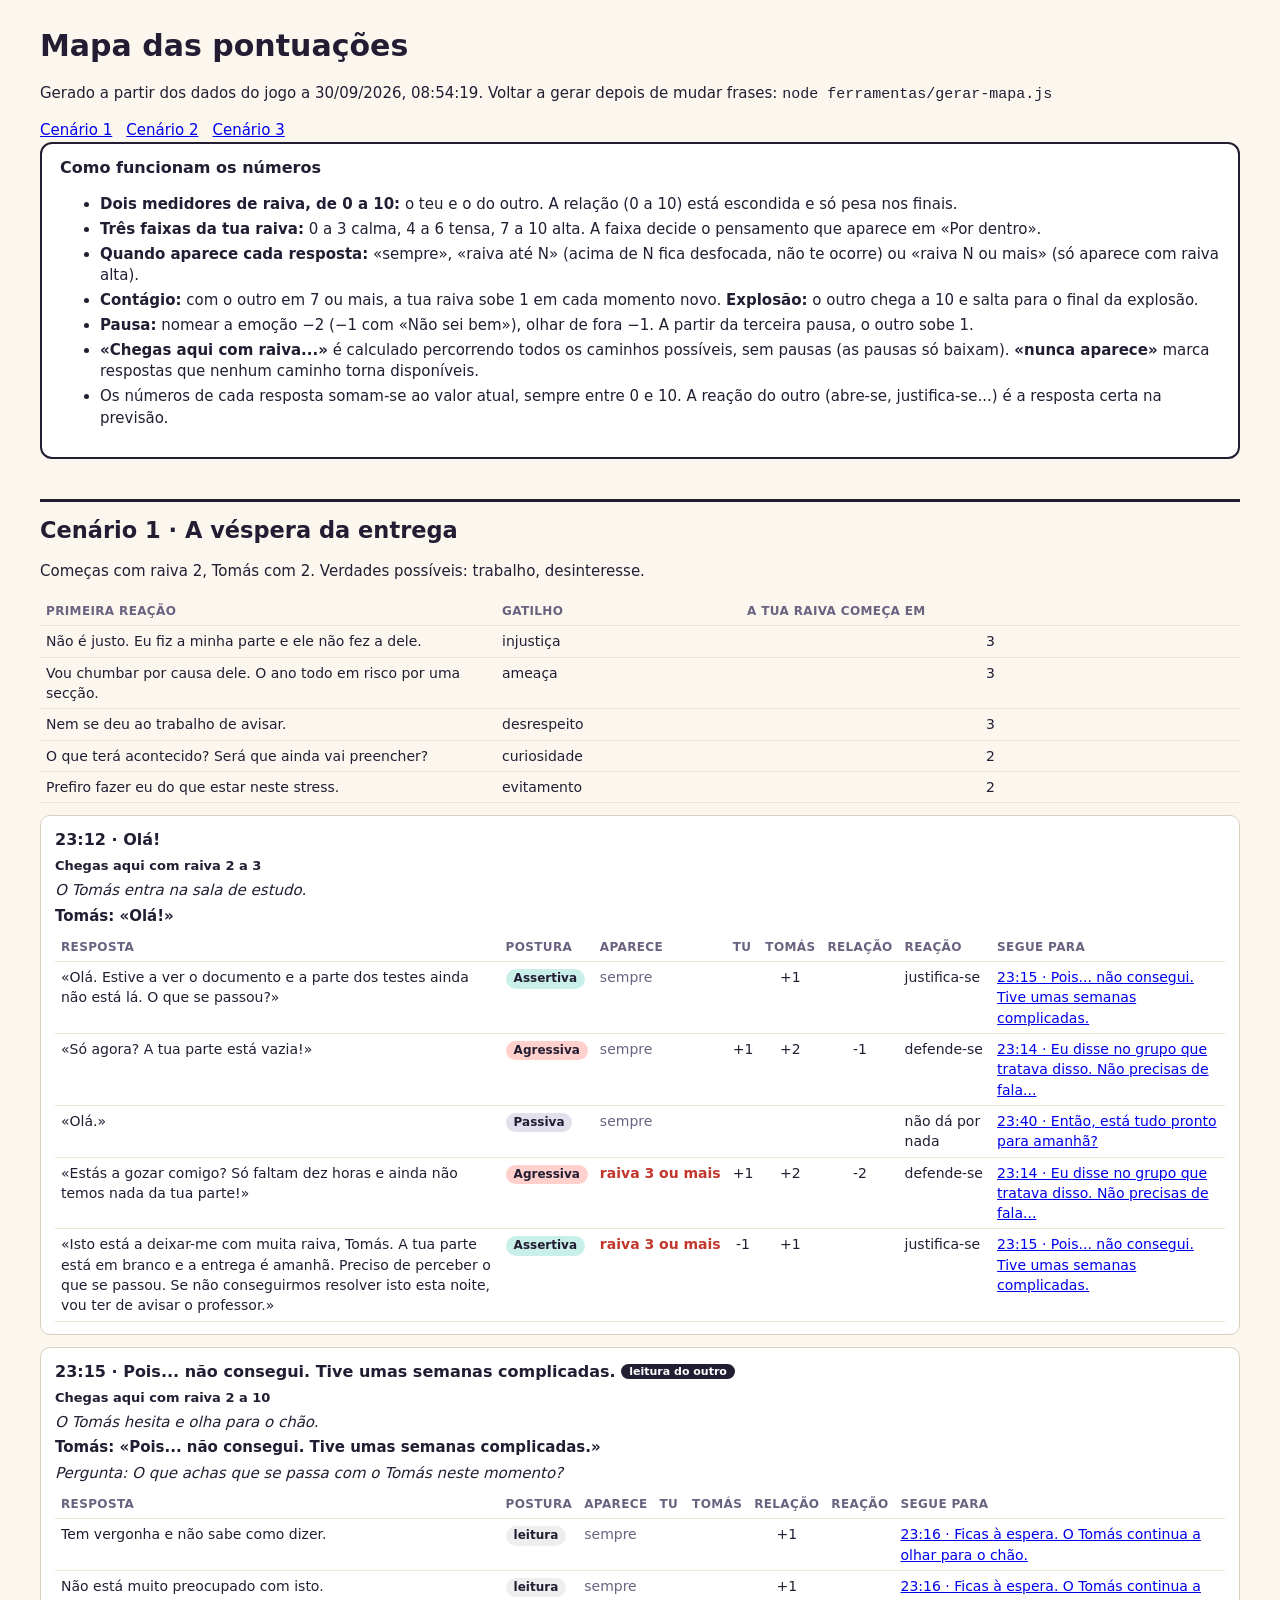
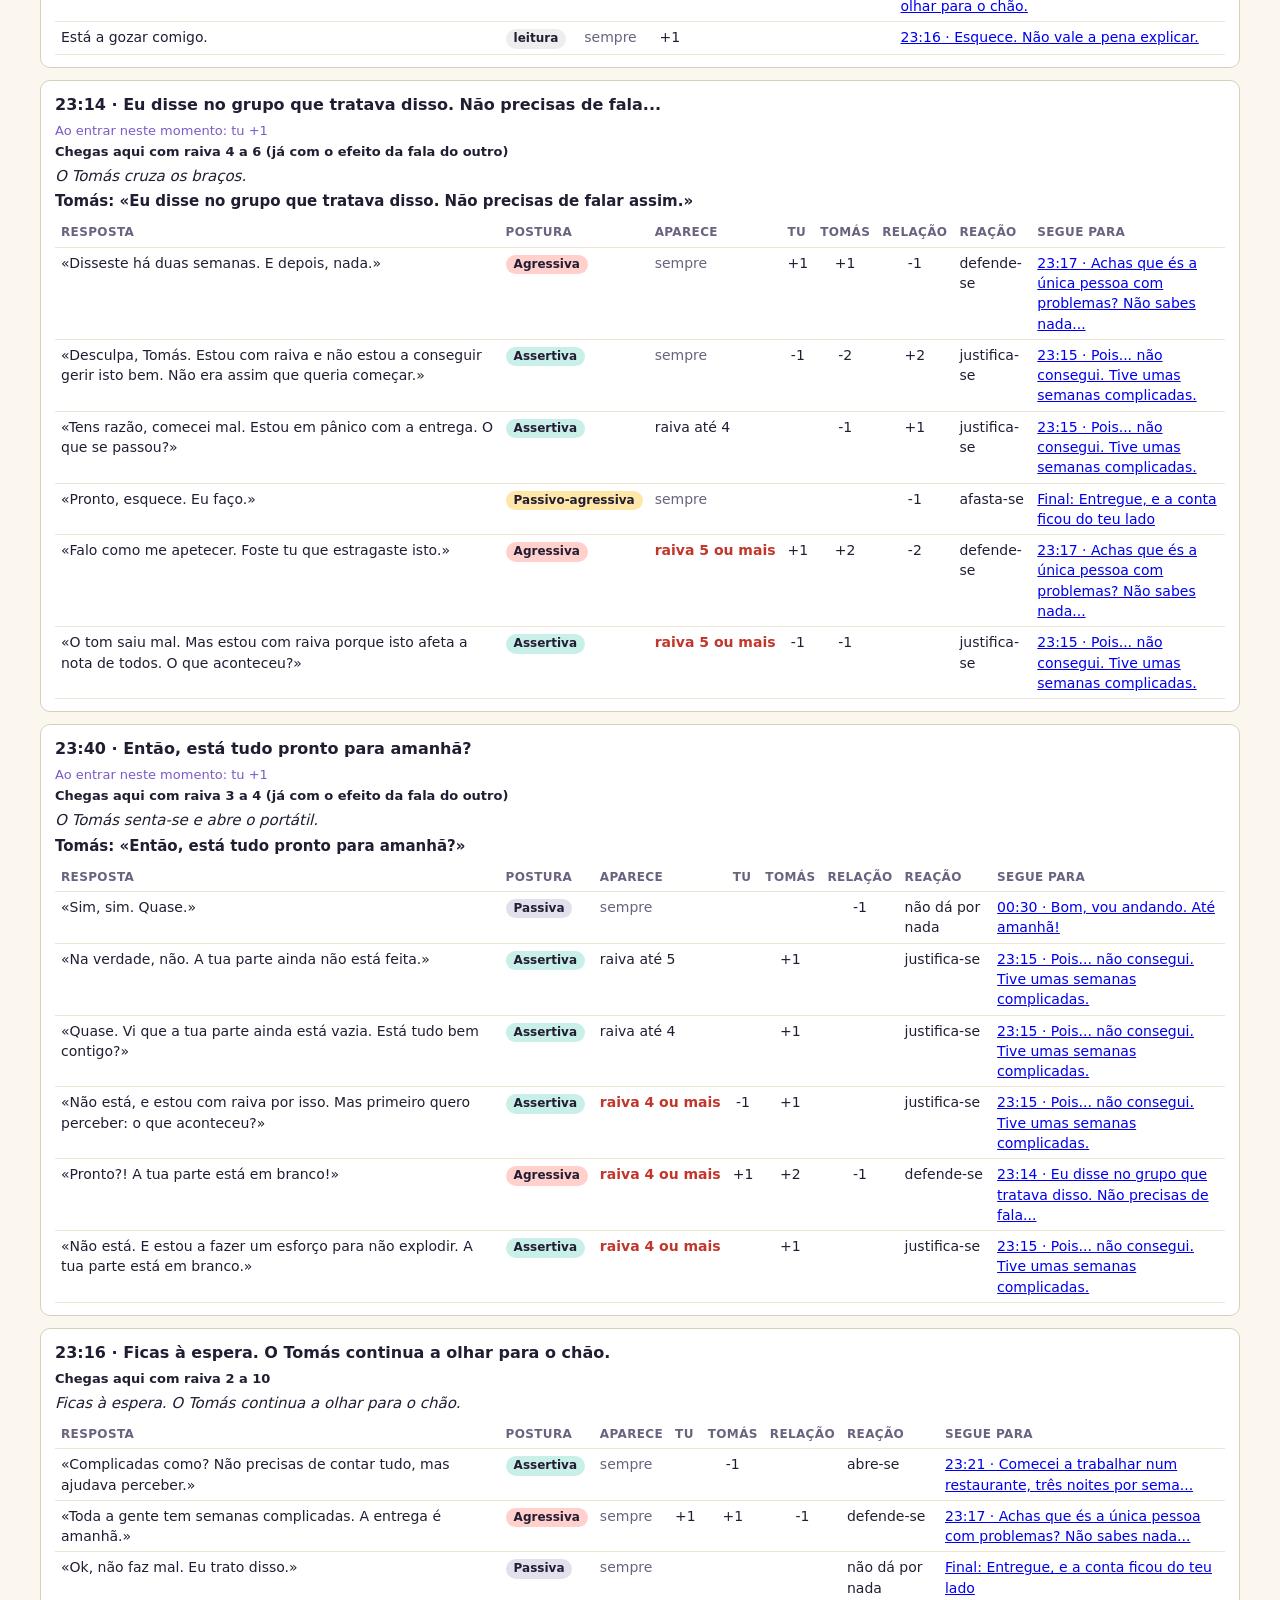
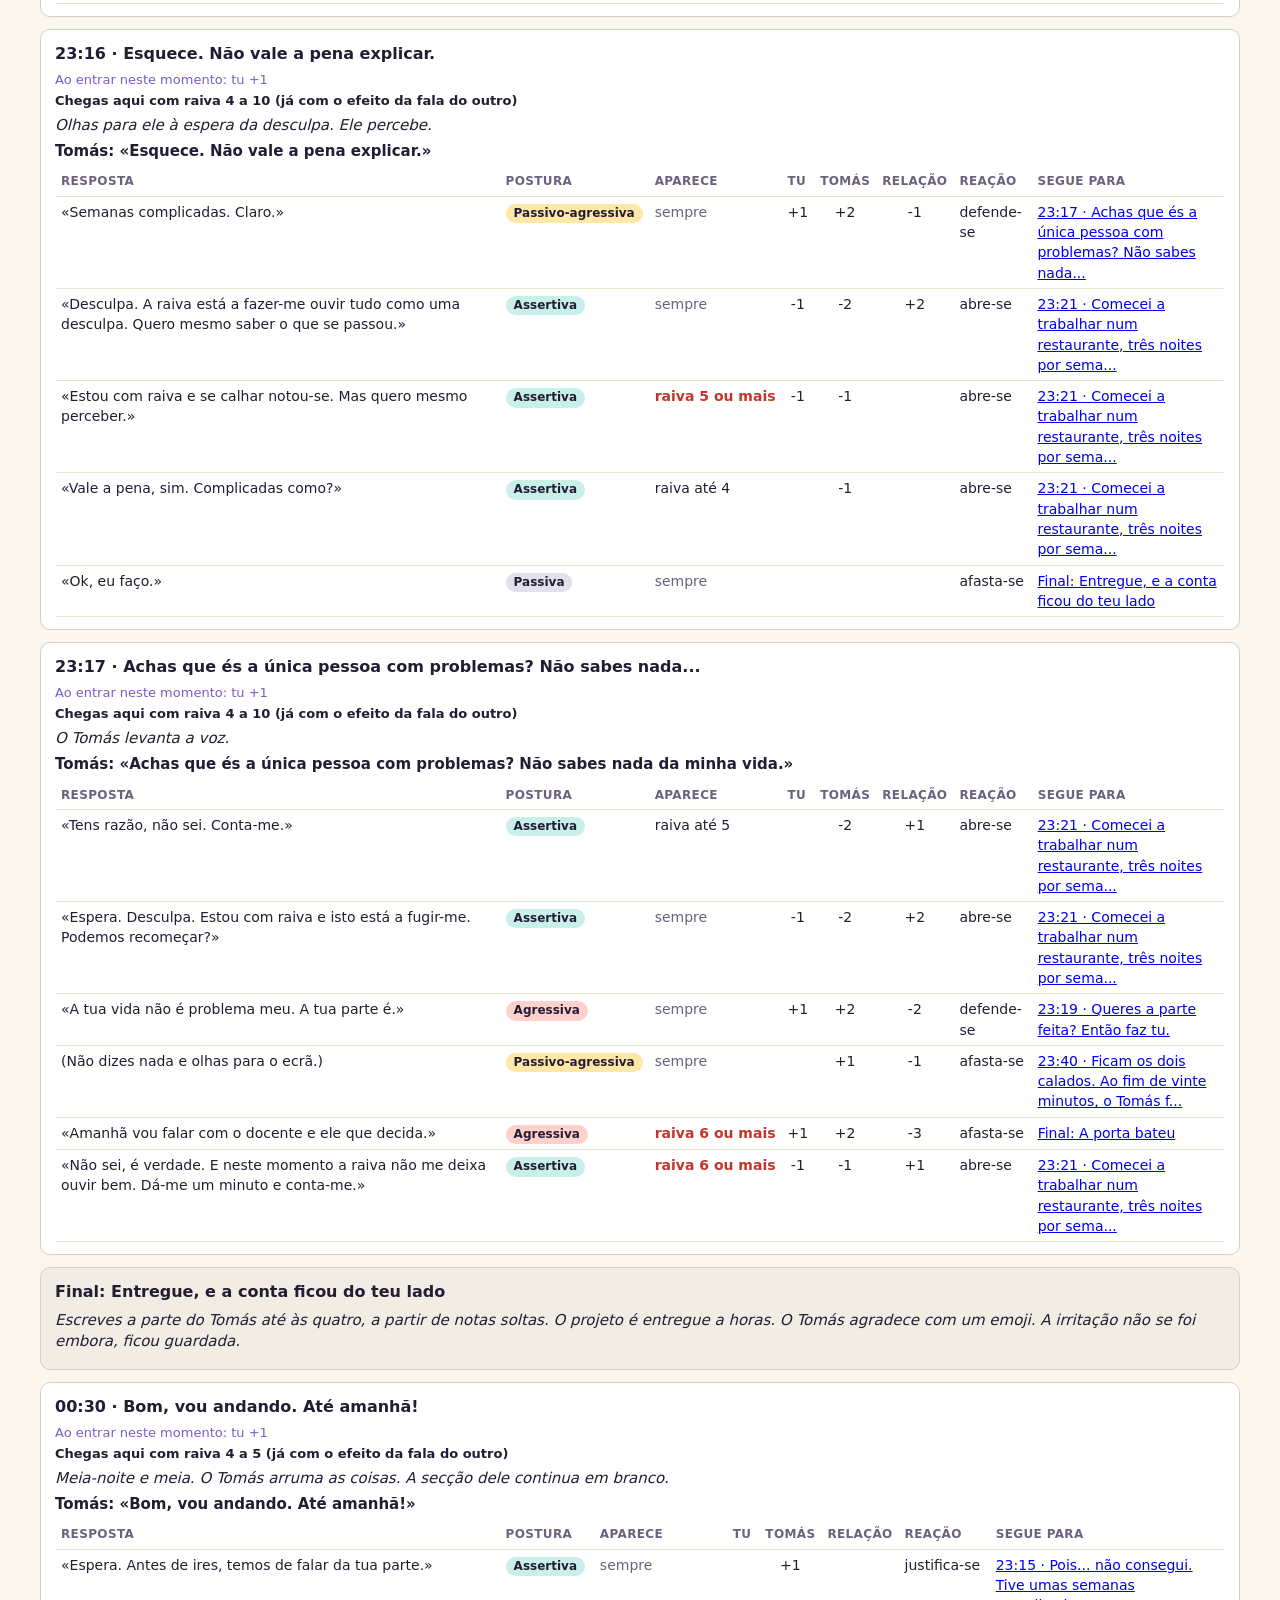
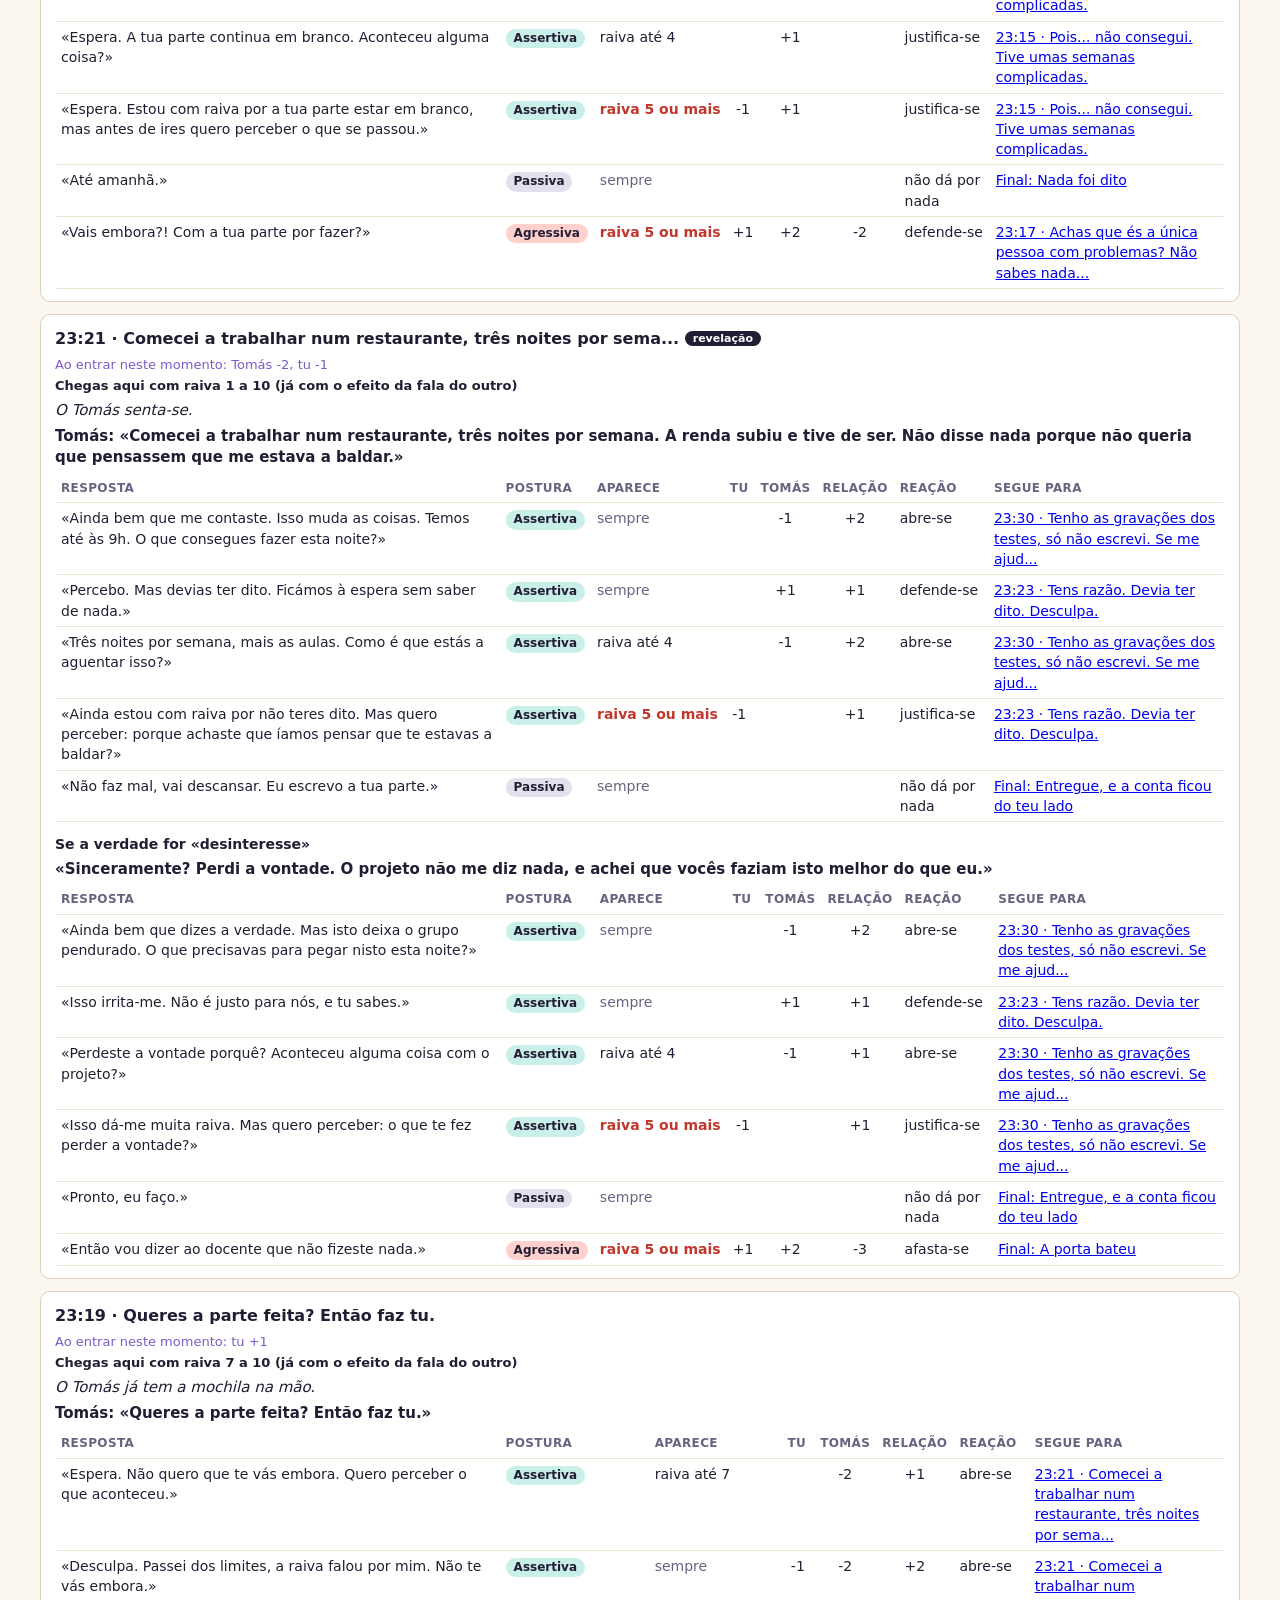
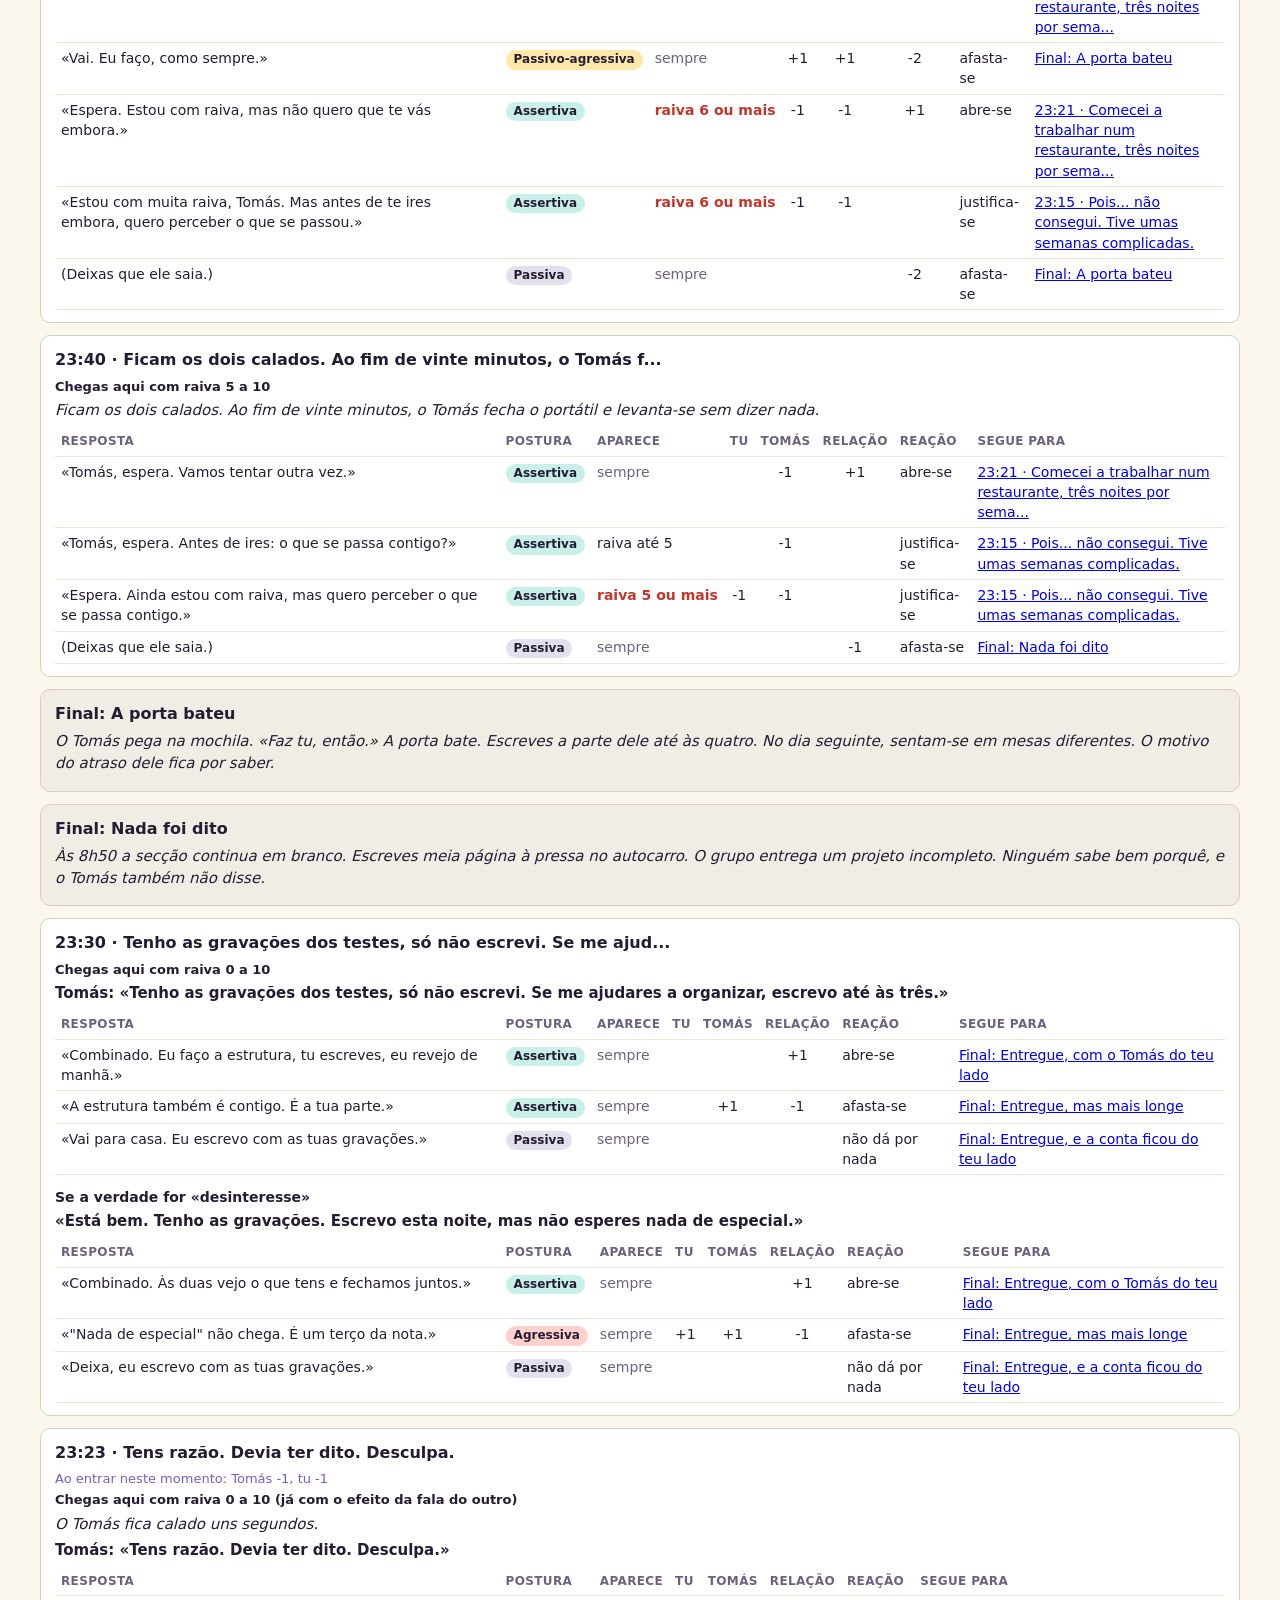
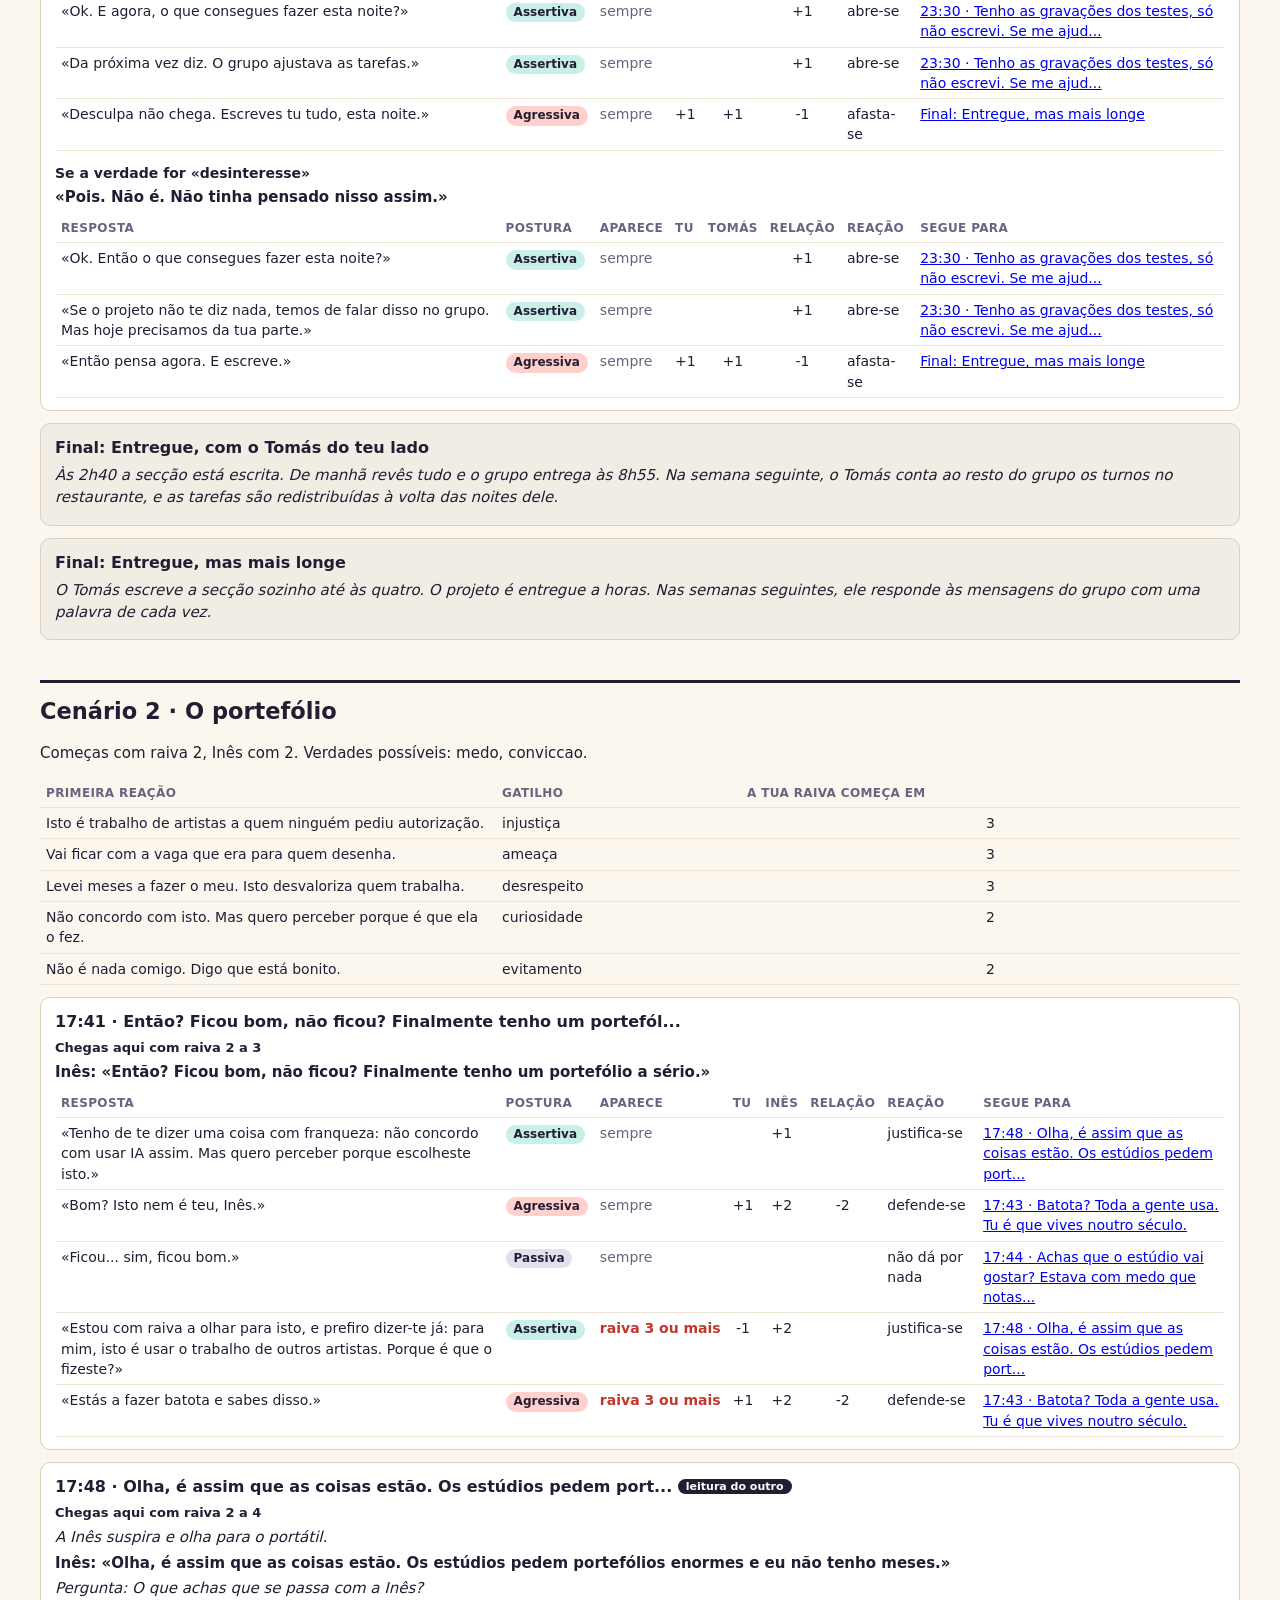
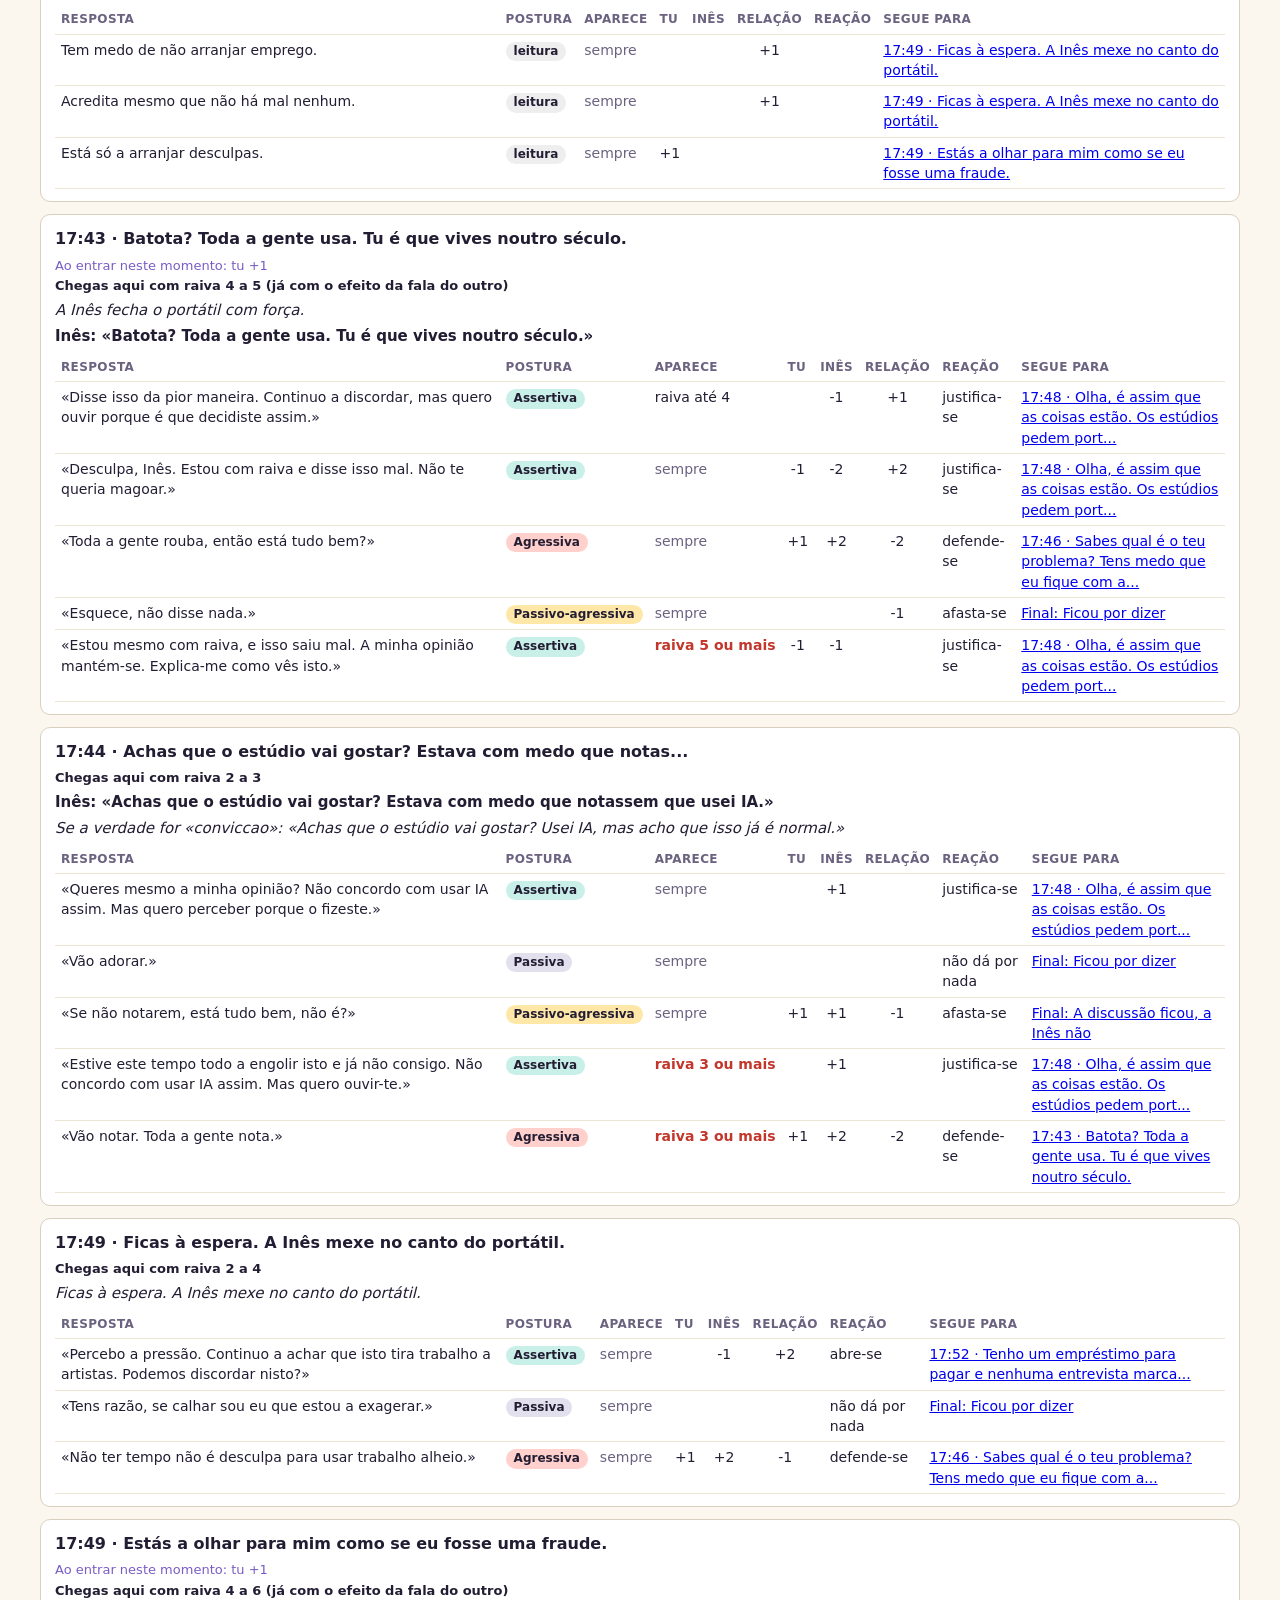
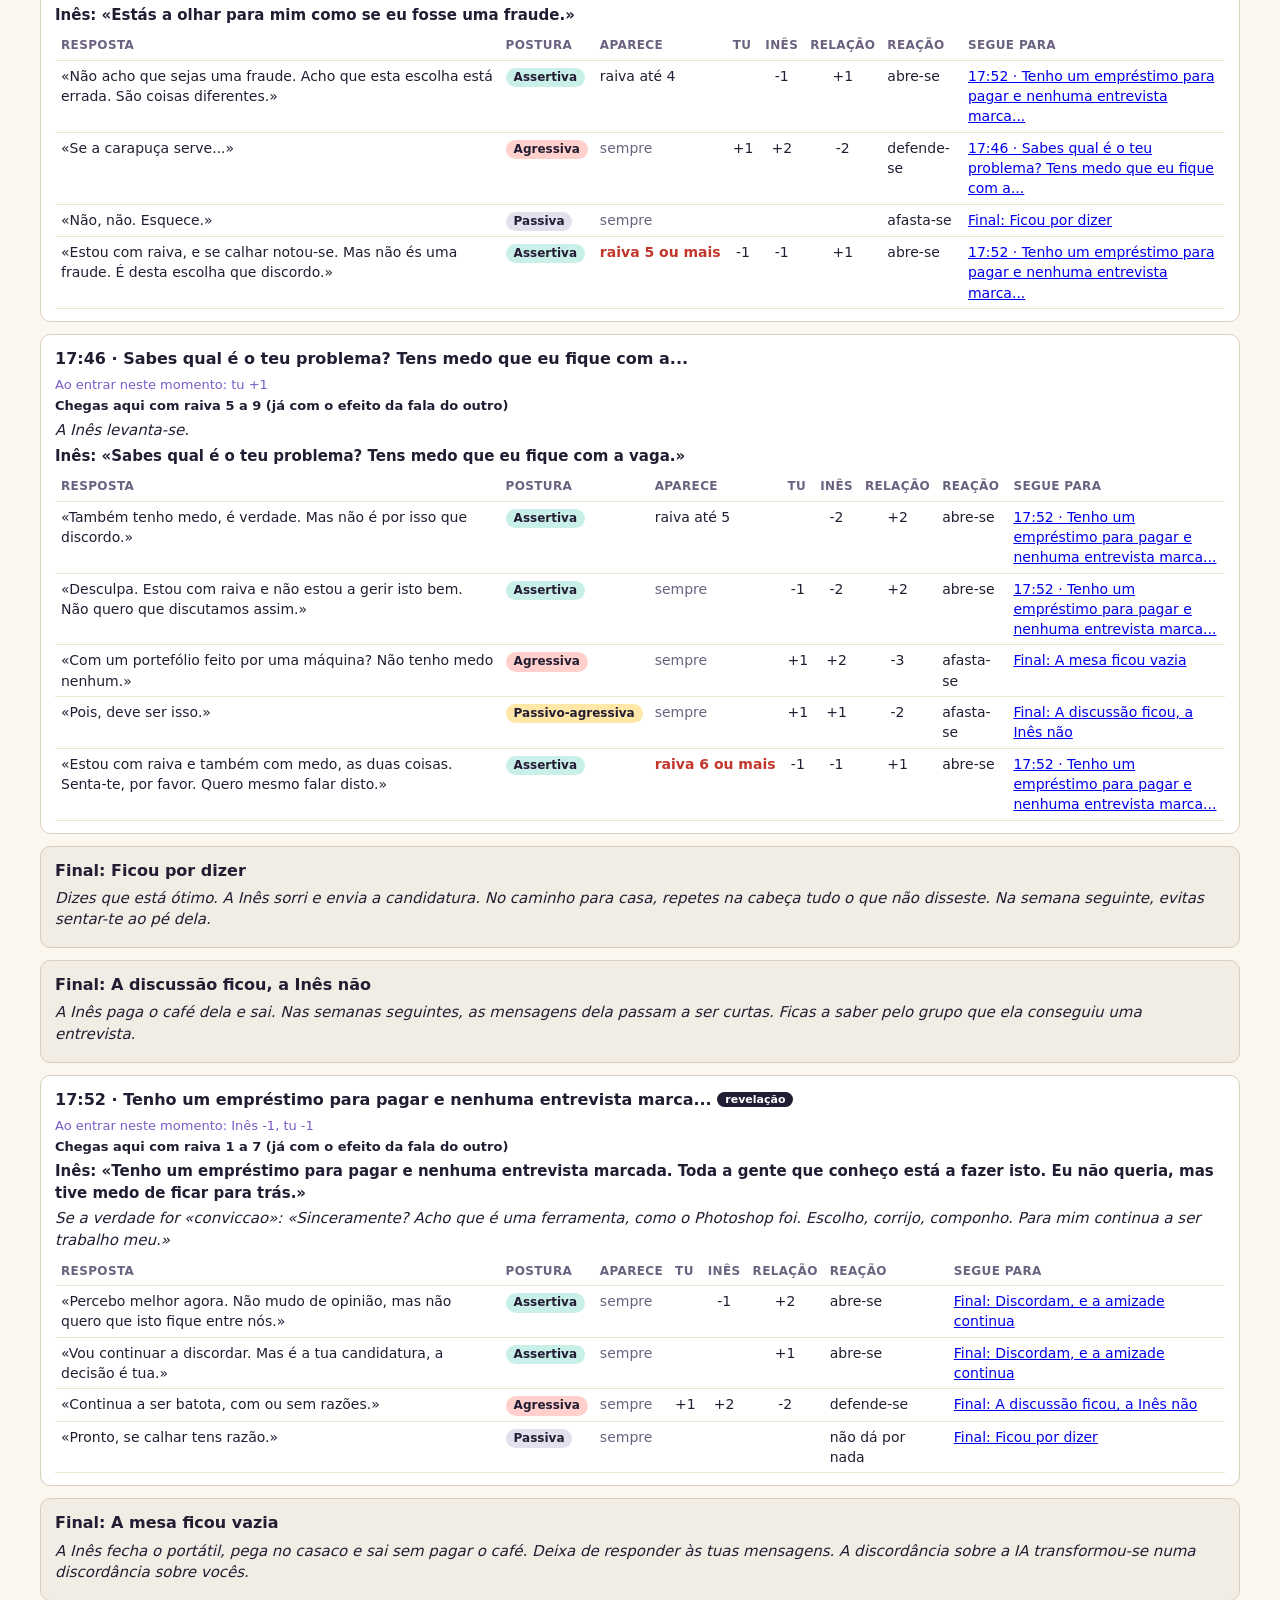
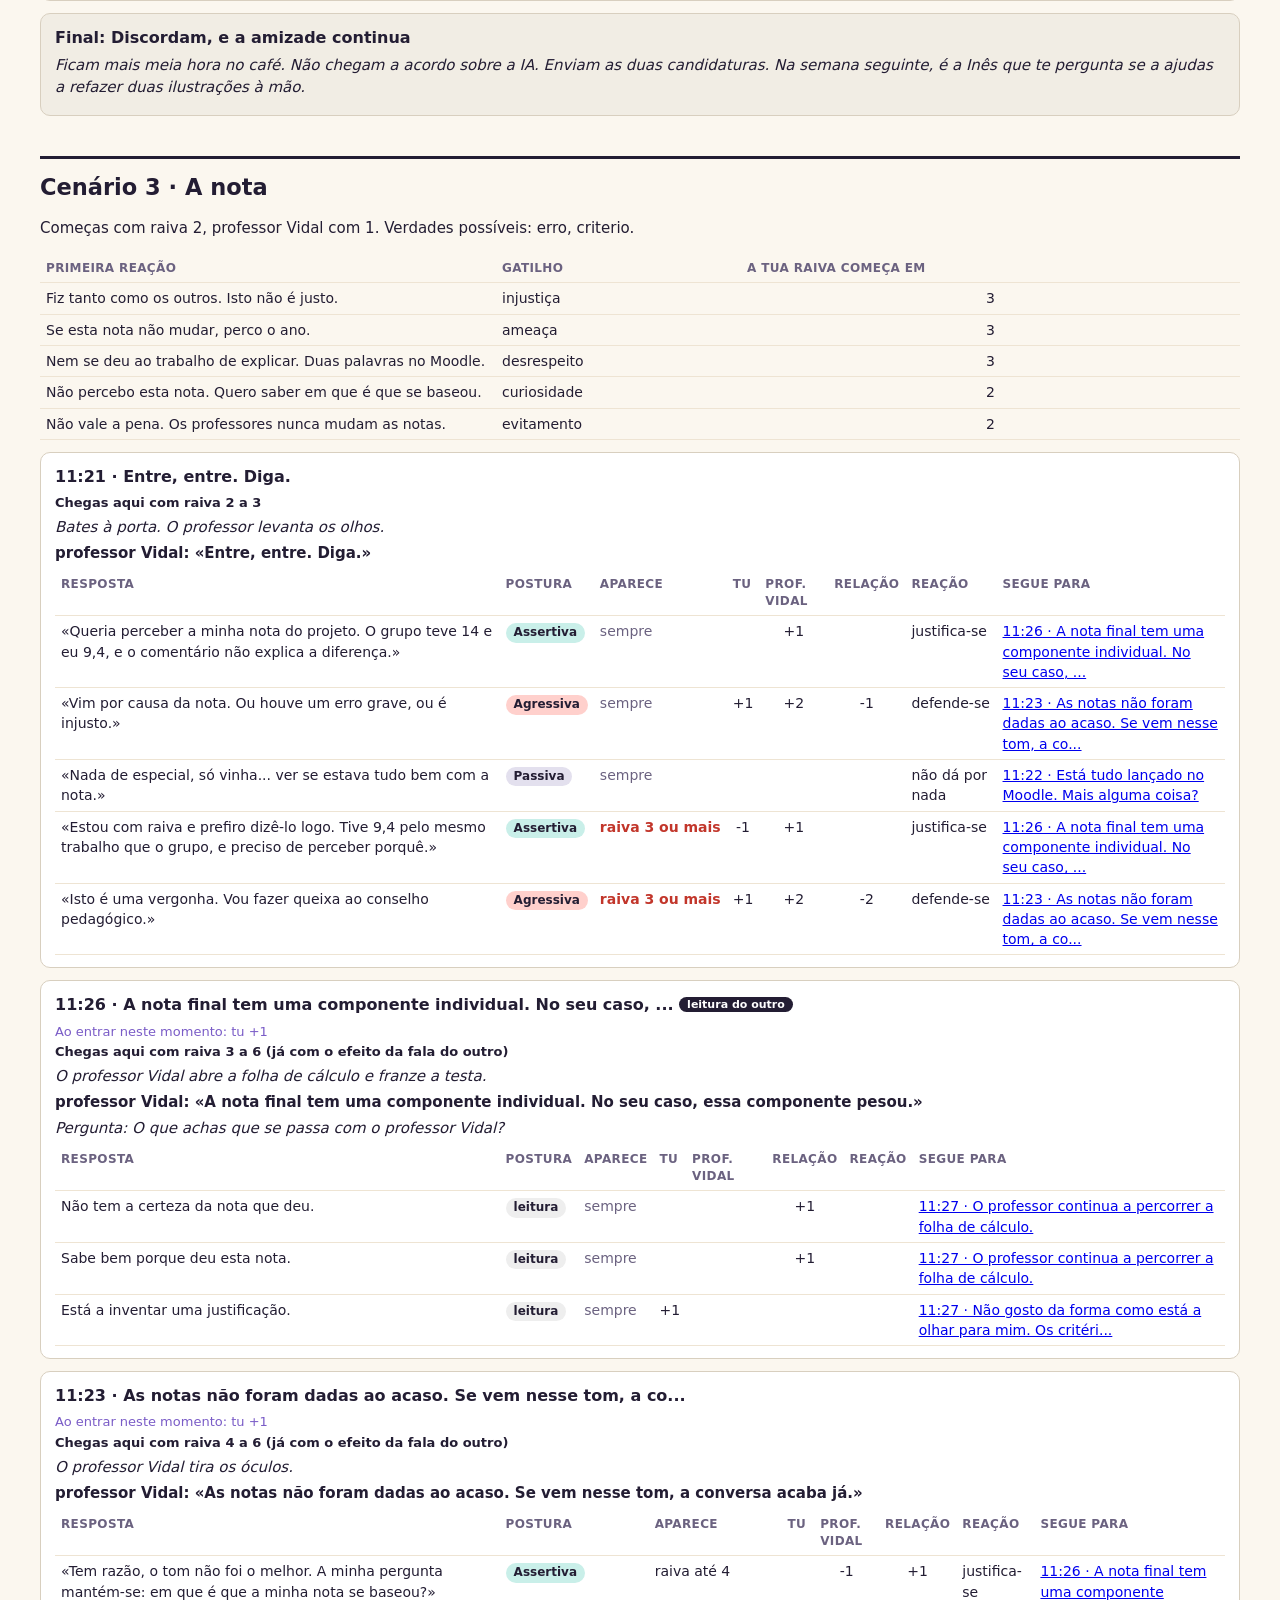
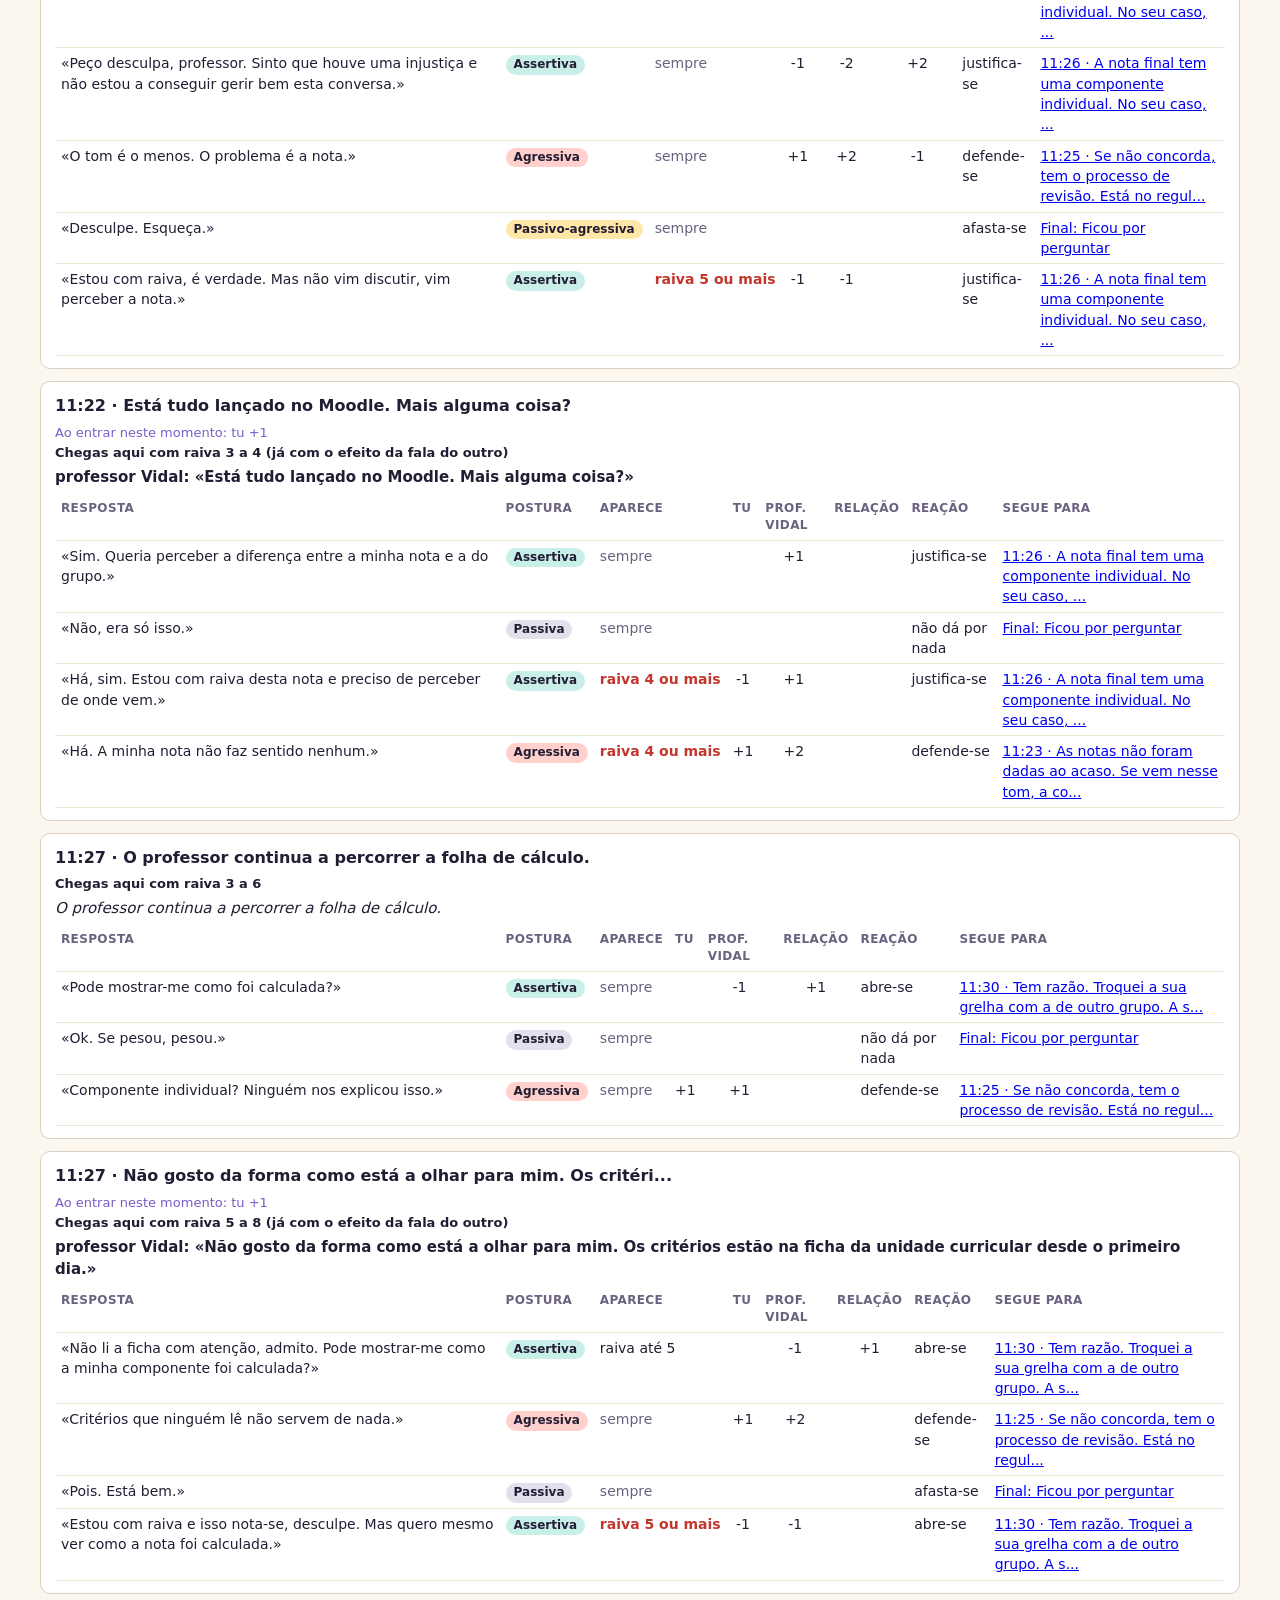
==== ferramentas/mapa-pontuacoes.html @ 4baf87c8 "Primeira versão pública: jogo, curso e mapa das pontuações Co-Authored-By: Claude Opus 5.5 <noreply@" ====
<!doctype html>
<html lang="pt"><head><meta charset="utf-8"><meta name="viewport" content="width=device-width,initial-scale=1">
<title>Mapa das pontuações</title>
<style>
  body { font: 15px/1.45 -apple-system, system-ui, sans-serif; color: #231d33; background: #fbf7ef; margin: 0; padding: 24px; }
  main { max-width: 1200px; margin: 0 auto; }
  h1 { margin: 0 0 4px; } h2 { margin: 40px 0 8px; padding-top: 12px; border-top: 3px solid #231d33; }
  h3 { margin: 0 0 6px; font-size: 16px; } h4 { margin: 12px 0 4px; font-size: 14px; }
  .regras { background: #fff; border: 2px solid #231d33; border-radius: 12px; padding: 12px 18px; }
  .regras li { margin: 3px 0; }
  nav a { margin-right: 14px; }
  .no { background: #fff; border: 1px solid #d8cfbf; border-radius: 10px; padding: 12px 14px; margin: 12px 0; scroll-margin-top: 12px; }
  .no:target { outline: 3px solid #7a5cc7; }
  .fim { background: #f1ede4; }
  .fala { font-weight: 600; margin: 4px 0; } .fala.var { font-weight: 400; font-style: italic; }
  .narr { font-style: italic; margin: 4px 0; } .entrada { font-size: 13px; color: #7a5cc7; margin: 2px 0; }
  table { width: 100%; border-collapse: collapse; margin-top: 6px; font-size: 14px; }
  th, td { text-align: left; padding: 5px 6px; border-bottom: 1px solid #eee4d3; vertical-align: top; }
  th { font-size: 12px; text-transform: uppercase; letter-spacing: .03em; color: #6b6280; }
  td.txt { width: 38%; } td.n { text-align: center; font-variant-numeric: tabular-nums; white-space: nowrap; }
  .p { display: inline-block; padding: 1px 8px; border-radius: 999px; font-size: 12px; font-weight: 600; background: #eee; white-space: nowrap; }
  .p-assertiva { background: #c9efe9; } .p-agressiva { background: #ffd0cc; } .p-passiva { background: #e3e0ee; } .p-passivo-agressiva { background: #ffe7a8; }
  .chega { font-size: 13px; font-weight: 600; margin: 2px 0 4px; }
  .nunca { color: #fff; background: #c2362b; border-radius: 999px; padding: 0 7px; font-size: 11px; font-weight: 700; white-space: nowrap; }
  .alta { color: #c2362b; font-weight: 600; white-space: nowrap; } .sempre { color: #6b6280; }
  .tag { font-size: 11px; font-weight: 600; background: #231d33; color: #fff; border-radius: 999px; padding: 1px 8px; vertical-align: 2px; }
</style></head><body><main>
<h1>Mapa das pontuações</h1>
<p>Gerado a partir dos dados do jogo a 30/09/2026, 08:54:19. Voltar a gerar depois de mudar frases: <code>node ferramentas/gerar-mapa.js</code></p>
<nav><a href="#grupo">Cenário 1</a><a href="#amiga">Cenário 2</a><a href="#docente">Cenário 3</a></nav>
<div class="regras">
  <h3>Como funcionam os números</h3>
  <ul>
    <li><b>Dois medidores de raiva, de 0 a 10:</b> o teu e o do outro. A relação (0 a 10) está escondida e só pesa nos finais.</li>
    <li><b>Três faixas da tua raiva:</b> 0 a 3 calma, 4 a 6 tensa, 7 a 10 alta. A faixa decide o pensamento que aparece em «Por dentro».</li>
    <li><b>Quando aparece cada resposta:</b> «sempre», «raiva até N» (acima de N fica desfocada, não te ocorre) ou «raiva N ou mais» (só aparece com raiva alta).</li>
    <li><b>Contágio:</b> com o outro em 7 ou mais, a tua raiva sobe 1 em cada momento novo. <b>Explosão:</b> o outro chega a 10 e salta para o final da explosão.</li>
    <li><b>Pausa:</b> nomear a emoção −2 (−1 com «Não sei bem»), olhar de fora −1. A partir da terceira pausa, o outro sobe 1.</li>
    <li><b>«Chegas aqui com raiva...»</b> é calculado percorrendo todos os caminhos possíveis, sem pausas (as pausas só baixam). <b>«nunca aparece»</b> marca respostas que nenhum caminho torna disponíveis.</li>
    <li>Os números de cada resposta somam-se ao valor atual, sempre entre 0 e 10. A reação do outro (abre-se, justifica-se...) é a resposta certa na previsão.</li>
  </ul>
</div>

    <section class="cenario" id="grupo">
      <h2>Cenário 1 · A véspera da entrega</h2>
      <p>Começas com raiva 2, Tomás com 2. Verdades possíveis: trabalho, desinteresse.</p>
      
    <table>
      <thead><tr><th>Primeira reação</th><th>Gatilho</th><th>A tua raiva começa em</th></tr></thead>
      <tbody><tr><td class="txt">Não é justo. Eu fiz a minha parte e ele não fez a dele.</td><td>injustiça</td><td class="n">3</td></tr><tr><td class="txt">Vou chumbar por causa dele. O ano todo em risco por uma secção.</td><td>ameaça</td><td class="n">3</td></tr><tr><td class="txt">Nem se deu ao trabalho de avisar.</td><td>desrespeito</td><td class="n">3</td></tr><tr><td class="txt">O que terá acontecido? Será que ainda vai preencher?</td><td>curiosidade</td><td class="n">2</td></tr><tr><td class="txt">Prefiro fazer eu do que estar neste stress.</td><td>evitamento</td><td class="n">2</td></tr></tbody>
    </table>
      
      <section id="grupo-chegada" class="no">
        <h3>23:12 · Olá!</h3>
        
        <p class="chega">Chegas aqui com raiva 2 a 3</p>
        <p class="narr">O Tomás entra na sala de estudo.</p>
        <p class="fala">Tomás: «Olá!»</p>
        
        
        
    <table>
      <thead><tr><th>Resposta</th><th>Postura</th><th>Aparece</th><th>Tu</th><th>Tomás</th><th>Relação</th><th>Reação</th><th>Segue para</th></tr></thead>
      <tbody><tr>
          <td class="txt">«Olá. Estive a ver o documento e a parte dos testes ainda não está lá. O que se passou?»</td>
          <td><span class="p p-assertiva">Assertiva</span></td>
          <td><span class="sempre">sempre</span></td>
          <td class="n"></td>
          <td class="n">+1</td>
          <td class="n"></td>
          <td>justifica-se</td>
          <td><a href="#grupo-pergunta">23:15 · Pois... não consegui. Tive umas semanas complicadas.</a></td>
        </tr><tr>
          <td class="txt">«Só agora? A tua parte está vazia!»</td>
          <td><span class="p p-agressiva">Agressiva</span></td>
          <td><span class="sempre">sempre</span></td>
          <td class="n">+1</td>
          <td class="n">+2</td>
          <td class="n">-1</td>
          <td>defende-se</td>
          <td><a href="#grupo-defensivo">23:14 · Eu disse no grupo que tratava disso. Não precisas de fala...</a></td>
        </tr><tr>
          <td class="txt">«Olá.»</td>
          <td><span class="p p-passiva">Passiva</span></td>
          <td><span class="sempre">sempre</span></td>
          <td class="n"></td>
          <td class="n"></td>
          <td class="n"></td>
          <td>não dá por nada</td>
          <td><a href="#grupo-evitar1">23:40 · Então, está tudo pronto para amanhã?</a></td>
        </tr><tr>
          <td class="txt">«Estás a gozar comigo? Só faltam dez horas e ainda não temos nada da tua parte!»</td>
          <td><span class="p p-agressiva">Agressiva</span></td>
          <td><span class="alta">raiva 3 ou mais</span></td>
          <td class="n">+1</td>
          <td class="n">+2</td>
          <td class="n">-2</td>
          <td>defende-se</td>
          <td><a href="#grupo-defensivo">23:14 · Eu disse no grupo que tratava disso. Não precisas de fala...</a></td>
        </tr><tr>
          <td class="txt">«Isto está a deixar-me com muita raiva, Tomás. A tua parte está em branco e a entrega é amanhã. Preciso de perceber o que se passou. Se não conseguirmos resolver isto esta noite, vou ter de avisar o professor.»</td>
          <td><span class="p p-assertiva">Assertiva</span></td>
          <td><span class="alta">raiva 3 ou mais</span></td>
          <td class="n">-1</td>
          <td class="n">+1</td>
          <td class="n"></td>
          <td>justifica-se</td>
          <td><a href="#grupo-pergunta">23:15 · Pois... não consegui. Tive umas semanas complicadas.</a></td>
        </tr></tbody>
    </table>
        
      </section>
      <section id="grupo-pergunta" class="no">
        <h3>23:15 · Pois... não consegui. Tive umas semanas complicadas. <span class="tag">leitura do outro</span></h3>
        
        <p class="chega">Chegas aqui com raiva 2 a 10</p>
        <p class="narr">O Tomás hesita e olha para o chão.</p>
        <p class="fala">Tomás: «Pois... não consegui. Tive umas semanas complicadas.»</p>
        
        <p class="narr">Pergunta: O que achas que se passa com o Tomás neste momento?</p>
        
    <table>
      <thead><tr><th>Resposta</th><th>Postura</th><th>Aparece</th><th>Tu</th><th>Tomás</th><th>Relação</th><th>Reação</th><th>Segue para</th></tr></thead>
      <tbody><tr>
          <td class="txt">Tem vergonha e não sabe como dizer.</td>
          <td><span class="p">leitura</span></td>
          <td><span class="sempre">sempre</span></td>
          <td class="n"></td>
          <td class="n"></td>
          <td class="n">+1</td>
          <td></td>
          <td><a href="#grupo-escuta">23:16 · Ficas à espera. O Tomás continua a olhar para o chão.</a></td>
        </tr><tr>
          <td class="txt">Não está muito preocupado com isto.</td>
          <td><span class="p">leitura</span></td>
          <td><span class="sempre">sempre</span></td>
          <td class="n"></td>
          <td class="n"></td>
          <td class="n">+1</td>
          <td></td>
          <td><a href="#grupo-escuta">23:16 · Ficas à espera. O Tomás continua a olhar para o chão.</a></td>
        </tr><tr>
          <td class="txt">Está a gozar comigo.</td>
          <td><span class="p">leitura</span></td>
          <td><span class="sempre">sempre</span></td>
          <td class="n">+1</td>
          <td class="n"></td>
          <td class="n"></td>
          <td></td>
          <td><a href="#grupo-desconfia">23:16 · Esquece. Não vale a pena explicar.</a></td>
        </tr></tbody>
    </table>
        
      </section>
      <section id="grupo-defensivo" class="no">
        <h3>23:14 · Eu disse no grupo que tratava disso. Não precisas de fala...</h3>
        <p class="entrada">Ao entrar neste momento: tu +1</p>
        <p class="chega">Chegas aqui com raiva 4 a 6 (já com o efeito da fala do outro)</p>
        <p class="narr">O Tomás cruza os braços.</p>
        <p class="fala">Tomás: «Eu disse no grupo que tratava disso. Não precisas de falar assim.»</p>
        
        
        
    <table>
      <thead><tr><th>Resposta</th><th>Postura</th><th>Aparece</th><th>Tu</th><th>Tomás</th><th>Relação</th><th>Reação</th><th>Segue para</th></tr></thead>
      <tbody><tr>
          <td class="txt">«Disseste há duas semanas. E depois, nada.»</td>
          <td><span class="p p-agressiva">Agressiva</span></td>
          <td><span class="sempre">sempre</span></td>
          <td class="n">+1</td>
          <td class="n">+1</td>
          <td class="n">-1</td>
          <td>defende-se</td>
          <td><a href="#grupo-escalada">23:17 · Achas que és a única pessoa com problemas? Não sabes nada...</a></td>
        </tr><tr>
          <td class="txt">«Desculpa, Tomás. Estou com raiva e não estou a conseguir gerir isto bem. Não era assim que queria começar.»</td>
          <td><span class="p p-assertiva">Assertiva</span></td>
          <td><span class="sempre">sempre</span></td>
          <td class="n">-1</td>
          <td class="n">-2</td>
          <td class="n">+2</td>
          <td>justifica-se</td>
          <td><a href="#grupo-pergunta">23:15 · Pois... não consegui. Tive umas semanas complicadas.</a></td>
        </tr><tr>
          <td class="txt">«Tens razão, comecei mal. Estou em pânico com a entrega. O que se passou?»</td>
          <td><span class="p p-assertiva">Assertiva</span></td>
          <td>raiva até 4</td>
          <td class="n"></td>
          <td class="n">-1</td>
          <td class="n">+1</td>
          <td>justifica-se</td>
          <td><a href="#grupo-pergunta">23:15 · Pois... não consegui. Tive umas semanas complicadas.</a></td>
        </tr><tr>
          <td class="txt">«Pronto, esquece. Eu faço.»</td>
          <td><span class="p p-passivo-agressiva">Passivo-agressiva</span></td>
          <td><span class="sempre">sempre</span></td>
          <td class="n"></td>
          <td class="n"></td>
          <td class="n">-1</td>
          <td>afasta-se</td>
          <td><a href="#grupo-fim_ceder">Final: Entregue, e a conta ficou do teu lado</a></td>
        </tr><tr>
          <td class="txt">«Falo como me apetecer. Foste tu que estragaste isto.»</td>
          <td><span class="p p-agressiva">Agressiva</span></td>
          <td><span class="alta">raiva 5 ou mais</span></td>
          <td class="n">+1</td>
          <td class="n">+2</td>
          <td class="n">-2</td>
          <td>defende-se</td>
          <td><a href="#grupo-escalada">23:17 · Achas que és a única pessoa com problemas? Não sabes nada...</a></td>
        </tr><tr>
          <td class="txt">«O tom saiu mal. Mas estou com raiva porque isto afeta a nota de todos. O que aconteceu?»</td>
          <td><span class="p p-assertiva">Assertiva</span></td>
          <td><span class="alta">raiva 5 ou mais</span></td>
          <td class="n">-1</td>
          <td class="n">-1</td>
          <td class="n"></td>
          <td>justifica-se</td>
          <td><a href="#grupo-pergunta">23:15 · Pois... não consegui. Tive umas semanas complicadas.</a></td>
        </tr></tbody>
    </table>
        
      </section>
      <section id="grupo-evitar1" class="no">
        <h3>23:40 · Então, está tudo pronto para amanhã?</h3>
        <p class="entrada">Ao entrar neste momento: tu +1</p>
        <p class="chega">Chegas aqui com raiva 3 a 4 (já com o efeito da fala do outro)</p>
        <p class="narr">O Tomás senta-se e abre o portátil.</p>
        <p class="fala">Tomás: «Então, está tudo pronto para amanhã?»</p>
        
        
        
    <table>
      <thead><tr><th>Resposta</th><th>Postura</th><th>Aparece</th><th>Tu</th><th>Tomás</th><th>Relação</th><th>Reação</th><th>Segue para</th></tr></thead>
      <tbody><tr>
          <td class="txt">«Sim, sim. Quase.»</td>
          <td><span class="p p-passiva">Passiva</span></td>
          <td><span class="sempre">sempre</span></td>
          <td class="n"></td>
          <td class="n"></td>
          <td class="n">-1</td>
          <td>não dá por nada</td>
          <td><a href="#grupo-evitar2">00:30 · Bom, vou andando. Até amanhã!</a></td>
        </tr><tr>
          <td class="txt">«Na verdade, não. A tua parte ainda não está feita.»</td>
          <td><span class="p p-assertiva">Assertiva</span></td>
          <td>raiva até 5</td>
          <td class="n"></td>
          <td class="n">+1</td>
          <td class="n"></td>
          <td>justifica-se</td>
          <td><a href="#grupo-pergunta">23:15 · Pois... não consegui. Tive umas semanas complicadas.</a></td>
        </tr><tr>
          <td class="txt">«Quase. Vi que a tua parte ainda está vazia. Está tudo bem contigo?»</td>
          <td><span class="p p-assertiva">Assertiva</span></td>
          <td>raiva até 4</td>
          <td class="n"></td>
          <td class="n">+1</td>
          <td class="n"></td>
          <td>justifica-se</td>
          <td><a href="#grupo-pergunta">23:15 · Pois... não consegui. Tive umas semanas complicadas.</a></td>
        </tr><tr>
          <td class="txt">«Não está, e estou com raiva por isso. Mas primeiro quero perceber: o que aconteceu?»</td>
          <td><span class="p p-assertiva">Assertiva</span></td>
          <td><span class="alta">raiva 4 ou mais</span></td>
          <td class="n">-1</td>
          <td class="n">+1</td>
          <td class="n"></td>
          <td>justifica-se</td>
          <td><a href="#grupo-pergunta">23:15 · Pois... não consegui. Tive umas semanas complicadas.</a></td>
        </tr><tr>
          <td class="txt">«Pronto?! A tua parte está em branco!»</td>
          <td><span class="p p-agressiva">Agressiva</span></td>
          <td><span class="alta">raiva 4 ou mais</span></td>
          <td class="n">+1</td>
          <td class="n">+2</td>
          <td class="n">-1</td>
          <td>defende-se</td>
          <td><a href="#grupo-defensivo">23:14 · Eu disse no grupo que tratava disso. Não precisas de fala...</a></td>
        </tr><tr>
          <td class="txt">«Não está. E estou a fazer um esforço para não explodir. A tua parte está em branco.»</td>
          <td><span class="p p-assertiva">Assertiva</span></td>
          <td><span class="alta">raiva 4 ou mais</span></td>
          <td class="n"></td>
          <td class="n">+1</td>
          <td class="n"></td>
          <td>justifica-se</td>
          <td><a href="#grupo-pergunta">23:15 · Pois... não consegui. Tive umas semanas complicadas.</a></td>
        </tr></tbody>
    </table>
        
      </section>
      <section id="grupo-escuta" class="no">
        <h3>23:16 · Ficas à espera. O Tomás continua a olhar para o chão.</h3>
        
        <p class="chega">Chegas aqui com raiva 2 a 10</p>
        <p class="narr">Ficas à espera. O Tomás continua a olhar para o chão.</p>
        
        
        
        
    <table>
      <thead><tr><th>Resposta</th><th>Postura</th><th>Aparece</th><th>Tu</th><th>Tomás</th><th>Relação</th><th>Reação</th><th>Segue para</th></tr></thead>
      <tbody><tr>
          <td class="txt">«Complicadas como? Não precisas de contar tudo, mas ajudava perceber.»</td>
          <td><span class="p p-assertiva">Assertiva</span></td>
          <td><span class="sempre">sempre</span></td>
          <td class="n"></td>
          <td class="n">-1</td>
          <td class="n"></td>
          <td>abre-se</td>
          <td><a href="#grupo-revelacao">23:21 · Comecei a trabalhar num restaurante, três noites por sema...</a></td>
        </tr><tr>
          <td class="txt">«Toda a gente tem semanas complicadas. A entrega é amanhã.»</td>
          <td><span class="p p-agressiva">Agressiva</span></td>
          <td><span class="sempre">sempre</span></td>
          <td class="n">+1</td>
          <td class="n">+1</td>
          <td class="n">-1</td>
          <td>defende-se</td>
          <td><a href="#grupo-escalada">23:17 · Achas que és a única pessoa com problemas? Não sabes nada...</a></td>
        </tr><tr>
          <td class="txt">«Ok, não faz mal. Eu trato disso.»</td>
          <td><span class="p p-passiva">Passiva</span></td>
          <td><span class="sempre">sempre</span></td>
          <td class="n"></td>
          <td class="n"></td>
          <td class="n"></td>
          <td>não dá por nada</td>
          <td><a href="#grupo-fim_ceder">Final: Entregue, e a conta ficou do teu lado</a></td>
        </tr></tbody>
    </table>
        
      </section>
      <section id="grupo-desconfia" class="no">
        <h3>23:16 · Esquece. Não vale a pena explicar.</h3>
        <p class="entrada">Ao entrar neste momento: tu +1</p>
        <p class="chega">Chegas aqui com raiva 4 a 10 (já com o efeito da fala do outro)</p>
        <p class="narr">Olhas para ele à espera da desculpa. Ele percebe.</p>
        <p class="fala">Tomás: «Esquece. Não vale a pena explicar.»</p>
        
        
        
    <table>
      <thead><tr><th>Resposta</th><th>Postura</th><th>Aparece</th><th>Tu</th><th>Tomás</th><th>Relação</th><th>Reação</th><th>Segue para</th></tr></thead>
      <tbody><tr>
          <td class="txt">«Semanas complicadas. Claro.»</td>
          <td><span class="p p-passivo-agressiva">Passivo-agressiva</span></td>
          <td><span class="sempre">sempre</span></td>
          <td class="n">+1</td>
          <td class="n">+2</td>
          <td class="n">-1</td>
          <td>defende-se</td>
          <td><a href="#grupo-escalada">23:17 · Achas que és a única pessoa com problemas? Não sabes nada...</a></td>
        </tr><tr>
          <td class="txt">«Desculpa. A raiva está a fazer-me ouvir tudo como uma desculpa. Quero mesmo saber o que se passou.»</td>
          <td><span class="p p-assertiva">Assertiva</span></td>
          <td><span class="sempre">sempre</span></td>
          <td class="n">-1</td>
          <td class="n">-2</td>
          <td class="n">+2</td>
          <td>abre-se</td>
          <td><a href="#grupo-revelacao">23:21 · Comecei a trabalhar num restaurante, três noites por sema...</a></td>
        </tr><tr>
          <td class="txt">«Estou com raiva e se calhar notou-se. Mas quero mesmo perceber.»</td>
          <td><span class="p p-assertiva">Assertiva</span></td>
          <td><span class="alta">raiva 5 ou mais</span></td>
          <td class="n">-1</td>
          <td class="n">-1</td>
          <td class="n"></td>
          <td>abre-se</td>
          <td><a href="#grupo-revelacao">23:21 · Comecei a trabalhar num restaurante, três noites por sema...</a></td>
        </tr><tr>
          <td class="txt">«Vale a pena, sim. Complicadas como?»</td>
          <td><span class="p p-assertiva">Assertiva</span></td>
          <td>raiva até 4</td>
          <td class="n"></td>
          <td class="n">-1</td>
          <td class="n"></td>
          <td>abre-se</td>
          <td><a href="#grupo-revelacao">23:21 · Comecei a trabalhar num restaurante, três noites por sema...</a></td>
        </tr><tr>
          <td class="txt">«Ok, eu faço.»</td>
          <td><span class="p p-passiva">Passiva</span></td>
          <td><span class="sempre">sempre</span></td>
          <td class="n"></td>
          <td class="n"></td>
          <td class="n"></td>
          <td>afasta-se</td>
          <td><a href="#grupo-fim_ceder">Final: Entregue, e a conta ficou do teu lado</a></td>
        </tr></tbody>
    </table>
        
      </section>
      <section id="grupo-escalada" class="no">
        <h3>23:17 · Achas que és a única pessoa com problemas? Não sabes nada...</h3>
        <p class="entrada">Ao entrar neste momento: tu +1</p>
        <p class="chega">Chegas aqui com raiva 4 a 10 (já com o efeito da fala do outro)</p>
        <p class="narr">O Tomás levanta a voz.</p>
        <p class="fala">Tomás: «Achas que és a única pessoa com problemas? Não sabes nada da minha vida.»</p>
        
        
        
    <table>
      <thead><tr><th>Resposta</th><th>Postura</th><th>Aparece</th><th>Tu</th><th>Tomás</th><th>Relação</th><th>Reação</th><th>Segue para</th></tr></thead>
      <tbody><tr>
          <td class="txt">«Tens razão, não sei. Conta-me.»</td>
          <td><span class="p p-assertiva">Assertiva</span></td>
          <td>raiva até 5</td>
          <td class="n"></td>
          <td class="n">-2</td>
          <td class="n">+1</td>
          <td>abre-se</td>
          <td><a href="#grupo-revelacao">23:21 · Comecei a trabalhar num restaurante, três noites por sema...</a></td>
        </tr><tr>
          <td class="txt">«Espera. Desculpa. Estou com raiva e isto está a fugir-me. Podemos recomeçar?»</td>
          <td><span class="p p-assertiva">Assertiva</span></td>
          <td><span class="sempre">sempre</span></td>
          <td class="n">-1</td>
          <td class="n">-2</td>
          <td class="n">+2</td>
          <td>abre-se</td>
          <td><a href="#grupo-revelacao">23:21 · Comecei a trabalhar num restaurante, três noites por sema...</a></td>
        </tr><tr>
          <td class="txt">«A tua vida não é problema meu. A tua parte é.»</td>
          <td><span class="p p-agressiva">Agressiva</span></td>
          <td><span class="sempre">sempre</span></td>
          <td class="n">+1</td>
          <td class="n">+2</td>
          <td class="n">-2</td>
          <td>defende-se</td>
          <td><a href="#grupo-ultimato">23:19 · Queres a parte feita? Então faz tu.</a></td>
        </tr><tr>
          <td class="txt">(Não dizes nada e olhas para o ecrã.)</td>
          <td><span class="p p-passivo-agressiva">Passivo-agressiva</span></td>
          <td><span class="sempre">sempre</span></td>
          <td class="n"></td>
          <td class="n">+1</td>
          <td class="n">-1</td>
          <td>afasta-se</td>
          <td><a href="#grupo-silencio">23:40 · Ficam os dois calados. Ao fim de vinte minutos, o Tomás f...</a></td>
        </tr><tr>
          <td class="txt">«Amanhã vou falar com o docente e ele que decida.»</td>
          <td><span class="p p-agressiva">Agressiva</span></td>
          <td><span class="alta">raiva 6 ou mais</span></td>
          <td class="n">+1</td>
          <td class="n">+2</td>
          <td class="n">-3</td>
          <td>afasta-se</td>
          <td><a href="#grupo-fim_explosao">Final: A porta bateu</a></td>
        </tr><tr>
          <td class="txt">«Não sei, é verdade. E neste momento a raiva não me deixa ouvir bem. Dá-me um minuto e conta-me.»</td>
          <td><span class="p p-assertiva">Assertiva</span></td>
          <td><span class="alta">raiva 6 ou mais</span></td>
          <td class="n">-1</td>
          <td class="n">-1</td>
          <td class="n">+1</td>
          <td>abre-se</td>
          <td><a href="#grupo-revelacao">23:21 · Comecei a trabalhar num restaurante, três noites por sema...</a></td>
        </tr></tbody>
    </table>
        
      </section><section id="grupo-fim_ceder" class="no fim"><h3>Final: Entregue, e a conta ficou do teu lado</h3><p class="narr">Escreves a parte do Tomás até às quatro, a partir de notas soltas. O projeto é entregue a horas. O Tomás agradece com um emoji. A irritação não se foi embora, ficou guardada.</p></section>
      <section id="grupo-evitar2" class="no">
        <h3>00:30 · Bom, vou andando. Até amanhã!</h3>
        <p class="entrada">Ao entrar neste momento: tu +1</p>
        <p class="chega">Chegas aqui com raiva 4 a 5 (já com o efeito da fala do outro)</p>
        <p class="narr">Meia-noite e meia. O Tomás arruma as coisas. A secção dele continua em branco.</p>
        <p class="fala">Tomás: «Bom, vou andando. Até amanhã!»</p>
        
        
        
    <table>
      <thead><tr><th>Resposta</th><th>Postura</th><th>Aparece</th><th>Tu</th><th>Tomás</th><th>Relação</th><th>Reação</th><th>Segue para</th></tr></thead>
      <tbody><tr>
          <td class="txt">«Espera. Antes de ires, temos de falar da tua parte.»</td>
          <td><span class="p p-assertiva">Assertiva</span></td>
          <td><span class="sempre">sempre</span></td>
          <td class="n"></td>
          <td class="n">+1</td>
          <td class="n"></td>
          <td>justifica-se</td>
          <td><a href="#grupo-pergunta">23:15 · Pois... não consegui. Tive umas semanas complicadas.</a></td>
        </tr><tr>
          <td class="txt">«Espera. A tua parte continua em branco. Aconteceu alguma coisa?»</td>
          <td><span class="p p-assertiva">Assertiva</span></td>
          <td>raiva até 4</td>
          <td class="n"></td>
          <td class="n">+1</td>
          <td class="n"></td>
          <td>justifica-se</td>
          <td><a href="#grupo-pergunta">23:15 · Pois... não consegui. Tive umas semanas complicadas.</a></td>
        </tr><tr>
          <td class="txt">«Espera. Estou com raiva por a tua parte estar em branco, mas antes de ires quero perceber o que se passou.»</td>
          <td><span class="p p-assertiva">Assertiva</span></td>
          <td><span class="alta">raiva 5 ou mais</span></td>
          <td class="n">-1</td>
          <td class="n">+1</td>
          <td class="n"></td>
          <td>justifica-se</td>
          <td><a href="#grupo-pergunta">23:15 · Pois... não consegui. Tive umas semanas complicadas.</a></td>
        </tr><tr>
          <td class="txt">«Até amanhã.»</td>
          <td><span class="p p-passiva">Passiva</span></td>
          <td><span class="sempre">sempre</span></td>
          <td class="n"></td>
          <td class="n"></td>
          <td class="n"></td>
          <td>não dá por nada</td>
          <td><a href="#grupo-fim_evitar">Final: Nada foi dito</a></td>
        </tr><tr>
          <td class="txt">«Vais embora?! Com a tua parte por fazer?»</td>
          <td><span class="p p-agressiva">Agressiva</span></td>
          <td><span class="alta">raiva 5 ou mais</span></td>
          <td class="n">+1</td>
          <td class="n">+2</td>
          <td class="n">-2</td>
          <td>defende-se</td>
          <td><a href="#grupo-escalada">23:17 · Achas que és a única pessoa com problemas? Não sabes nada...</a></td>
        </tr></tbody>
    </table>
        
      </section>
      <section id="grupo-revelacao" class="no">
        <h3>23:21 · Comecei a trabalhar num restaurante, três noites por sema... <span class="tag">revelação</span></h3>
        <p class="entrada">Ao entrar neste momento: Tomás -2, tu -1</p>
        <p class="chega">Chegas aqui com raiva 1 a 10 (já com o efeito da fala do outro)</p>
        <p class="narr">O Tomás senta-se.</p>
        <p class="fala">Tomás: «Comecei a trabalhar num restaurante, três noites por semana. A renda subiu e tive de ser. Não disse nada porque não queria que pensassem que me estava a baldar.»</p>
        
        
        
    <table>
      <thead><tr><th>Resposta</th><th>Postura</th><th>Aparece</th><th>Tu</th><th>Tomás</th><th>Relação</th><th>Reação</th><th>Segue para</th></tr></thead>
      <tbody><tr>
          <td class="txt">«Ainda bem que me contaste. Isso muda as coisas. Temos até às 9h. O que consegues fazer esta noite?»</td>
          <td><span class="p p-assertiva">Assertiva</span></td>
          <td><span class="sempre">sempre</span></td>
          <td class="n"></td>
          <td class="n">-1</td>
          <td class="n">+2</td>
          <td>abre-se</td>
          <td><a href="#grupo-plano">23:30 · Tenho as gravações dos testes, só não escrevi. Se me ajud...</a></td>
        </tr><tr>
          <td class="txt">«Percebo. Mas devias ter dito. Ficámos à espera sem saber de nada.»</td>
          <td><span class="p p-assertiva">Assertiva</span></td>
          <td><span class="sempre">sempre</span></td>
          <td class="n"></td>
          <td class="n">+1</td>
          <td class="n">+1</td>
          <td>defende-se</td>
          <td><a href="#grupo-impacto">23:23 · Tens razão. Devia ter dito. Desculpa.</a></td>
        </tr><tr>
          <td class="txt">«Três noites por semana, mais as aulas. Como é que estás a aguentar isso?»</td>
          <td><span class="p p-assertiva">Assertiva</span></td>
          <td>raiva até 4</td>
          <td class="n"></td>
          <td class="n">-1</td>
          <td class="n">+2</td>
          <td>abre-se</td>
          <td><a href="#grupo-plano">23:30 · Tenho as gravações dos testes, só não escrevi. Se me ajud...</a></td>
        </tr><tr>
          <td class="txt">«Ainda estou com raiva por não teres dito. Mas quero perceber: porque achaste que íamos pensar que te estavas a baldar?»</td>
          <td><span class="p p-assertiva">Assertiva</span></td>
          <td><span class="alta">raiva 5 ou mais</span></td>
          <td class="n">-1</td>
          <td class="n"></td>
          <td class="n">+1</td>
          <td>justifica-se</td>
          <td><a href="#grupo-impacto">23:23 · Tens razão. Devia ter dito. Desculpa.</a></td>
        </tr><tr>
          <td class="txt">«Não faz mal, vai descansar. Eu escrevo a tua parte.»</td>
          <td><span class="p p-passiva">Passiva</span></td>
          <td><span class="sempre">sempre</span></td>
          <td class="n"></td>
          <td class="n"></td>
          <td class="n"></td>
          <td>não dá por nada</td>
          <td><a href="#grupo-fim_ceder">Final: Entregue, e a conta ficou do teu lado</a></td>
        </tr></tbody>
    </table>
        <h4>Se a verdade for «desinteresse»</h4><p class="fala">«Sinceramente? Perdi a vontade. O projeto não me diz nada, e achei que vocês faziam isto melhor do que eu.»</p>
    <table>
      <thead><tr><th>Resposta</th><th>Postura</th><th>Aparece</th><th>Tu</th><th>Tomás</th><th>Relação</th><th>Reação</th><th>Segue para</th></tr></thead>
      <tbody><tr>
          <td class="txt">«Ainda bem que dizes a verdade. Mas isto deixa o grupo pendurado. O que precisavas para pegar nisto esta noite?»</td>
          <td><span class="p p-assertiva">Assertiva</span></td>
          <td><span class="sempre">sempre</span></td>
          <td class="n"></td>
          <td class="n">-1</td>
          <td class="n">+2</td>
          <td>abre-se</td>
          <td><a href="#grupo-plano">23:30 · Tenho as gravações dos testes, só não escrevi. Se me ajud...</a></td>
        </tr><tr>
          <td class="txt">«Isso irrita-me. Não é justo para nós, e tu sabes.»</td>
          <td><span class="p p-assertiva">Assertiva</span></td>
          <td><span class="sempre">sempre</span></td>
          <td class="n"></td>
          <td class="n">+1</td>
          <td class="n">+1</td>
          <td>defende-se</td>
          <td><a href="#grupo-impacto">23:23 · Tens razão. Devia ter dito. Desculpa.</a></td>
        </tr><tr>
          <td class="txt">«Perdeste a vontade porquê? Aconteceu alguma coisa com o projeto?»</td>
          <td><span class="p p-assertiva">Assertiva</span></td>
          <td>raiva até 4</td>
          <td class="n"></td>
          <td class="n">-1</td>
          <td class="n">+1</td>
          <td>abre-se</td>
          <td><a href="#grupo-plano">23:30 · Tenho as gravações dos testes, só não escrevi. Se me ajud...</a></td>
        </tr><tr>
          <td class="txt">«Isso dá-me muita raiva. Mas quero perceber: o que te fez perder a vontade?»</td>
          <td><span class="p p-assertiva">Assertiva</span></td>
          <td><span class="alta">raiva 5 ou mais</span></td>
          <td class="n">-1</td>
          <td class="n"></td>
          <td class="n">+1</td>
          <td>justifica-se</td>
          <td><a href="#grupo-plano">23:30 · Tenho as gravações dos testes, só não escrevi. Se me ajud...</a></td>
        </tr><tr>
          <td class="txt">«Pronto, eu faço.»</td>
          <td><span class="p p-passiva">Passiva</span></td>
          <td><span class="sempre">sempre</span></td>
          <td class="n"></td>
          <td class="n"></td>
          <td class="n"></td>
          <td>não dá por nada</td>
          <td><a href="#grupo-fim_ceder">Final: Entregue, e a conta ficou do teu lado</a></td>
        </tr><tr>
          <td class="txt">«Então vou dizer ao docente que não fizeste nada.»</td>
          <td><span class="p p-agressiva">Agressiva</span></td>
          <td><span class="alta">raiva 5 ou mais</span></td>
          <td class="n">+1</td>
          <td class="n">+2</td>
          <td class="n">-3</td>
          <td>afasta-se</td>
          <td><a href="#grupo-fim_explosao">Final: A porta bateu</a></td>
        </tr></tbody>
    </table>
      </section>
      <section id="grupo-ultimato" class="no">
        <h3>23:19 · Queres a parte feita? Então faz tu.</h3>
        <p class="entrada">Ao entrar neste momento: tu +1</p>
        <p class="chega">Chegas aqui com raiva 7 a 10 (já com o efeito da fala do outro)</p>
        <p class="narr">O Tomás já tem a mochila na mão.</p>
        <p class="fala">Tomás: «Queres a parte feita? Então faz tu.»</p>
        
        
        
    <table>
      <thead><tr><th>Resposta</th><th>Postura</th><th>Aparece</th><th>Tu</th><th>Tomás</th><th>Relação</th><th>Reação</th><th>Segue para</th></tr></thead>
      <tbody><tr>
          <td class="txt">«Espera. Não quero que te vás embora. Quero perceber o que aconteceu.»</td>
          <td><span class="p p-assertiva">Assertiva</span></td>
          <td>raiva até 7</td>
          <td class="n"></td>
          <td class="n">-2</td>
          <td class="n">+1</td>
          <td>abre-se</td>
          <td><a href="#grupo-revelacao">23:21 · Comecei a trabalhar num restaurante, três noites por sema...</a></td>
        </tr><tr>
          <td class="txt">«Desculpa. Passei dos limites, a raiva falou por mim. Não te vás embora.»</td>
          <td><span class="p p-assertiva">Assertiva</span></td>
          <td><span class="sempre">sempre</span></td>
          <td class="n">-1</td>
          <td class="n">-2</td>
          <td class="n">+2</td>
          <td>abre-se</td>
          <td><a href="#grupo-revelacao">23:21 · Comecei a trabalhar num restaurante, três noites por sema...</a></td>
        </tr><tr>
          <td class="txt">«Vai. Eu faço, como sempre.»</td>
          <td><span class="p p-passivo-agressiva">Passivo-agressiva</span></td>
          <td><span class="sempre">sempre</span></td>
          <td class="n">+1</td>
          <td class="n">+1</td>
          <td class="n">-2</td>
          <td>afasta-se</td>
          <td><a href="#grupo-fim_explosao">Final: A porta bateu</a></td>
        </tr><tr>
          <td class="txt">«Espera. Estou com raiva, mas não quero que te vás embora.»</td>
          <td><span class="p p-assertiva">Assertiva</span></td>
          <td><span class="alta">raiva 6 ou mais</span></td>
          <td class="n">-1</td>
          <td class="n">-1</td>
          <td class="n">+1</td>
          <td>abre-se</td>
          <td><a href="#grupo-revelacao">23:21 · Comecei a trabalhar num restaurante, três noites por sema...</a></td>
        </tr><tr>
          <td class="txt">«Estou com muita raiva, Tomás. Mas antes de te ires embora, quero perceber o que se passou.»</td>
          <td><span class="p p-assertiva">Assertiva</span></td>
          <td><span class="alta">raiva 6 ou mais</span></td>
          <td class="n">-1</td>
          <td class="n">-1</td>
          <td class="n"></td>
          <td>justifica-se</td>
          <td><a href="#grupo-pergunta">23:15 · Pois... não consegui. Tive umas semanas complicadas.</a></td>
        </tr><tr>
          <td class="txt">(Deixas que ele saia.)</td>
          <td><span class="p p-passiva">Passiva</span></td>
          <td><span class="sempre">sempre</span></td>
          <td class="n"></td>
          <td class="n"></td>
          <td class="n">-2</td>
          <td>afasta-se</td>
          <td><a href="#grupo-fim_explosao">Final: A porta bateu</a></td>
        </tr></tbody>
    </table>
        
      </section>
      <section id="grupo-silencio" class="no">
        <h3>23:40 · Ficam os dois calados. Ao fim de vinte minutos, o Tomás f...</h3>
        
        <p class="chega">Chegas aqui com raiva 5 a 10</p>
        <p class="narr">Ficam os dois calados. Ao fim de vinte minutos, o Tomás fecha o portátil e levanta-se sem dizer nada.</p>
        
        
        
        
    <table>
      <thead><tr><th>Resposta</th><th>Postura</th><th>Aparece</th><th>Tu</th><th>Tomás</th><th>Relação</th><th>Reação</th><th>Segue para</th></tr></thead>
      <tbody><tr>
          <td class="txt">«Tomás, espera. Vamos tentar outra vez.»</td>
          <td><span class="p p-assertiva">Assertiva</span></td>
          <td><span class="sempre">sempre</span></td>
          <td class="n"></td>
          <td class="n">-1</td>
          <td class="n">+1</td>
          <td>abre-se</td>
          <td><a href="#grupo-revelacao">23:21 · Comecei a trabalhar num restaurante, três noites por sema...</a></td>
        </tr><tr>
          <td class="txt">«Tomás, espera. Antes de ires: o que se passa contigo?»</td>
          <td><span class="p p-assertiva">Assertiva</span></td>
          <td>raiva até 5</td>
          <td class="n"></td>
          <td class="n">-1</td>
          <td class="n"></td>
          <td>justifica-se</td>
          <td><a href="#grupo-pergunta">23:15 · Pois... não consegui. Tive umas semanas complicadas.</a></td>
        </tr><tr>
          <td class="txt">«Espera. Ainda estou com raiva, mas quero perceber o que se passa contigo.»</td>
          <td><span class="p p-assertiva">Assertiva</span></td>
          <td><span class="alta">raiva 5 ou mais</span></td>
          <td class="n">-1</td>
          <td class="n">-1</td>
          <td class="n"></td>
          <td>justifica-se</td>
          <td><a href="#grupo-pergunta">23:15 · Pois... não consegui. Tive umas semanas complicadas.</a></td>
        </tr><tr>
          <td class="txt">(Deixas que ele saia.)</td>
          <td><span class="p p-passiva">Passiva</span></td>
          <td><span class="sempre">sempre</span></td>
          <td class="n"></td>
          <td class="n"></td>
          <td class="n">-1</td>
          <td>afasta-se</td>
          <td><a href="#grupo-fim_evitar">Final: Nada foi dito</a></td>
        </tr></tbody>
    </table>
        
      </section><section id="grupo-fim_explosao" class="no fim"><h3>Final: A porta bateu</h3><p class="narr">O Tomás pega na mochila. «Faz tu, então.» A porta bate. Escreves a parte dele até às quatro. No dia seguinte, sentam-se em mesas diferentes. O motivo do atraso dele fica por saber.</p></section><section id="grupo-fim_evitar" class="no fim"><h3>Final: Nada foi dito</h3><p class="narr">Às 8h50 a secção continua em branco. Escreves meia página à pressa no autocarro. O grupo entrega um projeto incompleto. Ninguém sabe bem porquê, e o Tomás também não disse.</p></section>
      <section id="grupo-plano" class="no">
        <h3>23:30 · Tenho as gravações dos testes, só não escrevi. Se me ajud...</h3>
        
        <p class="chega">Chegas aqui com raiva 0 a 10</p>
        
        <p class="fala">Tomás: «Tenho as gravações dos testes, só não escrevi. Se me ajudares a organizar, escrevo até às três.»</p>
        
        
        
    <table>
      <thead><tr><th>Resposta</th><th>Postura</th><th>Aparece</th><th>Tu</th><th>Tomás</th><th>Relação</th><th>Reação</th><th>Segue para</th></tr></thead>
      <tbody><tr>
          <td class="txt">«Combinado. Eu faço a estrutura, tu escreves, eu revejo de manhã.»</td>
          <td><span class="p p-assertiva">Assertiva</span></td>
          <td><span class="sempre">sempre</span></td>
          <td class="n"></td>
          <td class="n"></td>
          <td class="n">+1</td>
          <td>abre-se</td>
          <td><a href="#grupo-fim_colaborar">Final: Entregue, com o Tomás do teu lado</a></td>
        </tr><tr>
          <td class="txt">«A estrutura também é contigo. É a tua parte.»</td>
          <td><span class="p p-assertiva">Assertiva</span></td>
          <td><span class="sempre">sempre</span></td>
          <td class="n"></td>
          <td class="n">+1</td>
          <td class="n">-1</td>
          <td>afasta-se</td>
          <td><a href="#grupo-fim_frio">Final: Entregue, mas mais longe</a></td>
        </tr><tr>
          <td class="txt">«Vai para casa. Eu escrevo com as tuas gravações.»</td>
          <td><span class="p p-passiva">Passiva</span></td>
          <td><span class="sempre">sempre</span></td>
          <td class="n"></td>
          <td class="n"></td>
          <td class="n"></td>
          <td>não dá por nada</td>
          <td><a href="#grupo-fim_ceder">Final: Entregue, e a conta ficou do teu lado</a></td>
        </tr></tbody>
    </table>
        <h4>Se a verdade for «desinteresse»</h4><p class="fala">«Está bem. Tenho as gravações. Escrevo esta noite, mas não esperes nada de especial.»</p>
    <table>
      <thead><tr><th>Resposta</th><th>Postura</th><th>Aparece</th><th>Tu</th><th>Tomás</th><th>Relação</th><th>Reação</th><th>Segue para</th></tr></thead>
      <tbody><tr>
          <td class="txt">«Combinado. Às duas vejo o que tens e fechamos juntos.»</td>
          <td><span class="p p-assertiva">Assertiva</span></td>
          <td><span class="sempre">sempre</span></td>
          <td class="n"></td>
          <td class="n"></td>
          <td class="n">+1</td>
          <td>abre-se</td>
          <td><a href="#grupo-fim_colaborar">Final: Entregue, com o Tomás do teu lado</a></td>
        </tr><tr>
          <td class="txt">«&quot;Nada de especial&quot; não chega. É um terço da nota.»</td>
          <td><span class="p p-agressiva">Agressiva</span></td>
          <td><span class="sempre">sempre</span></td>
          <td class="n">+1</td>
          <td class="n">+1</td>
          <td class="n">-1</td>
          <td>afasta-se</td>
          <td><a href="#grupo-fim_frio">Final: Entregue, mas mais longe</a></td>
        </tr><tr>
          <td class="txt">«Deixa, eu escrevo com as tuas gravações.»</td>
          <td><span class="p p-passiva">Passiva</span></td>
          <td><span class="sempre">sempre</span></td>
          <td class="n"></td>
          <td class="n"></td>
          <td class="n"></td>
          <td>não dá por nada</td>
          <td><a href="#grupo-fim_ceder">Final: Entregue, e a conta ficou do teu lado</a></td>
        </tr></tbody>
    </table>
      </section>
      <section id="grupo-impacto" class="no">
        <h3>23:23 · Tens razão. Devia ter dito. Desculpa.</h3>
        <p class="entrada">Ao entrar neste momento: Tomás -1, tu -1</p>
        <p class="chega">Chegas aqui com raiva 0 a 10 (já com o efeito da fala do outro)</p>
        <p class="narr">O Tomás fica calado uns segundos.</p>
        <p class="fala">Tomás: «Tens razão. Devia ter dito. Desculpa.»</p>
        
        
        
    <table>
      <thead><tr><th>Resposta</th><th>Postura</th><th>Aparece</th><th>Tu</th><th>Tomás</th><th>Relação</th><th>Reação</th><th>Segue para</th></tr></thead>
      <tbody><tr>
          <td class="txt">«Ok. E agora, o que consegues fazer esta noite?»</td>
          <td><span class="p p-assertiva">Assertiva</span></td>
          <td><span class="sempre">sempre</span></td>
          <td class="n"></td>
          <td class="n"></td>
          <td class="n">+1</td>
          <td>abre-se</td>
          <td><a href="#grupo-plano">23:30 · Tenho as gravações dos testes, só não escrevi. Se me ajud...</a></td>
        </tr><tr>
          <td class="txt">«Da próxima vez diz. O grupo ajustava as tarefas.»</td>
          <td><span class="p p-assertiva">Assertiva</span></td>
          <td><span class="sempre">sempre</span></td>
          <td class="n"></td>
          <td class="n"></td>
          <td class="n">+1</td>
          <td>abre-se</td>
          <td><a href="#grupo-plano">23:30 · Tenho as gravações dos testes, só não escrevi. Se me ajud...</a></td>
        </tr><tr>
          <td class="txt">«Desculpa não chega. Escreves tu tudo, esta noite.»</td>
          <td><span class="p p-agressiva">Agressiva</span></td>
          <td><span class="sempre">sempre</span></td>
          <td class="n">+1</td>
          <td class="n">+1</td>
          <td class="n">-1</td>
          <td>afasta-se</td>
          <td><a href="#grupo-fim_frio">Final: Entregue, mas mais longe</a></td>
        </tr></tbody>
    </table>
        <h4>Se a verdade for «desinteresse»</h4><p class="fala">«Pois. Não é. Não tinha pensado nisso assim.»</p>
    <table>
      <thead><tr><th>Resposta</th><th>Postura</th><th>Aparece</th><th>Tu</th><th>Tomás</th><th>Relação</th><th>Reação</th><th>Segue para</th></tr></thead>
      <tbody><tr>
          <td class="txt">«Ok. Então o que consegues fazer esta noite?»</td>
          <td><span class="p p-assertiva">Assertiva</span></td>
          <td><span class="sempre">sempre</span></td>
          <td class="n"></td>
          <td class="n"></td>
          <td class="n">+1</td>
          <td>abre-se</td>
          <td><a href="#grupo-plano">23:30 · Tenho as gravações dos testes, só não escrevi. Se me ajud...</a></td>
        </tr><tr>
          <td class="txt">«Se o projeto não te diz nada, temos de falar disso no grupo. Mas hoje precisamos da tua parte.»</td>
          <td><span class="p p-assertiva">Assertiva</span></td>
          <td><span class="sempre">sempre</span></td>
          <td class="n"></td>
          <td class="n"></td>
          <td class="n">+1</td>
          <td>abre-se</td>
          <td><a href="#grupo-plano">23:30 · Tenho as gravações dos testes, só não escrevi. Se me ajud...</a></td>
        </tr><tr>
          <td class="txt">«Então pensa agora. E escreve.»</td>
          <td><span class="p p-agressiva">Agressiva</span></td>
          <td><span class="sempre">sempre</span></td>
          <td class="n">+1</td>
          <td class="n">+1</td>
          <td class="n">-1</td>
          <td>afasta-se</td>
          <td><a href="#grupo-fim_frio">Final: Entregue, mas mais longe</a></td>
        </tr></tbody>
    </table>
      </section><section id="grupo-fim_colaborar" class="no fim"><h3>Final: Entregue, com o Tomás do teu lado</h3><p class="narr">Às 2h40 a secção está escrita. De manhã revês tudo e o grupo entrega às 8h55. Na semana seguinte, o Tomás conta ao resto do grupo os turnos no restaurante, e as tarefas são redistribuídas à volta das noites dele.</p></section><section id="grupo-fim_frio" class="no fim"><h3>Final: Entregue, mas mais longe</h3><p class="narr">O Tomás escreve a secção sozinho até às quatro. O projeto é entregue a horas. Nas semanas seguintes, ele responde às mensagens do grupo com uma palavra de cada vez.</p></section>
    </section>
    <section class="cenario" id="amiga">
      <h2>Cenário 2 · O portefólio</h2>
      <p>Começas com raiva 2, Inês com 2. Verdades possíveis: medo, conviccao.</p>
      
    <table>
      <thead><tr><th>Primeira reação</th><th>Gatilho</th><th>A tua raiva começa em</th></tr></thead>
      <tbody><tr><td class="txt">Isto é trabalho de artistas a quem ninguém pediu autorização.</td><td>injustiça</td><td class="n">3</td></tr><tr><td class="txt">Vai ficar com a vaga que era para quem desenha.</td><td>ameaça</td><td class="n">3</td></tr><tr><td class="txt">Levei meses a fazer o meu. Isto desvaloriza quem trabalha.</td><td>desrespeito</td><td class="n">3</td></tr><tr><td class="txt">Não concordo com isto. Mas quero perceber porque é que ela o fez.</td><td>curiosidade</td><td class="n">2</td></tr><tr><td class="txt">Não é nada comigo. Digo que está bonito.</td><td>evitamento</td><td class="n">2</td></tr></tbody>
    </table>
      
      <section id="amiga-mostra" class="no">
        <h3>17:41 · Então? Ficou bom, não ficou? Finalmente tenho um portefól...</h3>
        
        <p class="chega">Chegas aqui com raiva 2 a 3</p>
        
        <p class="fala">Inês: «Então? Ficou bom, não ficou? Finalmente tenho um portefólio a sério.»</p>
        
        
        
    <table>
      <thead><tr><th>Resposta</th><th>Postura</th><th>Aparece</th><th>Tu</th><th>Inês</th><th>Relação</th><th>Reação</th><th>Segue para</th></tr></thead>
      <tbody><tr>
          <td class="txt">«Tenho de te dizer uma coisa com franqueza: não concordo com usar IA assim. Mas quero perceber porque escolheste isto.»</td>
          <td><span class="p p-assertiva">Assertiva</span></td>
          <td><span class="sempre">sempre</span></td>
          <td class="n"></td>
          <td class="n">+1</td>
          <td class="n"></td>
          <td>justifica-se</td>
          <td><a href="#amiga-razoes">17:48 · Olha, é assim que as coisas estão. Os estúdios pedem port...</a></td>
        </tr><tr>
          <td class="txt">«Bom? Isto nem é teu, Inês.»</td>
          <td><span class="p p-agressiva">Agressiva</span></td>
          <td><span class="sempre">sempre</span></td>
          <td class="n">+1</td>
          <td class="n">+2</td>
          <td class="n">-2</td>
          <td>defende-se</td>
          <td><a href="#amiga-ofendida">17:43 · Batota? Toda a gente usa. Tu é que vives noutro século.</a></td>
        </tr><tr>
          <td class="txt">«Ficou... sim, ficou bom.»</td>
          <td><span class="p p-passiva">Passiva</span></td>
          <td><span class="sempre">sempre</span></td>
          <td class="n"></td>
          <td class="n"></td>
          <td class="n"></td>
          <td>não dá por nada</td>
          <td><a href="#amiga-fingir">17:44 · Achas que o estúdio vai gostar? Estava com medo que notas...</a></td>
        </tr><tr>
          <td class="txt">«Estou com raiva a olhar para isto, e prefiro dizer-te já: para mim, isto é usar o trabalho de outros artistas. Porque é que o fizeste?»</td>
          <td><span class="p p-assertiva">Assertiva</span></td>
          <td><span class="alta">raiva 3 ou mais</span></td>
          <td class="n">-1</td>
          <td class="n">+2</td>
          <td class="n"></td>
          <td>justifica-se</td>
          <td><a href="#amiga-razoes">17:48 · Olha, é assim que as coisas estão. Os estúdios pedem port...</a></td>
        </tr><tr>
          <td class="txt">«Estás a fazer batota e sabes disso.»</td>
          <td><span class="p p-agressiva">Agressiva</span></td>
          <td><span class="alta">raiva 3 ou mais</span></td>
          <td class="n">+1</td>
          <td class="n">+2</td>
          <td class="n">-2</td>
          <td>defende-se</td>
          <td><a href="#amiga-ofendida">17:43 · Batota? Toda a gente usa. Tu é que vives noutro século.</a></td>
        </tr></tbody>
    </table>
        
      </section>
      <section id="amiga-razoes" class="no">
        <h3>17:48 · Olha, é assim que as coisas estão. Os estúdios pedem port... <span class="tag">leitura do outro</span></h3>
        
        <p class="chega">Chegas aqui com raiva 2 a 4</p>
        <p class="narr">A Inês suspira e olha para o portátil.</p>
        <p class="fala">Inês: «Olha, é assim que as coisas estão. Os estúdios pedem portefólios enormes e eu não tenho meses.»</p>
        
        <p class="narr">Pergunta: O que achas que se passa com a Inês?</p>
        
    <table>
      <thead><tr><th>Resposta</th><th>Postura</th><th>Aparece</th><th>Tu</th><th>Inês</th><th>Relação</th><th>Reação</th><th>Segue para</th></tr></thead>
      <tbody><tr>
          <td class="txt">Tem medo de não arranjar emprego.</td>
          <td><span class="p">leitura</span></td>
          <td><span class="sempre">sempre</span></td>
          <td class="n"></td>
          <td class="n"></td>
          <td class="n">+1</td>
          <td></td>
          <td><a href="#amiga-escuta">17:49 · Ficas à espera. A Inês mexe no canto do portátil.</a></td>
        </tr><tr>
          <td class="txt">Acredita mesmo que não há mal nenhum.</td>
          <td><span class="p">leitura</span></td>
          <td><span class="sempre">sempre</span></td>
          <td class="n"></td>
          <td class="n"></td>
          <td class="n">+1</td>
          <td></td>
          <td><a href="#amiga-escuta">17:49 · Ficas à espera. A Inês mexe no canto do portátil.</a></td>
        </tr><tr>
          <td class="txt">Está só a arranjar desculpas.</td>
          <td><span class="p">leitura</span></td>
          <td><span class="sempre">sempre</span></td>
          <td class="n">+1</td>
          <td class="n"></td>
          <td class="n"></td>
          <td></td>
          <td><a href="#amiga-desconfia">17:49 · Estás a olhar para mim como se eu fosse uma fraude.</a></td>
        </tr></tbody>
    </table>
        
      </section>
      <section id="amiga-ofendida" class="no">
        <h3>17:43 · Batota? Toda a gente usa. Tu é que vives noutro século.</h3>
        <p class="entrada">Ao entrar neste momento: tu +1</p>
        <p class="chega">Chegas aqui com raiva 4 a 5 (já com o efeito da fala do outro)</p>
        <p class="narr">A Inês fecha o portátil com força.</p>
        <p class="fala">Inês: «Batota? Toda a gente usa. Tu é que vives noutro século.»</p>
        
        
        
    <table>
      <thead><tr><th>Resposta</th><th>Postura</th><th>Aparece</th><th>Tu</th><th>Inês</th><th>Relação</th><th>Reação</th><th>Segue para</th></tr></thead>
      <tbody><tr>
          <td class="txt">«Disse isso da pior maneira. Continuo a discordar, mas quero ouvir porque é que decidiste assim.»</td>
          <td><span class="p p-assertiva">Assertiva</span></td>
          <td>raiva até 4</td>
          <td class="n"></td>
          <td class="n">-1</td>
          <td class="n">+1</td>
          <td>justifica-se</td>
          <td><a href="#amiga-razoes">17:48 · Olha, é assim que as coisas estão. Os estúdios pedem port...</a></td>
        </tr><tr>
          <td class="txt">«Desculpa, Inês. Estou com raiva e disse isso mal. Não te queria magoar.»</td>
          <td><span class="p p-assertiva">Assertiva</span></td>
          <td><span class="sempre">sempre</span></td>
          <td class="n">-1</td>
          <td class="n">-2</td>
          <td class="n">+2</td>
          <td>justifica-se</td>
          <td><a href="#amiga-razoes">17:48 · Olha, é assim que as coisas estão. Os estúdios pedem port...</a></td>
        </tr><tr>
          <td class="txt">«Toda a gente rouba, então está tudo bem?»</td>
          <td><span class="p p-agressiva">Agressiva</span></td>
          <td><span class="sempre">sempre</span></td>
          <td class="n">+1</td>
          <td class="n">+2</td>
          <td class="n">-2</td>
          <td>defende-se</td>
          <td><a href="#amiga-escalada">17:46 · Sabes qual é o teu problema? Tens medo que eu fique com a...</a></td>
        </tr><tr>
          <td class="txt">«Esquece, não disse nada.»</td>
          <td><span class="p p-passivo-agressiva">Passivo-agressiva</span></td>
          <td><span class="sempre">sempre</span></td>
          <td class="n"></td>
          <td class="n"></td>
          <td class="n">-1</td>
          <td>afasta-se</td>
          <td><a href="#amiga-fim_engolir">Final: Ficou por dizer</a></td>
        </tr><tr>
          <td class="txt">«Estou mesmo com raiva, e isso saiu mal. A minha opinião mantém-se. Explica-me como vês isto.»</td>
          <td><span class="p p-assertiva">Assertiva</span></td>
          <td><span class="alta">raiva 5 ou mais</span></td>
          <td class="n">-1</td>
          <td class="n">-1</td>
          <td class="n"></td>
          <td>justifica-se</td>
          <td><a href="#amiga-razoes">17:48 · Olha, é assim que as coisas estão. Os estúdios pedem port...</a></td>
        </tr></tbody>
    </table>
        
      </section>
      <section id="amiga-fingir" class="no">
        <h3>17:44 · Achas que o estúdio vai gostar? Estava com medo que notas...</h3>
        
        <p class="chega">Chegas aqui com raiva 2 a 3</p>
        
        <p class="fala">Inês: «Achas que o estúdio vai gostar? Estava com medo que notassem que usei IA.»</p>
        <p class="fala var">Se a verdade for «conviccao»: «Achas que o estúdio vai gostar? Usei IA, mas acho que isso já é normal.»</p>
        
        
    <table>
      <thead><tr><th>Resposta</th><th>Postura</th><th>Aparece</th><th>Tu</th><th>Inês</th><th>Relação</th><th>Reação</th><th>Segue para</th></tr></thead>
      <tbody><tr>
          <td class="txt">«Queres mesmo a minha opinião? Não concordo com usar IA assim. Mas quero perceber porque o fizeste.»</td>
          <td><span class="p p-assertiva">Assertiva</span></td>
          <td><span class="sempre">sempre</span></td>
          <td class="n"></td>
          <td class="n">+1</td>
          <td class="n"></td>
          <td>justifica-se</td>
          <td><a href="#amiga-razoes">17:48 · Olha, é assim que as coisas estão. Os estúdios pedem port...</a></td>
        </tr><tr>
          <td class="txt">«Vão adorar.»</td>
          <td><span class="p p-passiva">Passiva</span></td>
          <td><span class="sempre">sempre</span></td>
          <td class="n"></td>
          <td class="n"></td>
          <td class="n"></td>
          <td>não dá por nada</td>
          <td><a href="#amiga-fim_engolir">Final: Ficou por dizer</a></td>
        </tr><tr>
          <td class="txt">«Se não notarem, está tudo bem, não é?»</td>
          <td><span class="p p-passivo-agressiva">Passivo-agressiva</span></td>
          <td><span class="sempre">sempre</span></td>
          <td class="n">+1</td>
          <td class="n">+1</td>
          <td class="n">-1</td>
          <td>afasta-se</td>
          <td><a href="#amiga-fim_frio">Final: A discussão ficou, a Inês não</a></td>
        </tr><tr>
          <td class="txt">«Estive este tempo todo a engolir isto e já não consigo. Não concordo com usar IA assim. Mas quero ouvir-te.»</td>
          <td><span class="p p-assertiva">Assertiva</span></td>
          <td><span class="alta">raiva 3 ou mais</span></td>
          <td class="n"></td>
          <td class="n">+1</td>
          <td class="n"></td>
          <td>justifica-se</td>
          <td><a href="#amiga-razoes">17:48 · Olha, é assim que as coisas estão. Os estúdios pedem port...</a></td>
        </tr><tr>
          <td class="txt">«Vão notar. Toda a gente nota.»</td>
          <td><span class="p p-agressiva">Agressiva</span></td>
          <td><span class="alta">raiva 3 ou mais</span></td>
          <td class="n">+1</td>
          <td class="n">+2</td>
          <td class="n">-2</td>
          <td>defende-se</td>
          <td><a href="#amiga-ofendida">17:43 · Batota? Toda a gente usa. Tu é que vives noutro século.</a></td>
        </tr></tbody>
    </table>
        
      </section>
      <section id="amiga-escuta" class="no">
        <h3>17:49 · Ficas à espera. A Inês mexe no canto do portátil.</h3>
        
        <p class="chega">Chegas aqui com raiva 2 a 4</p>
        <p class="narr">Ficas à espera. A Inês mexe no canto do portátil.</p>
        
        
        
        
    <table>
      <thead><tr><th>Resposta</th><th>Postura</th><th>Aparece</th><th>Tu</th><th>Inês</th><th>Relação</th><th>Reação</th><th>Segue para</th></tr></thead>
      <tbody><tr>
          <td class="txt">«Percebo a pressão. Continuo a achar que isto tira trabalho a artistas. Podemos discordar nisto?»</td>
          <td><span class="p p-assertiva">Assertiva</span></td>
          <td><span class="sempre">sempre</span></td>
          <td class="n"></td>
          <td class="n">-1</td>
          <td class="n">+2</td>
          <td>abre-se</td>
          <td><a href="#amiga-revelacao">17:52 · Tenho um empréstimo para pagar e nenhuma entrevista marca...</a></td>
        </tr><tr>
          <td class="txt">«Tens razão, se calhar sou eu que estou a exagerar.»</td>
          <td><span class="p p-passiva">Passiva</span></td>
          <td><span class="sempre">sempre</span></td>
          <td class="n"></td>
          <td class="n"></td>
          <td class="n"></td>
          <td>não dá por nada</td>
          <td><a href="#amiga-fim_engolir">Final: Ficou por dizer</a></td>
        </tr><tr>
          <td class="txt">«Não ter tempo não é desculpa para usar trabalho alheio.»</td>
          <td><span class="p p-agressiva">Agressiva</span></td>
          <td><span class="sempre">sempre</span></td>
          <td class="n">+1</td>
          <td class="n">+2</td>
          <td class="n">-1</td>
          <td>defende-se</td>
          <td><a href="#amiga-escalada">17:46 · Sabes qual é o teu problema? Tens medo que eu fique com a...</a></td>
        </tr></tbody>
    </table>
        
      </section>
      <section id="amiga-desconfia" class="no">
        <h3>17:49 · Estás a olhar para mim como se eu fosse uma fraude.</h3>
        <p class="entrada">Ao entrar neste momento: tu +1</p>
        <p class="chega">Chegas aqui com raiva 4 a 6 (já com o efeito da fala do outro)</p>
        
        <p class="fala">Inês: «Estás a olhar para mim como se eu fosse uma fraude.»</p>
        
        
        
    <table>
      <thead><tr><th>Resposta</th><th>Postura</th><th>Aparece</th><th>Tu</th><th>Inês</th><th>Relação</th><th>Reação</th><th>Segue para</th></tr></thead>
      <tbody><tr>
          <td class="txt">«Não acho que sejas uma fraude. Acho que esta escolha está errada. São coisas diferentes.»</td>
          <td><span class="p p-assertiva">Assertiva</span></td>
          <td>raiva até 4</td>
          <td class="n"></td>
          <td class="n">-1</td>
          <td class="n">+1</td>
          <td>abre-se</td>
          <td><a href="#amiga-revelacao">17:52 · Tenho um empréstimo para pagar e nenhuma entrevista marca...</a></td>
        </tr><tr>
          <td class="txt">«Se a carapuça serve...»</td>
          <td><span class="p p-agressiva">Agressiva</span></td>
          <td><span class="sempre">sempre</span></td>
          <td class="n">+1</td>
          <td class="n">+2</td>
          <td class="n">-2</td>
          <td>defende-se</td>
          <td><a href="#amiga-escalada">17:46 · Sabes qual é o teu problema? Tens medo que eu fique com a...</a></td>
        </tr><tr>
          <td class="txt">«Não, não. Esquece.»</td>
          <td><span class="p p-passiva">Passiva</span></td>
          <td><span class="sempre">sempre</span></td>
          <td class="n"></td>
          <td class="n"></td>
          <td class="n"></td>
          <td>afasta-se</td>
          <td><a href="#amiga-fim_engolir">Final: Ficou por dizer</a></td>
        </tr><tr>
          <td class="txt">«Estou com raiva, e se calhar notou-se. Mas não és uma fraude. É desta escolha que discordo.»</td>
          <td><span class="p p-assertiva">Assertiva</span></td>
          <td><span class="alta">raiva 5 ou mais</span></td>
          <td class="n">-1</td>
          <td class="n">-1</td>
          <td class="n">+1</td>
          <td>abre-se</td>
          <td><a href="#amiga-revelacao">17:52 · Tenho um empréstimo para pagar e nenhuma entrevista marca...</a></td>
        </tr></tbody>
    </table>
        
      </section>
      <section id="amiga-escalada" class="no">
        <h3>17:46 · Sabes qual é o teu problema? Tens medo que eu fique com a...</h3>
        <p class="entrada">Ao entrar neste momento: tu +1</p>
        <p class="chega">Chegas aqui com raiva 5 a 9 (já com o efeito da fala do outro)</p>
        <p class="narr">A Inês levanta-se.</p>
        <p class="fala">Inês: «Sabes qual é o teu problema? Tens medo que eu fique com a vaga.»</p>
        
        
        
    <table>
      <thead><tr><th>Resposta</th><th>Postura</th><th>Aparece</th><th>Tu</th><th>Inês</th><th>Relação</th><th>Reação</th><th>Segue para</th></tr></thead>
      <tbody><tr>
          <td class="txt">«Também tenho medo, é verdade. Mas não é por isso que discordo.»</td>
          <td><span class="p p-assertiva">Assertiva</span></td>
          <td>raiva até 5</td>
          <td class="n"></td>
          <td class="n">-2</td>
          <td class="n">+2</td>
          <td>abre-se</td>
          <td><a href="#amiga-revelacao">17:52 · Tenho um empréstimo para pagar e nenhuma entrevista marca...</a></td>
        </tr><tr>
          <td class="txt">«Desculpa. Estou com raiva e não estou a gerir isto bem. Não quero que discutamos assim.»</td>
          <td><span class="p p-assertiva">Assertiva</span></td>
          <td><span class="sempre">sempre</span></td>
          <td class="n">-1</td>
          <td class="n">-2</td>
          <td class="n">+2</td>
          <td>abre-se</td>
          <td><a href="#amiga-revelacao">17:52 · Tenho um empréstimo para pagar e nenhuma entrevista marca...</a></td>
        </tr><tr>
          <td class="txt">«Com um portefólio feito por uma máquina? Não tenho medo nenhum.»</td>
          <td><span class="p p-agressiva">Agressiva</span></td>
          <td><span class="sempre">sempre</span></td>
          <td class="n">+1</td>
          <td class="n">+2</td>
          <td class="n">-3</td>
          <td>afasta-se</td>
          <td><a href="#amiga-fim_explosao">Final: A mesa ficou vazia</a></td>
        </tr><tr>
          <td class="txt">«Pois, deve ser isso.»</td>
          <td><span class="p p-passivo-agressiva">Passivo-agressiva</span></td>
          <td><span class="sempre">sempre</span></td>
          <td class="n">+1</td>
          <td class="n">+1</td>
          <td class="n">-2</td>
          <td>afasta-se</td>
          <td><a href="#amiga-fim_frio">Final: A discussão ficou, a Inês não</a></td>
        </tr><tr>
          <td class="txt">«Estou com raiva e também com medo, as duas coisas. Senta-te, por favor. Quero mesmo falar disto.»</td>
          <td><span class="p p-assertiva">Assertiva</span></td>
          <td><span class="alta">raiva 6 ou mais</span></td>
          <td class="n">-1</td>
          <td class="n">-1</td>
          <td class="n">+1</td>
          <td>abre-se</td>
          <td><a href="#amiga-revelacao">17:52 · Tenho um empréstimo para pagar e nenhuma entrevista marca...</a></td>
        </tr></tbody>
    </table>
        
      </section><section id="amiga-fim_engolir" class="no fim"><h3>Final: Ficou por dizer</h3><p class="narr">Dizes que está ótimo. A Inês sorri e envia a candidatura. No caminho para casa, repetes na cabeça tudo o que não disseste. Na semana seguinte, evitas sentar-te ao pé dela.</p></section><section id="amiga-fim_frio" class="no fim"><h3>Final: A discussão ficou, a Inês não</h3><p class="narr">A Inês paga o café dela e sai. Nas semanas seguintes, as mensagens dela passam a ser curtas. Ficas a saber pelo grupo que ela conseguiu uma entrevista.</p></section>
      <section id="amiga-revelacao" class="no">
        <h3>17:52 · Tenho um empréstimo para pagar e nenhuma entrevista marca... <span class="tag">revelação</span></h3>
        <p class="entrada">Ao entrar neste momento: Inês -1, tu -1</p>
        <p class="chega">Chegas aqui com raiva 1 a 7 (já com o efeito da fala do outro)</p>
        
        <p class="fala">Inês: «Tenho um empréstimo para pagar e nenhuma entrevista marcada. Toda a gente que conheço está a fazer isto. Eu não queria, mas tive medo de ficar para trás.»</p>
        <p class="fala var">Se a verdade for «conviccao»: «Sinceramente? Acho que é uma ferramenta, como o Photoshop foi. Escolho, corrijo, componho. Para mim continua a ser trabalho meu.»</p>
        
        
    <table>
      <thead><tr><th>Resposta</th><th>Postura</th><th>Aparece</th><th>Tu</th><th>Inês</th><th>Relação</th><th>Reação</th><th>Segue para</th></tr></thead>
      <tbody><tr>
          <td class="txt">«Percebo melhor agora. Não mudo de opinião, mas não quero que isto fique entre nós.»</td>
          <td><span class="p p-assertiva">Assertiva</span></td>
          <td><span class="sempre">sempre</span></td>
          <td class="n"></td>
          <td class="n">-1</td>
          <td class="n">+2</td>
          <td>abre-se</td>
          <td><a href="#amiga-fim_discordar">Final: Discordam, e a amizade continua</a></td>
        </tr><tr>
          <td class="txt">«Vou continuar a discordar. Mas é a tua candidatura, a decisão é tua.»</td>
          <td><span class="p p-assertiva">Assertiva</span></td>
          <td><span class="sempre">sempre</span></td>
          <td class="n"></td>
          <td class="n"></td>
          <td class="n">+1</td>
          <td>abre-se</td>
          <td><a href="#amiga-fim_discordar">Final: Discordam, e a amizade continua</a></td>
        </tr><tr>
          <td class="txt">«Continua a ser batota, com ou sem razões.»</td>
          <td><span class="p p-agressiva">Agressiva</span></td>
          <td><span class="sempre">sempre</span></td>
          <td class="n">+1</td>
          <td class="n">+2</td>
          <td class="n">-2</td>
          <td>defende-se</td>
          <td><a href="#amiga-fim_frio">Final: A discussão ficou, a Inês não</a></td>
        </tr><tr>
          <td class="txt">«Pronto, se calhar tens razão.»</td>
          <td><span class="p p-passiva">Passiva</span></td>
          <td><span class="sempre">sempre</span></td>
          <td class="n"></td>
          <td class="n"></td>
          <td class="n"></td>
          <td>não dá por nada</td>
          <td><a href="#amiga-fim_engolir">Final: Ficou por dizer</a></td>
        </tr></tbody>
    </table>
        
      </section><section id="amiga-fim_explosao" class="no fim"><h3>Final: A mesa ficou vazia</h3><p class="narr">A Inês fecha o portátil, pega no casaco e sai sem pagar o café. Deixa de responder às tuas mensagens. A discordância sobre a IA transformou-se numa discordância sobre vocês.</p></section><section id="amiga-fim_discordar" class="no fim"><h3>Final: Discordam, e a amizade continua</h3><p class="narr">Ficam mais meia hora no café. Não chegam a acordo sobre a IA. Enviam as duas candidaturas. Na semana seguinte, é a Inês que te pergunta se a ajudas a refazer duas ilustrações à mão.</p></section>
    </section>
    <section class="cenario" id="docente">
      <h2>Cenário 3 · A nota</h2>
      <p>Começas com raiva 2, professor Vidal com 1. Verdades possíveis: erro, criterio.</p>
      
    <table>
      <thead><tr><th>Primeira reação</th><th>Gatilho</th><th>A tua raiva começa em</th></tr></thead>
      <tbody><tr><td class="txt">Fiz tanto como os outros. Isto não é justo.</td><td>injustiça</td><td class="n">3</td></tr><tr><td class="txt">Se esta nota não mudar, perco o ano.</td><td>ameaça</td><td class="n">3</td></tr><tr><td class="txt">Nem se deu ao trabalho de explicar. Duas palavras no Moodle.</td><td>desrespeito</td><td class="n">3</td></tr><tr><td class="txt">Não percebo esta nota. Quero saber em que é que se baseou.</td><td>curiosidade</td><td class="n">2</td></tr><tr><td class="txt">Não vale a pena. Os professores nunca mudam as notas.</td><td>evitamento</td><td class="n">2</td></tr></tbody>
    </table>
      
      <section id="docente-chegada" class="no">
        <h3>11:21 · Entre, entre. Diga.</h3>
        
        <p class="chega">Chegas aqui com raiva 2 a 3</p>
        <p class="narr">Bates à porta. O professor levanta os olhos.</p>
        <p class="fala">professor Vidal: «Entre, entre. Diga.»</p>
        
        
        
    <table>
      <thead><tr><th>Resposta</th><th>Postura</th><th>Aparece</th><th>Tu</th><th>Prof. Vidal</th><th>Relação</th><th>Reação</th><th>Segue para</th></tr></thead>
      <tbody><tr>
          <td class="txt">«Queria perceber a minha nota do projeto. O grupo teve 14 e eu 9,4, e o comentário não explica a diferença.»</td>
          <td><span class="p p-assertiva">Assertiva</span></td>
          <td><span class="sempre">sempre</span></td>
          <td class="n"></td>
          <td class="n">+1</td>
          <td class="n"></td>
          <td>justifica-se</td>
          <td><a href="#docente-criterios">11:26 · A nota final tem uma componente individual. No seu caso, ...</a></td>
        </tr><tr>
          <td class="txt">«Vim por causa da nota. Ou houve um erro grave, ou é injusto.»</td>
          <td><span class="p p-agressiva">Agressiva</span></td>
          <td><span class="sempre">sempre</span></td>
          <td class="n">+1</td>
          <td class="n">+2</td>
          <td class="n">-1</td>
          <td>defende-se</td>
          <td><a href="#docente-defensivo">11:23 · As notas não foram dadas ao acaso. Se vem nesse tom, a co...</a></td>
        </tr><tr>
          <td class="txt">«Nada de especial, só vinha... ver se estava tudo bem com a nota.»</td>
          <td><span class="p p-passiva">Passiva</span></td>
          <td><span class="sempre">sempre</span></td>
          <td class="n"></td>
          <td class="n"></td>
          <td class="n"></td>
          <td>não dá por nada</td>
          <td><a href="#docente-vago">11:22 · Está tudo lançado no Moodle. Mais alguma coisa?</a></td>
        </tr><tr>
          <td class="txt">«Estou com raiva e prefiro dizê-lo logo. Tive 9,4 pelo mesmo trabalho que o grupo, e preciso de perceber porquê.»</td>
          <td><span class="p p-assertiva">Assertiva</span></td>
          <td><span class="alta">raiva 3 ou mais</span></td>
          <td class="n">-1</td>
          <td class="n">+1</td>
          <td class="n"></td>
          <td>justifica-se</td>
          <td><a href="#docente-criterios">11:26 · A nota final tem uma componente individual. No seu caso, ...</a></td>
        </tr><tr>
          <td class="txt">«Isto é uma vergonha. Vou fazer queixa ao conselho pedagógico.»</td>
          <td><span class="p p-agressiva">Agressiva</span></td>
          <td><span class="alta">raiva 3 ou mais</span></td>
          <td class="n">+1</td>
          <td class="n">+2</td>
          <td class="n">-2</td>
          <td>defende-se</td>
          <td><a href="#docente-defensivo">11:23 · As notas não foram dadas ao acaso. Se vem nesse tom, a co...</a></td>
        </tr></tbody>
    </table>
        
      </section>
      <section id="docente-criterios" class="no">
        <h3>11:26 · A nota final tem uma componente individual. No seu caso, ... <span class="tag">leitura do outro</span></h3>
        <p class="entrada">Ao entrar neste momento: tu +1</p>
        <p class="chega">Chegas aqui com raiva 3 a 6 (já com o efeito da fala do outro)</p>
        <p class="narr">O professor Vidal abre a folha de cálculo e franze a testa.</p>
        <p class="fala">professor Vidal: «A nota final tem uma componente individual. No seu caso, essa componente pesou.»</p>
        
        <p class="narr">Pergunta: O que achas que se passa com o professor Vidal?</p>
        
    <table>
      <thead><tr><th>Resposta</th><th>Postura</th><th>Aparece</th><th>Tu</th><th>Prof. Vidal</th><th>Relação</th><th>Reação</th><th>Segue para</th></tr></thead>
      <tbody><tr>
          <td class="txt">Não tem a certeza da nota que deu.</td>
          <td><span class="p">leitura</span></td>
          <td><span class="sempre">sempre</span></td>
          <td class="n"></td>
          <td class="n"></td>
          <td class="n">+1</td>
          <td></td>
          <td><a href="#docente-escuta">11:27 · O professor continua a percorrer a folha de cálculo.</a></td>
        </tr><tr>
          <td class="txt">Sabe bem porque deu esta nota.</td>
          <td><span class="p">leitura</span></td>
          <td><span class="sempre">sempre</span></td>
          <td class="n"></td>
          <td class="n"></td>
          <td class="n">+1</td>
          <td></td>
          <td><a href="#docente-escuta">11:27 · O professor continua a percorrer a folha de cálculo.</a></td>
        </tr><tr>
          <td class="txt">Está a inventar uma justificação.</td>
          <td><span class="p">leitura</span></td>
          <td><span class="sempre">sempre</span></td>
          <td class="n">+1</td>
          <td class="n"></td>
          <td class="n"></td>
          <td></td>
          <td><a href="#docente-desconfia">11:27 · Não gosto da forma como está a olhar para mim. Os critéri...</a></td>
        </tr></tbody>
    </table>
        
      </section>
      <section id="docente-defensivo" class="no">
        <h3>11:23 · As notas não foram dadas ao acaso. Se vem nesse tom, a co...</h3>
        <p class="entrada">Ao entrar neste momento: tu +1</p>
        <p class="chega">Chegas aqui com raiva 4 a 6 (já com o efeito da fala do outro)</p>
        <p class="narr">O professor Vidal tira os óculos.</p>
        <p class="fala">professor Vidal: «As notas não foram dadas ao acaso. Se vem nesse tom, a conversa acaba já.»</p>
        
        
        
    <table>
      <thead><tr><th>Resposta</th><th>Postura</th><th>Aparece</th><th>Tu</th><th>Prof. Vidal</th><th>Relação</th><th>Reação</th><th>Segue para</th></tr></thead>
      <tbody><tr>
          <td class="txt">«Tem razão, o tom não foi o melhor. A minha pergunta mantém-se: em que é que a minha nota se baseou?»</td>
          <td><span class="p p-assertiva">Assertiva</span></td>
          <td>raiva até 4</td>
          <td class="n"></td>
          <td class="n">-1</td>
          <td class="n">+1</td>
          <td>justifica-se</td>
          <td><a href="#docente-criterios">11:26 · A nota final tem uma componente individual. No seu caso, ...</a></td>
        </tr><tr>
          <td class="txt">«Peço desculpa, professor. Sinto que houve uma injustiça e não estou a conseguir gerir bem esta conversa.»</td>
          <td><span class="p p-assertiva">Assertiva</span></td>
          <td><span class="sempre">sempre</span></td>
          <td class="n">-1</td>
          <td class="n">-2</td>
          <td class="n">+2</td>
          <td>justifica-se</td>
          <td><a href="#docente-criterios">11:26 · A nota final tem uma componente individual. No seu caso, ...</a></td>
        </tr><tr>
          <td class="txt">«O tom é o menos. O problema é a nota.»</td>
          <td><span class="p p-agressiva">Agressiva</span></td>
          <td><span class="sempre">sempre</span></td>
          <td class="n">+1</td>
          <td class="n">+2</td>
          <td class="n">-1</td>
          <td>defende-se</td>
          <td><a href="#docente-escalada">11:25 · Se não concorda, tem o processo de revisão. Está no regul...</a></td>
        </tr><tr>
          <td class="txt">«Desculpe. Esqueça.»</td>
          <td><span class="p p-passivo-agressiva">Passivo-agressiva</span></td>
          <td><span class="sempre">sempre</span></td>
          <td class="n"></td>
          <td class="n"></td>
          <td class="n"></td>
          <td>afasta-se</td>
          <td><a href="#docente-fim_calar">Final: Ficou por perguntar</a></td>
        </tr><tr>
          <td class="txt">«Estou com raiva, é verdade. Mas não vim discutir, vim perceber a nota.»</td>
          <td><span class="p p-assertiva">Assertiva</span></td>
          <td><span class="alta">raiva 5 ou mais</span></td>
          <td class="n">-1</td>
          <td class="n">-1</td>
          <td class="n"></td>
          <td>justifica-se</td>
          <td><a href="#docente-criterios">11:26 · A nota final tem uma componente individual. No seu caso, ...</a></td>
        </tr></tbody>
    </table>
        
      </section>
      <section id="docente-vago" class="no">
        <h3>11:22 · Está tudo lançado no Moodle. Mais alguma coisa?</h3>
        <p class="entrada">Ao entrar neste momento: tu +1</p>
        <p class="chega">Chegas aqui com raiva 3 a 4 (já com o efeito da fala do outro)</p>
        
        <p class="fala">professor Vidal: «Está tudo lançado no Moodle. Mais alguma coisa?»</p>
        
        
        
    <table>
      <thead><tr><th>Resposta</th><th>Postura</th><th>Aparece</th><th>Tu</th><th>Prof. Vidal</th><th>Relação</th><th>Reação</th><th>Segue para</th></tr></thead>
      <tbody><tr>
          <td class="txt">«Sim. Queria perceber a diferença entre a minha nota e a do grupo.»</td>
          <td><span class="p p-assertiva">Assertiva</span></td>
          <td><span class="sempre">sempre</span></td>
          <td class="n"></td>
          <td class="n">+1</td>
          <td class="n"></td>
          <td>justifica-se</td>
          <td><a href="#docente-criterios">11:26 · A nota final tem uma componente individual. No seu caso, ...</a></td>
        </tr><tr>
          <td class="txt">«Não, era só isso.»</td>
          <td><span class="p p-passiva">Passiva</span></td>
          <td><span class="sempre">sempre</span></td>
          <td class="n"></td>
          <td class="n"></td>
          <td class="n"></td>
          <td>não dá por nada</td>
          <td><a href="#docente-fim_calar">Final: Ficou por perguntar</a></td>
        </tr><tr>
          <td class="txt">«Há, sim. Estou com raiva desta nota e preciso de perceber de onde vem.»</td>
          <td><span class="p p-assertiva">Assertiva</span></td>
          <td><span class="alta">raiva 4 ou mais</span></td>
          <td class="n">-1</td>
          <td class="n">+1</td>
          <td class="n"></td>
          <td>justifica-se</td>
          <td><a href="#docente-criterios">11:26 · A nota final tem uma componente individual. No seu caso, ...</a></td>
        </tr><tr>
          <td class="txt">«Há. A minha nota não faz sentido nenhum.»</td>
          <td><span class="p p-agressiva">Agressiva</span></td>
          <td><span class="alta">raiva 4 ou mais</span></td>
          <td class="n">+1</td>
          <td class="n">+2</td>
          <td class="n"></td>
          <td>defende-se</td>
          <td><a href="#docente-defensivo">11:23 · As notas não foram dadas ao acaso. Se vem nesse tom, a co...</a></td>
        </tr></tbody>
    </table>
        
      </section>
      <section id="docente-escuta" class="no">
        <h3>11:27 · O professor continua a percorrer a folha de cálculo.</h3>
        
        <p class="chega">Chegas aqui com raiva 3 a 6</p>
        <p class="narr">O professor continua a percorrer a folha de cálculo.</p>
        
        
        
        
    <table>
      <thead><tr><th>Resposta</th><th>Postura</th><th>Aparece</th><th>Tu</th><th>Prof. Vidal</th><th>Relação</th><th>Reação</th><th>Segue para</th></tr></thead>
      <tbody><tr>
          <td class="txt">«Pode mostrar-me como foi calculada?»</td>
          <td><span class="p p-assertiva">Assertiva</span></td>
          <td><span class="sempre">sempre</span></td>
          <td class="n"></td>
          <td class="n">-1</td>
          <td class="n">+1</td>
          <td>abre-se</td>
          <td><a href="#docente-revelacao">11:30 · Tem razão. Troquei a sua grelha com a de outro grupo. A s...</a></td>
        </tr><tr>
          <td class="txt">«Ok. Se pesou, pesou.»</td>
          <td><span class="p p-passiva">Passiva</span></td>
          <td><span class="sempre">sempre</span></td>
          <td class="n"></td>
          <td class="n"></td>
          <td class="n"></td>
          <td>não dá por nada</td>
          <td><a href="#docente-fim_calar">Final: Ficou por perguntar</a></td>
        </tr><tr>
          <td class="txt">«Componente individual? Ninguém nos explicou isso.»</td>
          <td><span class="p p-agressiva">Agressiva</span></td>
          <td><span class="sempre">sempre</span></td>
          <td class="n">+1</td>
          <td class="n">+1</td>
          <td class="n"></td>
          <td>defende-se</td>
          <td><a href="#docente-escalada">11:25 · Se não concorda, tem o processo de revisão. Está no regul...</a></td>
        </tr></tbody>
    </table>
        
      </section>
      <section id="docente-desconfia" class="no">
        <h3>11:27 · Não gosto da forma como está a olhar para mim. Os critéri...</h3>
        <p class="entrada">Ao entrar neste momento: tu +1</p>
        <p class="chega">Chegas aqui com raiva 5 a 8 (já com o efeito da fala do outro)</p>
        
        <p class="fala">professor Vidal: «Não gosto da forma como está a olhar para mim. Os critérios estão na ficha da unidade curricular desde o primeiro dia.»</p>
        
        
        
    <table>
      <thead><tr><th>Resposta</th><th>Postura</th><th>Aparece</th><th>Tu</th><th>Prof. Vidal</th><th>Relação</th><th>Reação</th><th>Segue para</th></tr></thead>
      <tbody><tr>
          <td class="txt">«Não li a ficha com atenção, admito. Pode mostrar-me como a minha componente foi calculada?»</td>
          <td><span class="p p-assertiva">Assertiva</span></td>
          <td>raiva até 5</td>
          <td class="n"></td>
          <td class="n">-1</td>
          <td class="n">+1</td>
          <td>abre-se</td>
          <td><a href="#docente-revelacao">11:30 · Tem razão. Troquei a sua grelha com a de outro grupo. A s...</a></td>
        </tr><tr>
          <td class="txt">«Critérios que ninguém lê não servem de nada.»</td>
          <td><span class="p p-agressiva">Agressiva</span></td>
          <td><span class="sempre">sempre</span></td>
          <td class="n">+1</td>
          <td class="n">+2</td>
          <td class="n"></td>
          <td>defende-se</td>
          <td><a href="#docente-escalada">11:25 · Se não concorda, tem o processo de revisão. Está no regul...</a></td>
        </tr><tr>
          <td class="txt">«Pois. Está bem.»</td>
          <td><span class="p p-passiva">Passiva</span></td>
          <td><span class="sempre">sempre</span></td>
          <td class="n"></td>
          <td class="n"></td>
          <td class="n"></td>
          <td>afasta-se</td>
          <td><a href="#docente-fim_calar">Final: Ficou por perguntar</a></td>
        </tr><tr>
          <td class="txt">«Estou com raiva e isso nota-se, desculpe. Mas quero mesmo ver como a nota foi calculada.»</td>
          <td><span class="p p-assertiva">Assertiva</span></td>
          <td><span class="alta">raiva 5 ou mais</span></td>
          <td class="n">-1</td>
          <td class="n">-1</td>
          <td class="n"></td>
          <td>abre-se</td>
          <td><a href="#docente-revelacao">11:30 · Tem razão. Troquei a sua grelha com a de outro grupo. A s...</a></td>
        </tr></tbody>
    </table>
        
      </section>
      <section id="docente-escalada" class="no">
        <h3>11:25 · Se não concorda, tem o processo de revisão. Está no regul...</h3>
        <p class="entrada">Ao entrar neste momento: tu +1</p>
        <p class="chega">Chegas aqui com raiva 5 a 10 (já com o efeito da fala do outro)</p>
        <p class="narr">O professor levanta-se.</p>
        <p class="fala">professor Vidal: «Se não concorda, tem o processo de revisão. Está no regulamento.»</p>
        
        
        
    <table>
      <thead><tr><th>Resposta</th><th>Postura</th><th>Aparece</th><th>Tu</th><th>Prof. Vidal</th><th>Relação</th><th>Reação</th><th>Segue para</th></tr></thead>
      <tbody><tr>
          <td class="txt">«Vou usar esse processo, se for preciso. Mas preferia perceber primeiro consigo o que aconteceu.»</td>
          <td><span class="p p-assertiva">Assertiva</span></td>
          <td>raiva até 5</td>
          <td class="n"></td>
          <td class="n">-1</td>
          <td class="n"></td>
          <td>justifica-se</td>
          <td><a href="#docente-revelacao">11:30 · Tem razão. Troquei a sua grelha com a de outro grupo. A s...</a></td>
        </tr><tr>
          <td class="txt">«Peço desculpa. A raiva está a falar mais alto do que eu. Pode mostrar-me como a nota foi calculada?»</td>
          <td><span class="p p-assertiva">Assertiva</span></td>
          <td><span class="sempre">sempre</span></td>
          <td class="n">-1</td>
          <td class="n">-2</td>
          <td class="n">+2</td>
          <td>abre-se</td>
          <td><a href="#docente-revelacao">11:30 · Tem razão. Troquei a sua grelha com a de outro grupo. A s...</a></td>
        </tr><tr>
          <td class="txt">«Vou, sim. E vou dizer que nem me quis ouvir.»</td>
          <td><span class="p p-agressiva">Agressiva</span></td>
          <td><span class="sempre">sempre</span></td>
          <td class="n">+1</td>
          <td class="n">+2</td>
          <td class="n">-2</td>
          <td>afasta-se</td>
          <td><a href="#docente-fim_explosao">Final: A porta fechou-se</a></td>
        </tr><tr>
          <td class="txt">(Sais do gabinete sem dizer nada.)</td>
          <td><span class="p p-passiva">Passiva</span></td>
          <td><span class="sempre">sempre</span></td>
          <td class="n"></td>
          <td class="n"></td>
          <td class="n"></td>
          <td>afasta-se</td>
          <td><a href="#docente-fim_calar">Final: Ficou por perguntar</a></td>
        </tr><tr>
          <td class="txt">«Estou com demasiada raiva para esta conversa correr bem agora. Posso voltar amanhã?»</td>
          <td><span class="p p-assertiva">Assertiva</span></td>
          <td><span class="alta">raiva 6 ou mais</span></td>
          <td class="n">-1</td>
          <td class="n">-1</td>
          <td class="n">+1</td>
          <td>abre-se</td>
          <td><a href="#docente-fim_amanha">Final: Amanhã, com calma</a></td>
        </tr></tbody>
    </table>
        
      </section><section id="docente-fim_calar" class="no fim"><h3>Final: Ficou por perguntar</h3><p class="narr">Sais do gabinete com a nota igual e a dúvida inteira.</p></section>
      <section id="docente-revelacao" class="no">
        <h3>11:30 · Tem razão. Troquei a sua grelha com a de outro grupo. A s... <span class="tag">revelação</span></h3>
        <p class="entrada">Ao entrar neste momento: tu -1</p>
        <p class="chega">Chegas aqui com raiva 2 a 9 (já com o efeito da fala do outro)</p>
        
        <p class="fala">professor Vidal: «Tem razão. Troquei a sua grelha com a de outro grupo. A sua componente individual é 13,8. Peço desculpa, corrijo hoje.»</p>
        
        
        
    <table>
      <thead><tr><th>Resposta</th><th>Postura</th><th>Aparece</th><th>Tu</th><th>Prof. Vidal</th><th>Relação</th><th>Reação</th><th>Segue para</th></tr></thead>
      <tbody><tr>
          <td class="txt">«Agradeço ter visto isto comigo. Pode avisar-me quando estiver corrigido?»</td>
          <td><span class="p p-assertiva">Assertiva</span></td>
          <td><span class="sempre">sempre</span></td>
          <td class="n"></td>
          <td class="n"></td>
          <td class="n">+2</td>
          <td>abre-se</td>
          <td><a href="#docente-fim_resolvida">Final: A nota foi corrigida</a></td>
        </tr><tr>
          <td class="txt">«Um erro destes não devia acontecer.»</td>
          <td><span class="p p-agressiva">Agressiva</span></td>
          <td><span class="sempre">sempre</span></td>
          <td class="n">+1</td>
          <td class="n">+1</td>
          <td class="n">-1</td>
          <td>defende-se</td>
          <td><a href="#docente-fim_frio">Final: Resolvido, mas com gelo</a></td>
        </tr><tr>
          <td class="txt">«Não faz mal.»</td>
          <td><span class="p p-passiva">Passiva</span></td>
          <td><span class="sempre">sempre</span></td>
          <td class="n"></td>
          <td class="n"></td>
          <td class="n"></td>
          <td>não dá por nada</td>
          <td><a href="#docente-fim_resolvida">Final: A nota foi corrigida</a></td>
        </tr></tbody>
    </table>
        <h4>Se a verdade for «criterio»</h4><p class="fala">«Veja: seis commits em cento e quarenta, e nenhuma presença nas duas últimas reuniões de playtest. A componente individual existe para isto.»</p>
    <table>
      <thead><tr><th>Resposta</th><th>Postura</th><th>Aparece</th><th>Tu</th><th>Prof. Vidal</th><th>Relação</th><th>Reação</th><th>Segue para</th></tr></thead>
      <tbody><tr>
          <td class="txt">«Não tinha noção disto. Fiz o design de níveis fora do repositório. Isso conta de alguma forma?»</td>
          <td><span class="p p-assertiva">Assertiva</span></td>
          <td><span class="sempre">sempre</span></td>
          <td class="n"></td>
          <td class="n"></td>
          <td class="n">+1</td>
          <td>abre-se</td>
          <td><a href="#docente-fim_resolvida">Final: A nota foi corrigida</a></td>
        </tr><tr>
          <td class="txt">«Percebo. Não concordo com tudo, mas percebo. O que posso fazer na época de recurso?»</td>
          <td><span class="p p-assertiva">Assertiva</span></td>
          <td><span class="sempre">sempre</span></td>
          <td class="n"></td>
          <td class="n"></td>
          <td class="n">+2</td>
          <td>abre-se</td>
          <td><a href="#docente-fim_resolvida">Final: A nota foi corrigida</a></td>
        </tr><tr>
          <td class="txt">«Contar commits é uma forma absurda de avaliar.»</td>
          <td><span class="p p-agressiva">Agressiva</span></td>
          <td><span class="sempre">sempre</span></td>
          <td class="n">+1</td>
          <td class="n">+2</td>
          <td class="n">-2</td>
          <td>defende-se</td>
          <td><a href="#docente-fim_frio">Final: Resolvido, mas com gelo</a></td>
        </tr><tr>
          <td class="txt">«Pronto. Está bem.»</td>
          <td><span class="p p-passiva">Passiva</span></td>
          <td><span class="sempre">sempre</span></td>
          <td class="n"></td>
          <td class="n"></td>
          <td class="n"></td>
          <td>não dá por nada</td>
          <td><a href="#docente-fim_calar">Final: Ficou por perguntar</a></td>
        </tr></tbody>
    </table>
      </section><section id="docente-fim_explosao" class="no fim"><h3>Final: A porta fechou-se</h3><p class="narr">O professor Vidal pede-te que saias. Nessa noite, fazes queixa ao conselho pedagógico. O processo demora dois meses. Quando a nota é finalmente corrigida, já perdeste a inscrição na unidade curricular seguinte.</p></section><section id="docente-fim_amanha" class="no fim"><h3>Final: Amanhã, com calma</h3><p class="narr">No dia seguinte voltas ao gabinete. O professor Vidal já tinha revisto as grelhas: tinha trocado a tua com a de outro grupo. A nota passa para 13,8.</p></section><section id="docente-fim_resolvida" class="no fim"><h3>Final: A nota foi corrigida</h3><p class="narr">Nessa tarde, a nota no Moodle passa para 13,8. O professor Vidal envia um email ao grupo a pedir desculpa pelo erro nas grelhas.</p></section><section id="docente-fim_frio" class="no fim"><h3>Final: Resolvido, mas com gelo</h3><p class="narr">A nota é corrigida nessa tarde. O professor Vidal passa a tratar-te com uma cortesia fria, e no ano seguinte recusa orientar o teu projeto.</p></section>
    </section>
</main></body></html>
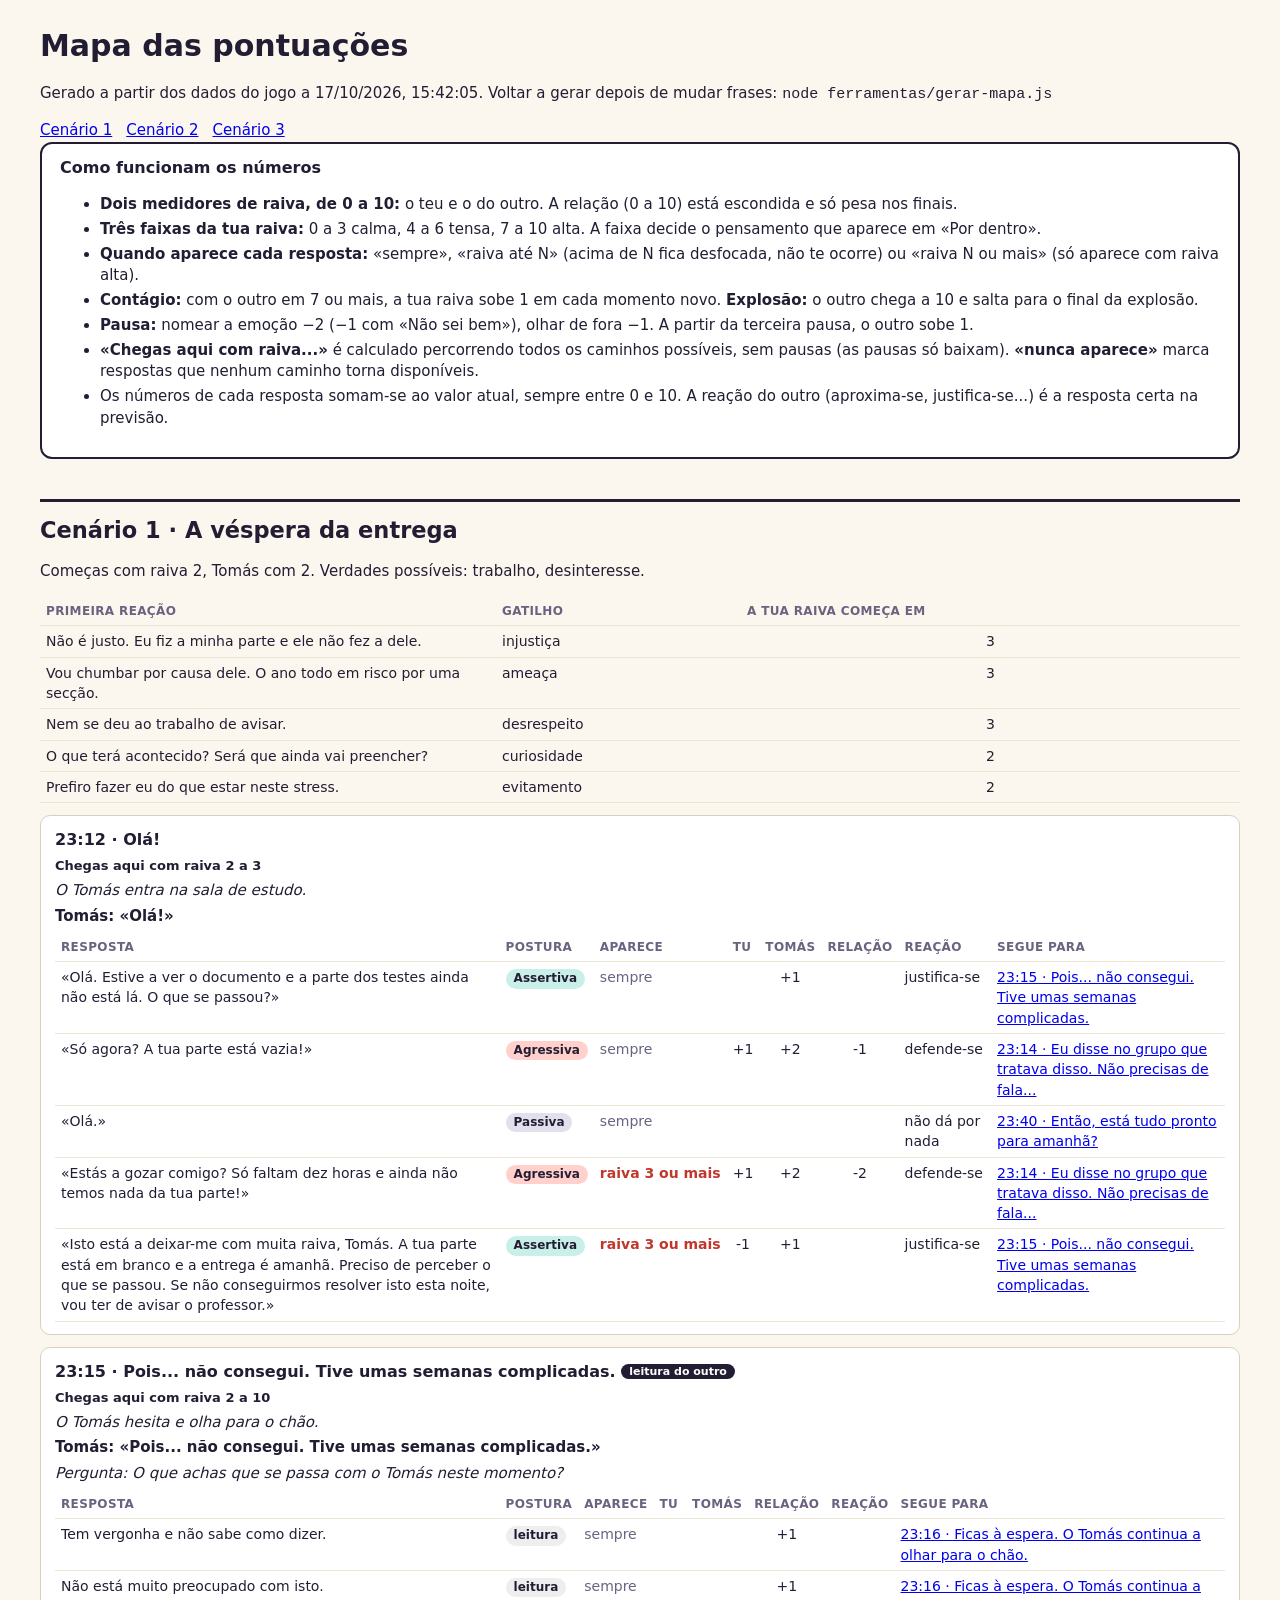
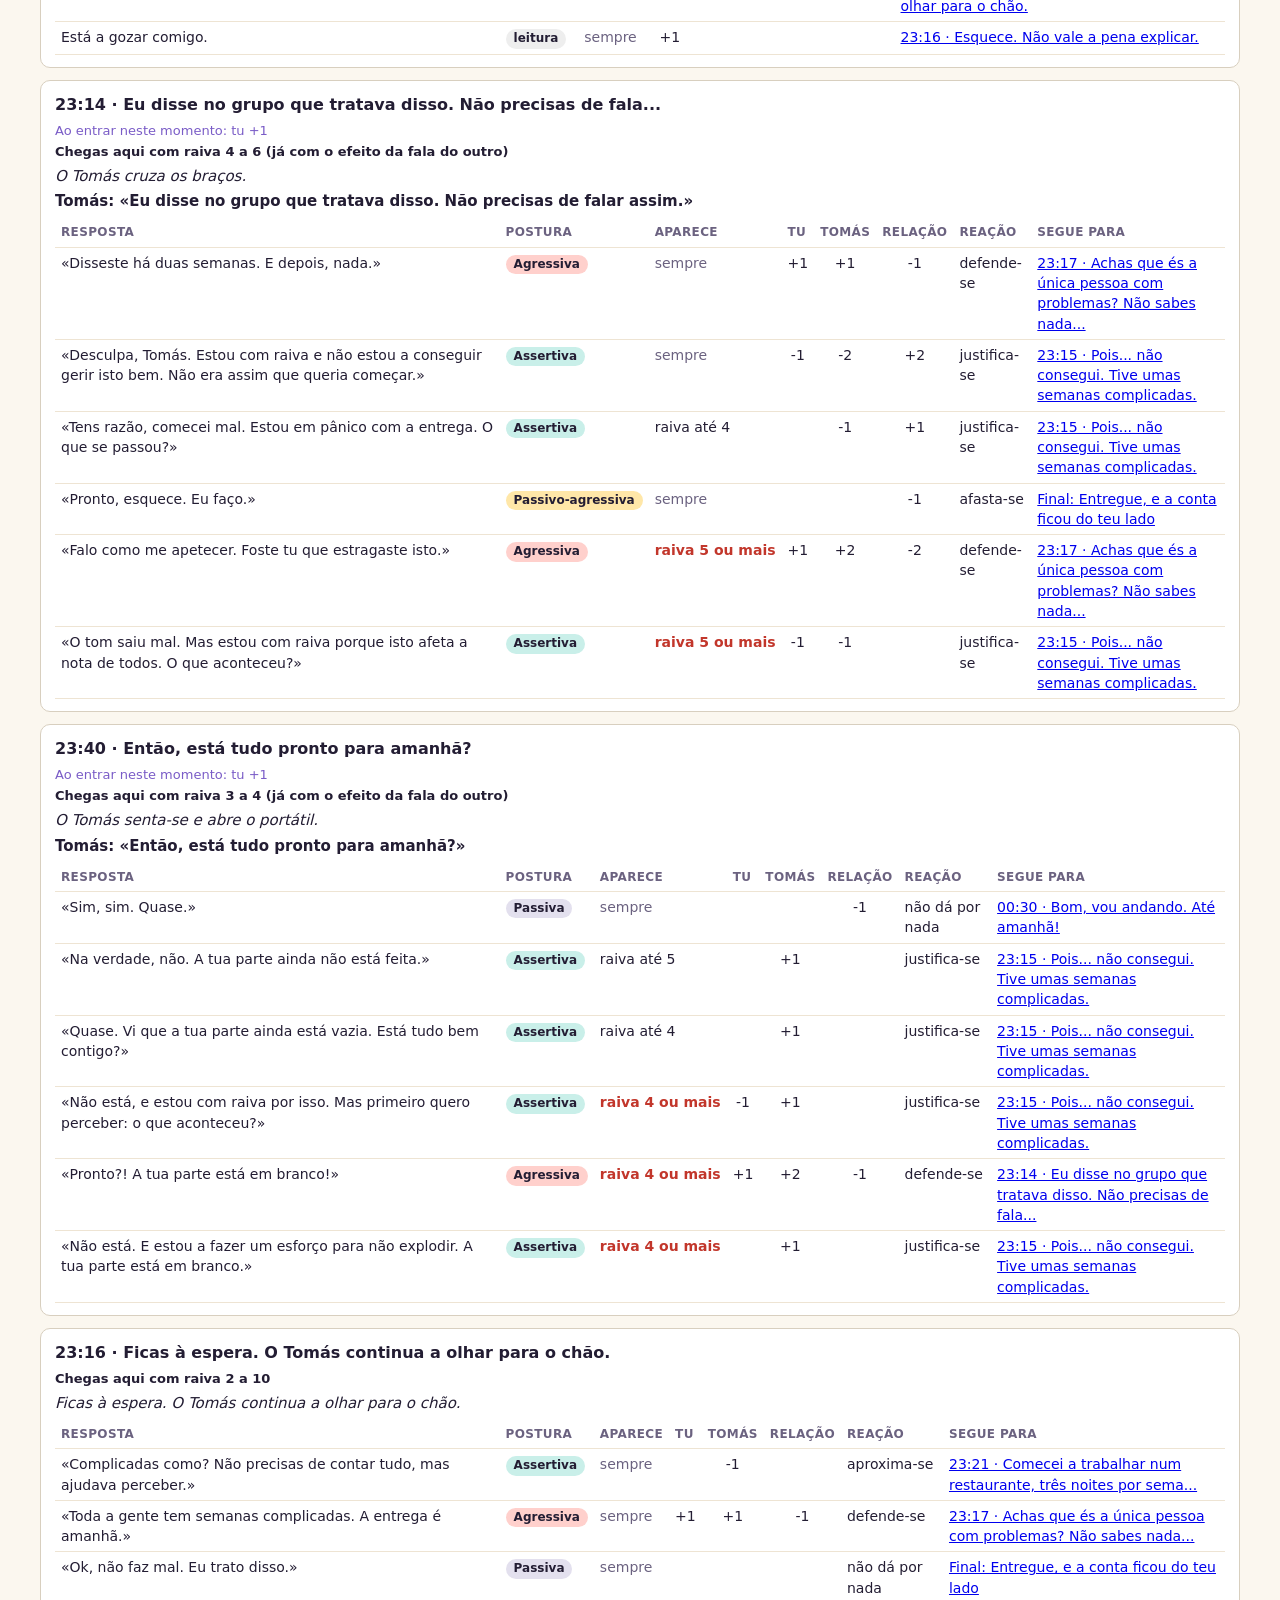
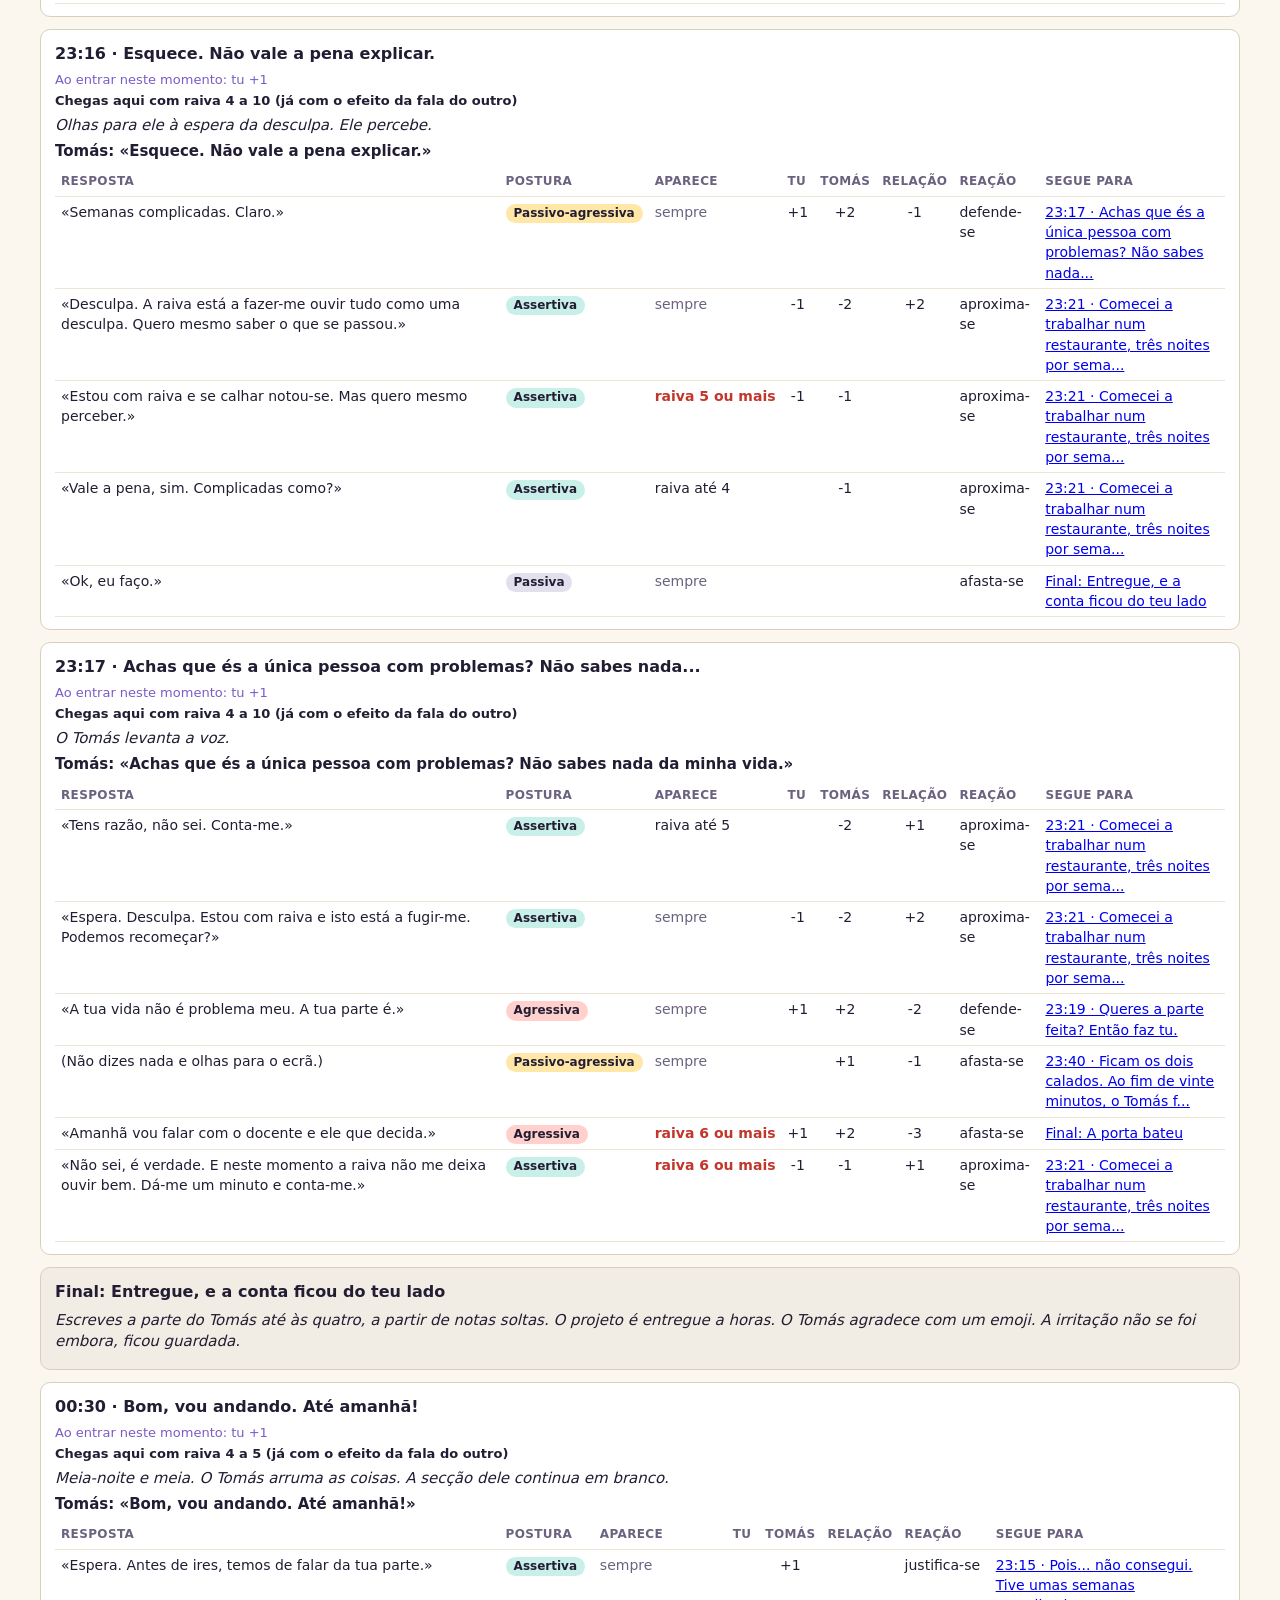
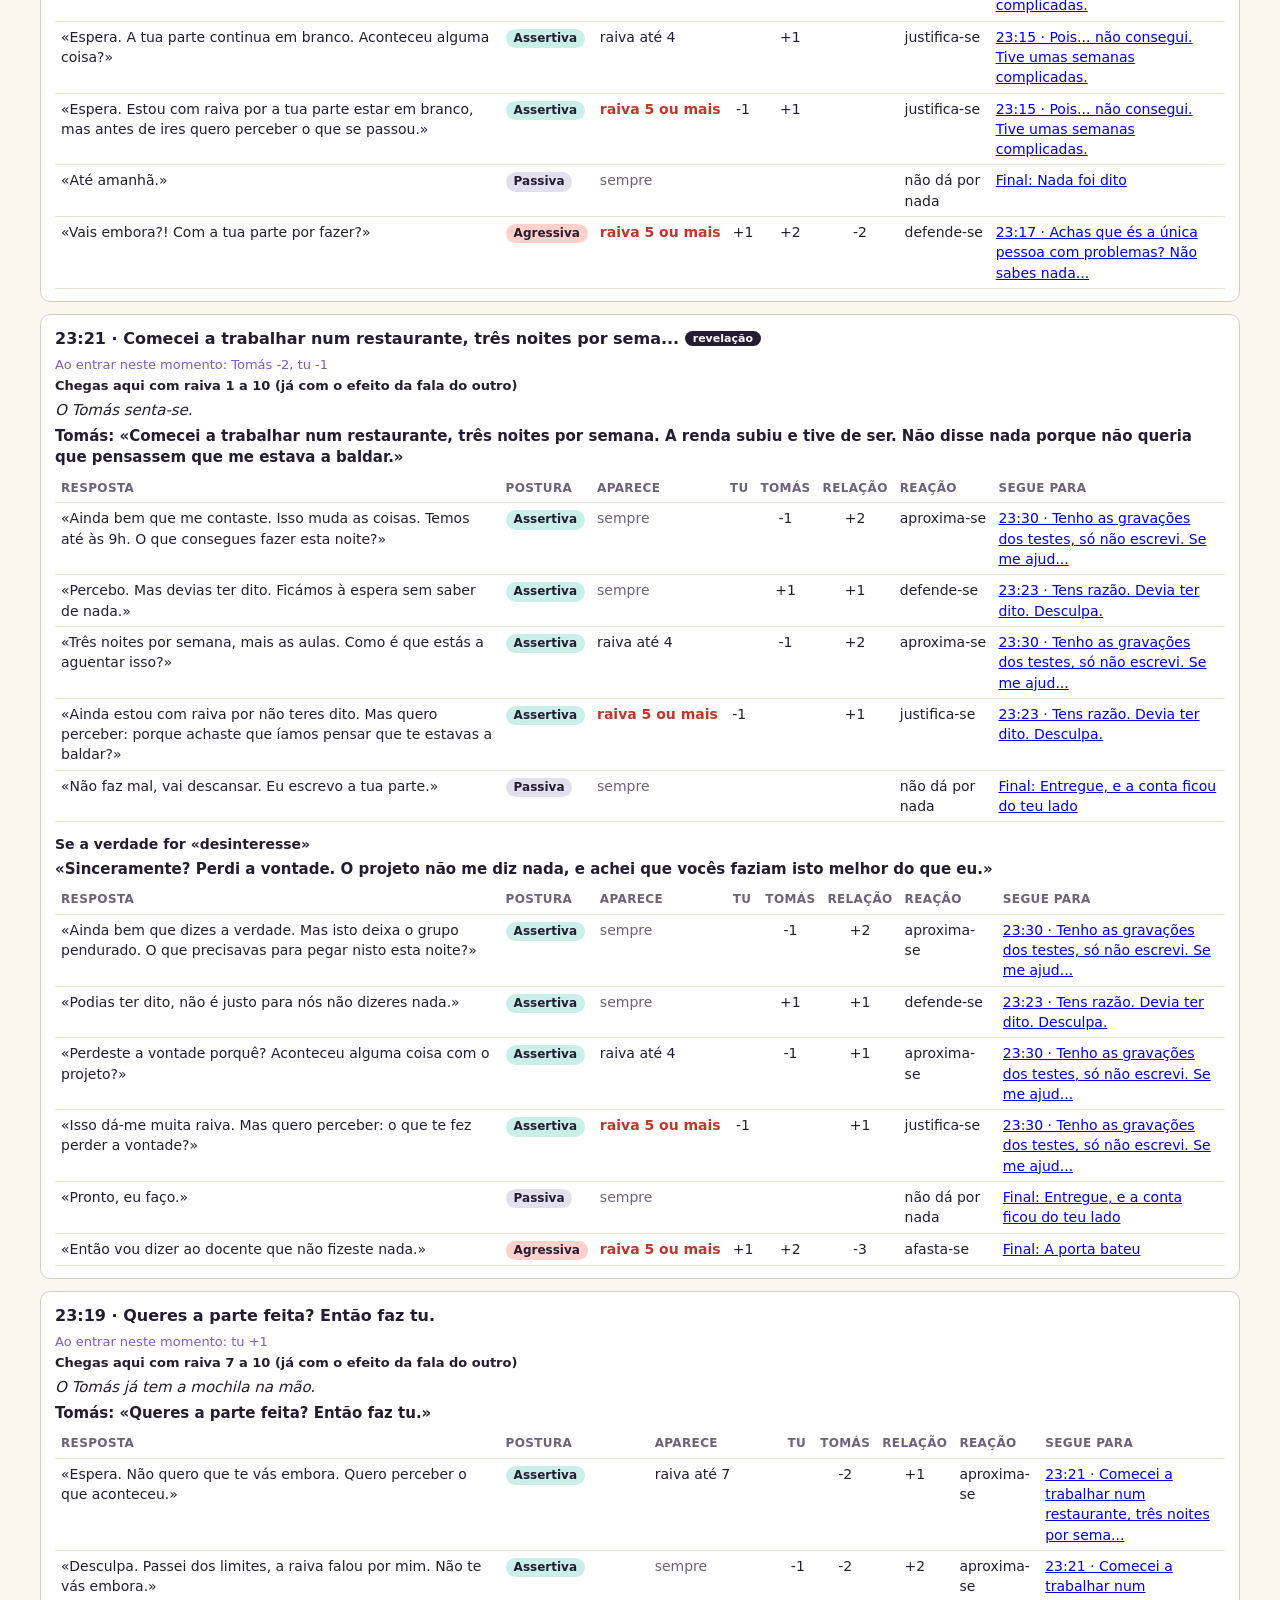
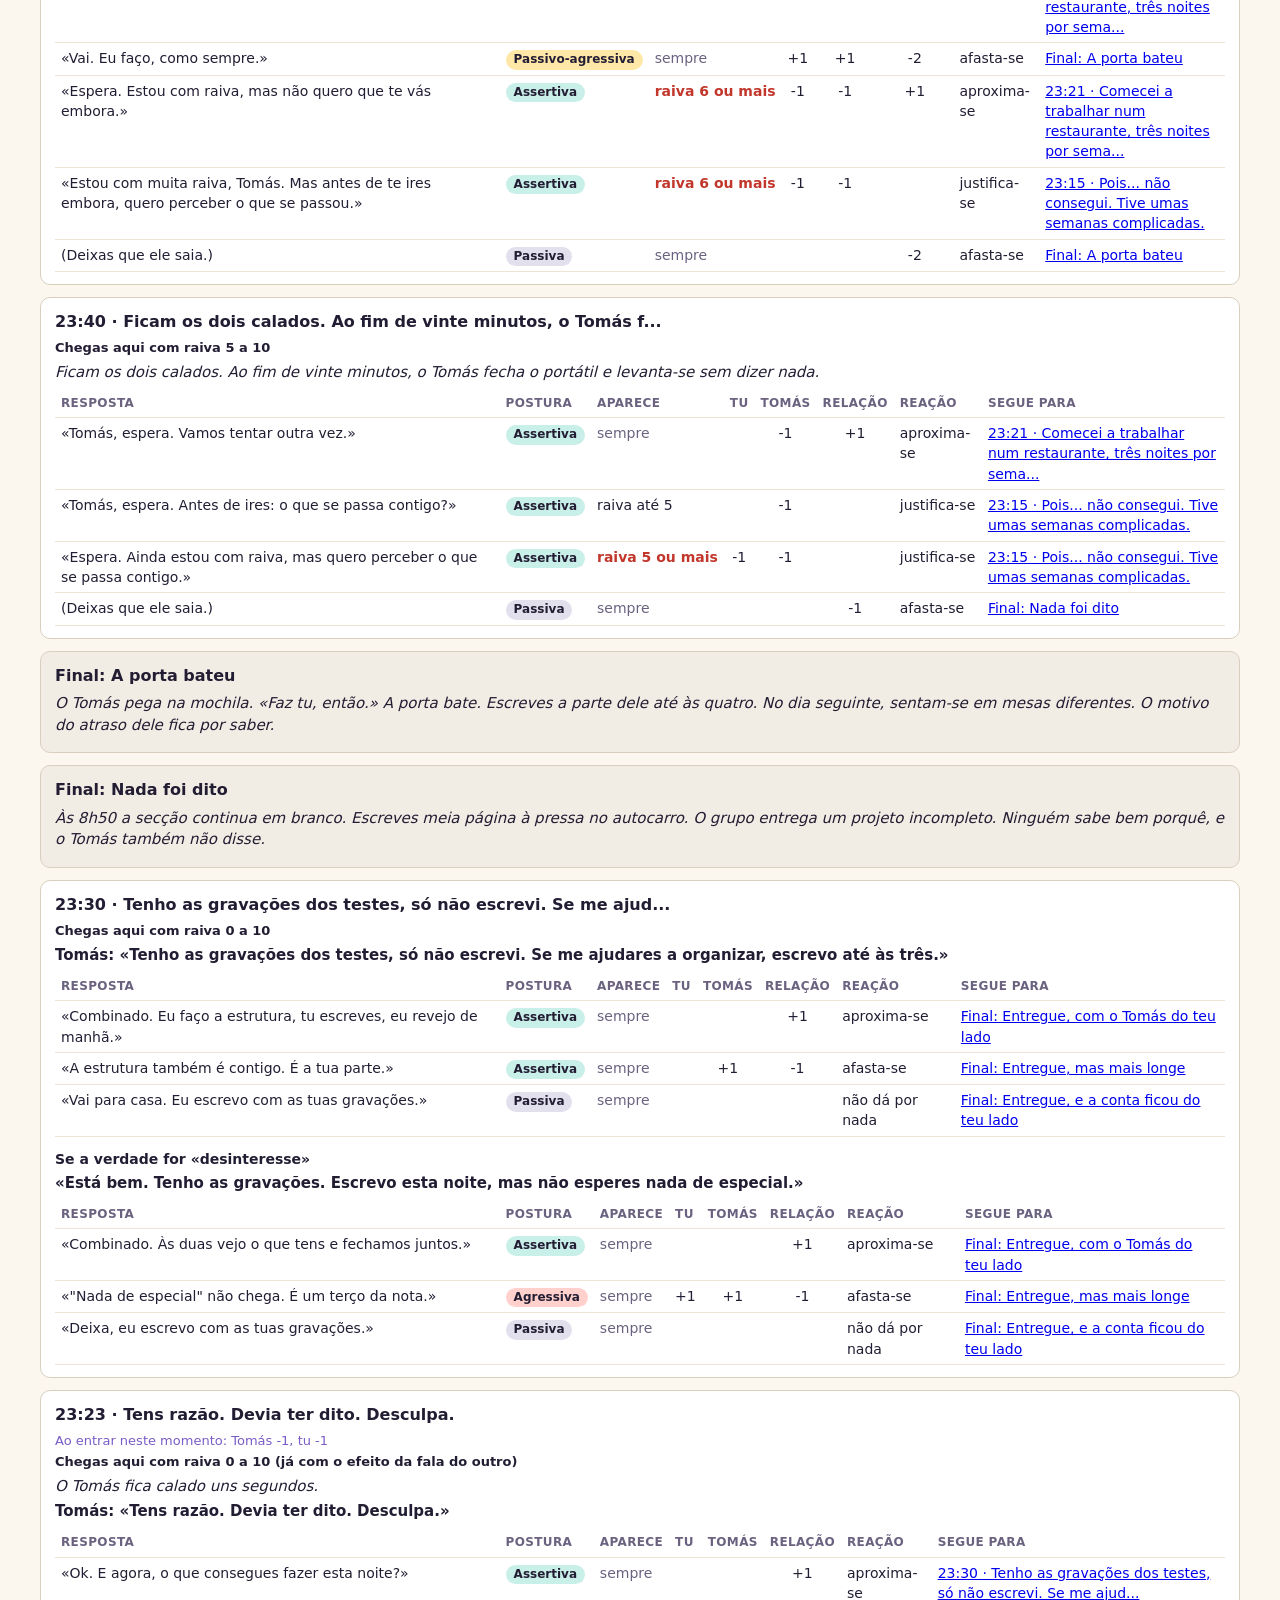
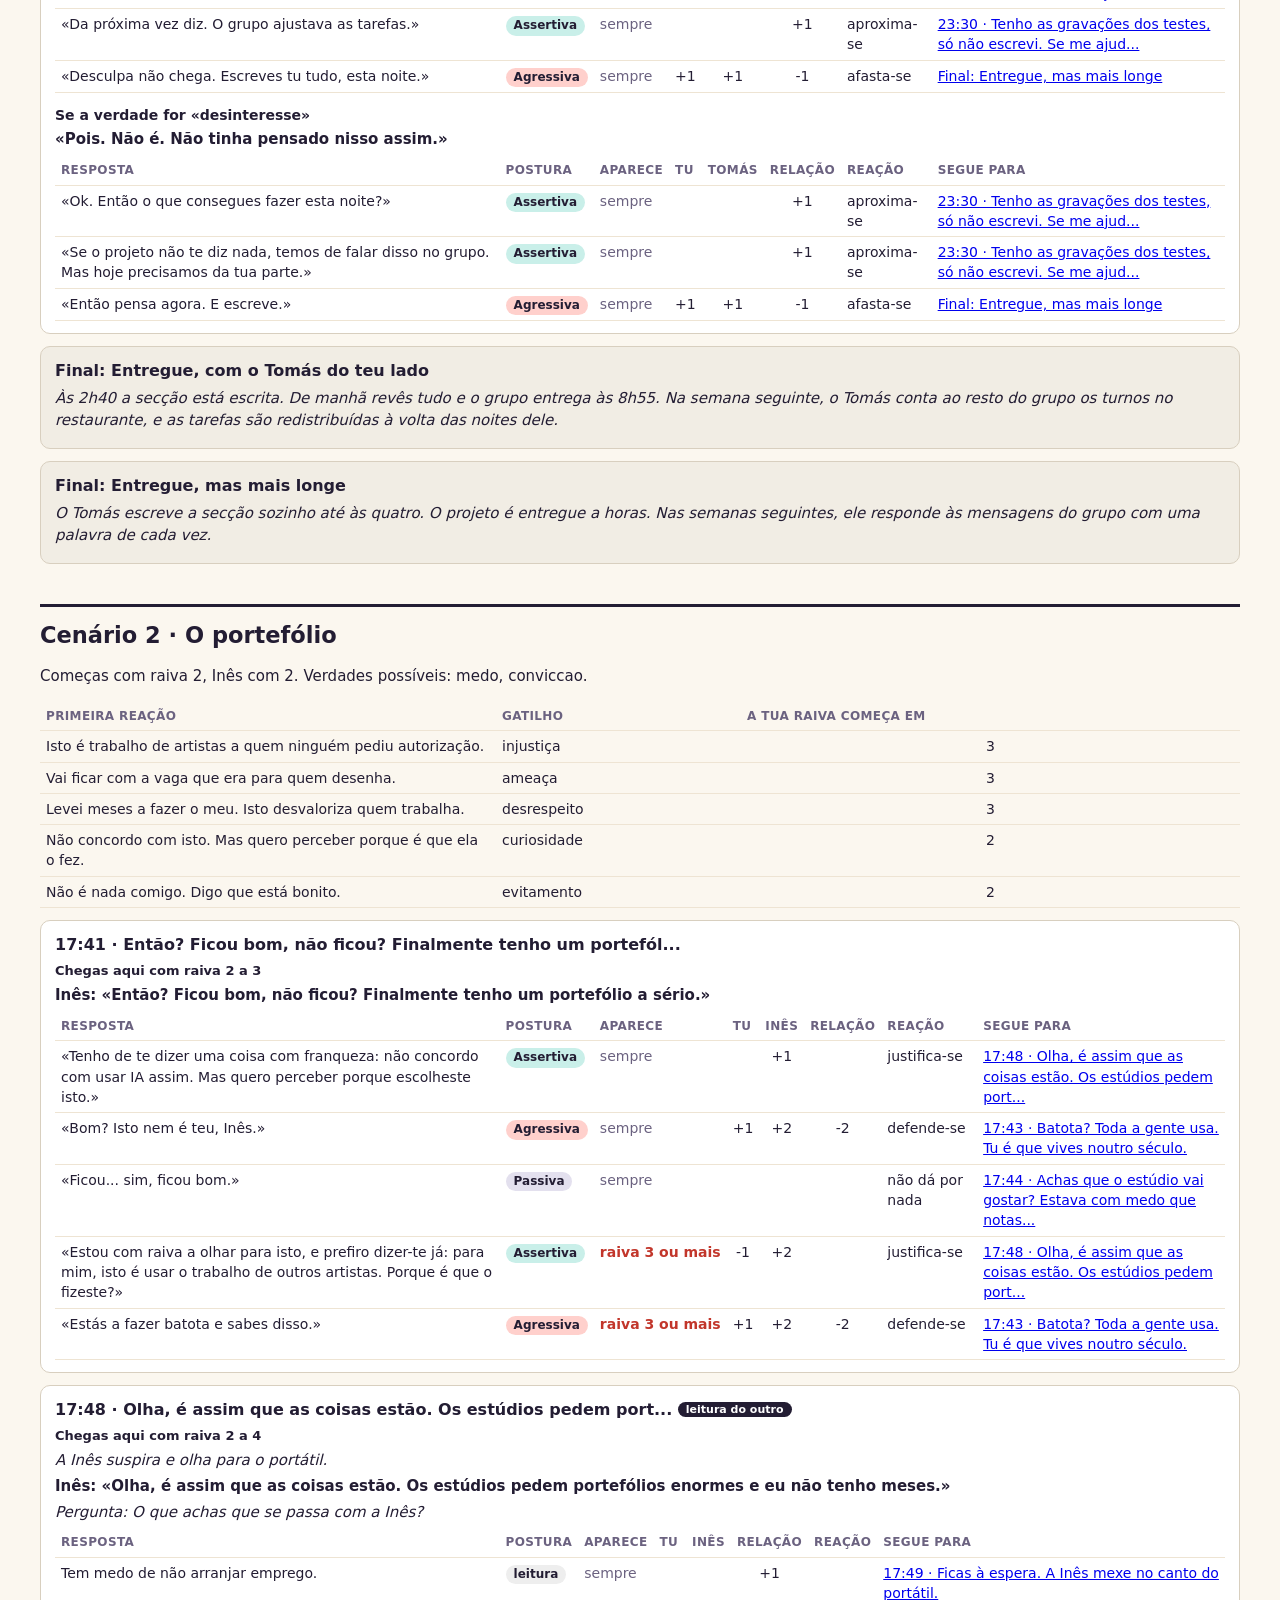
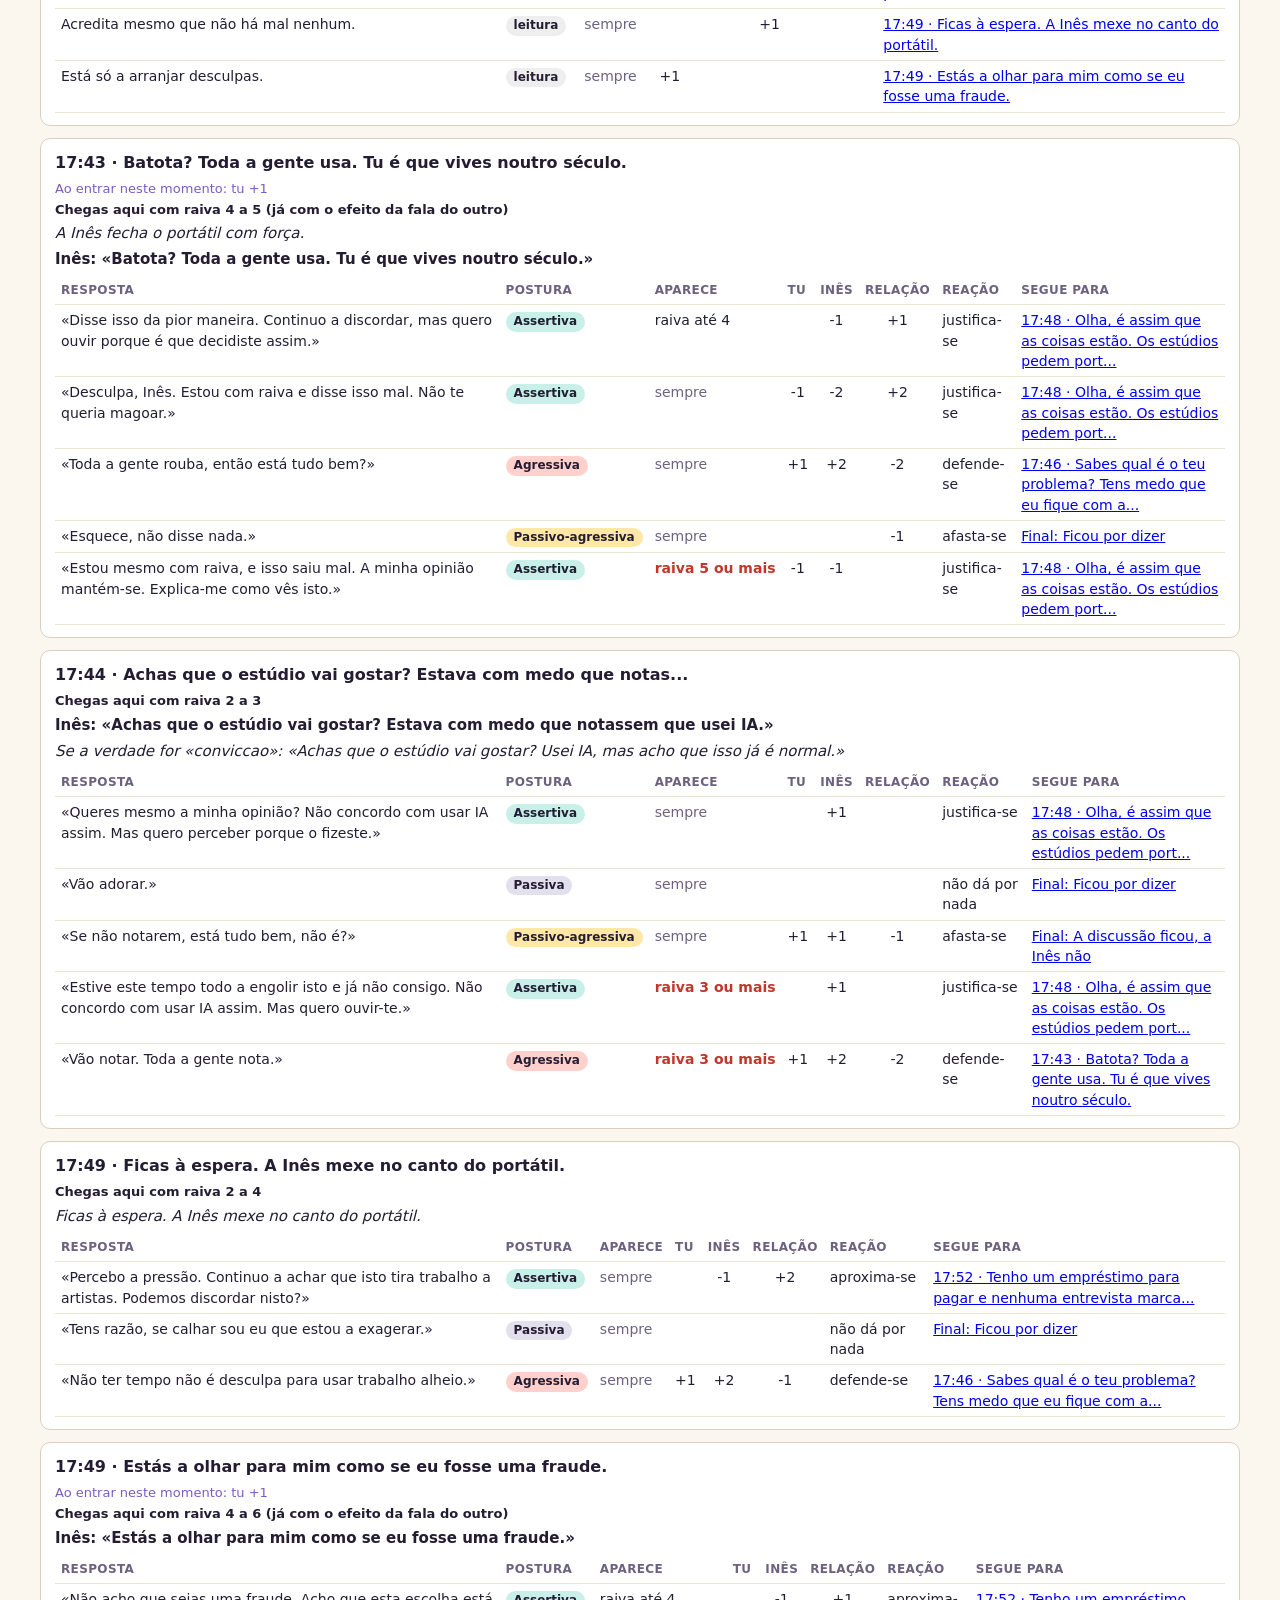
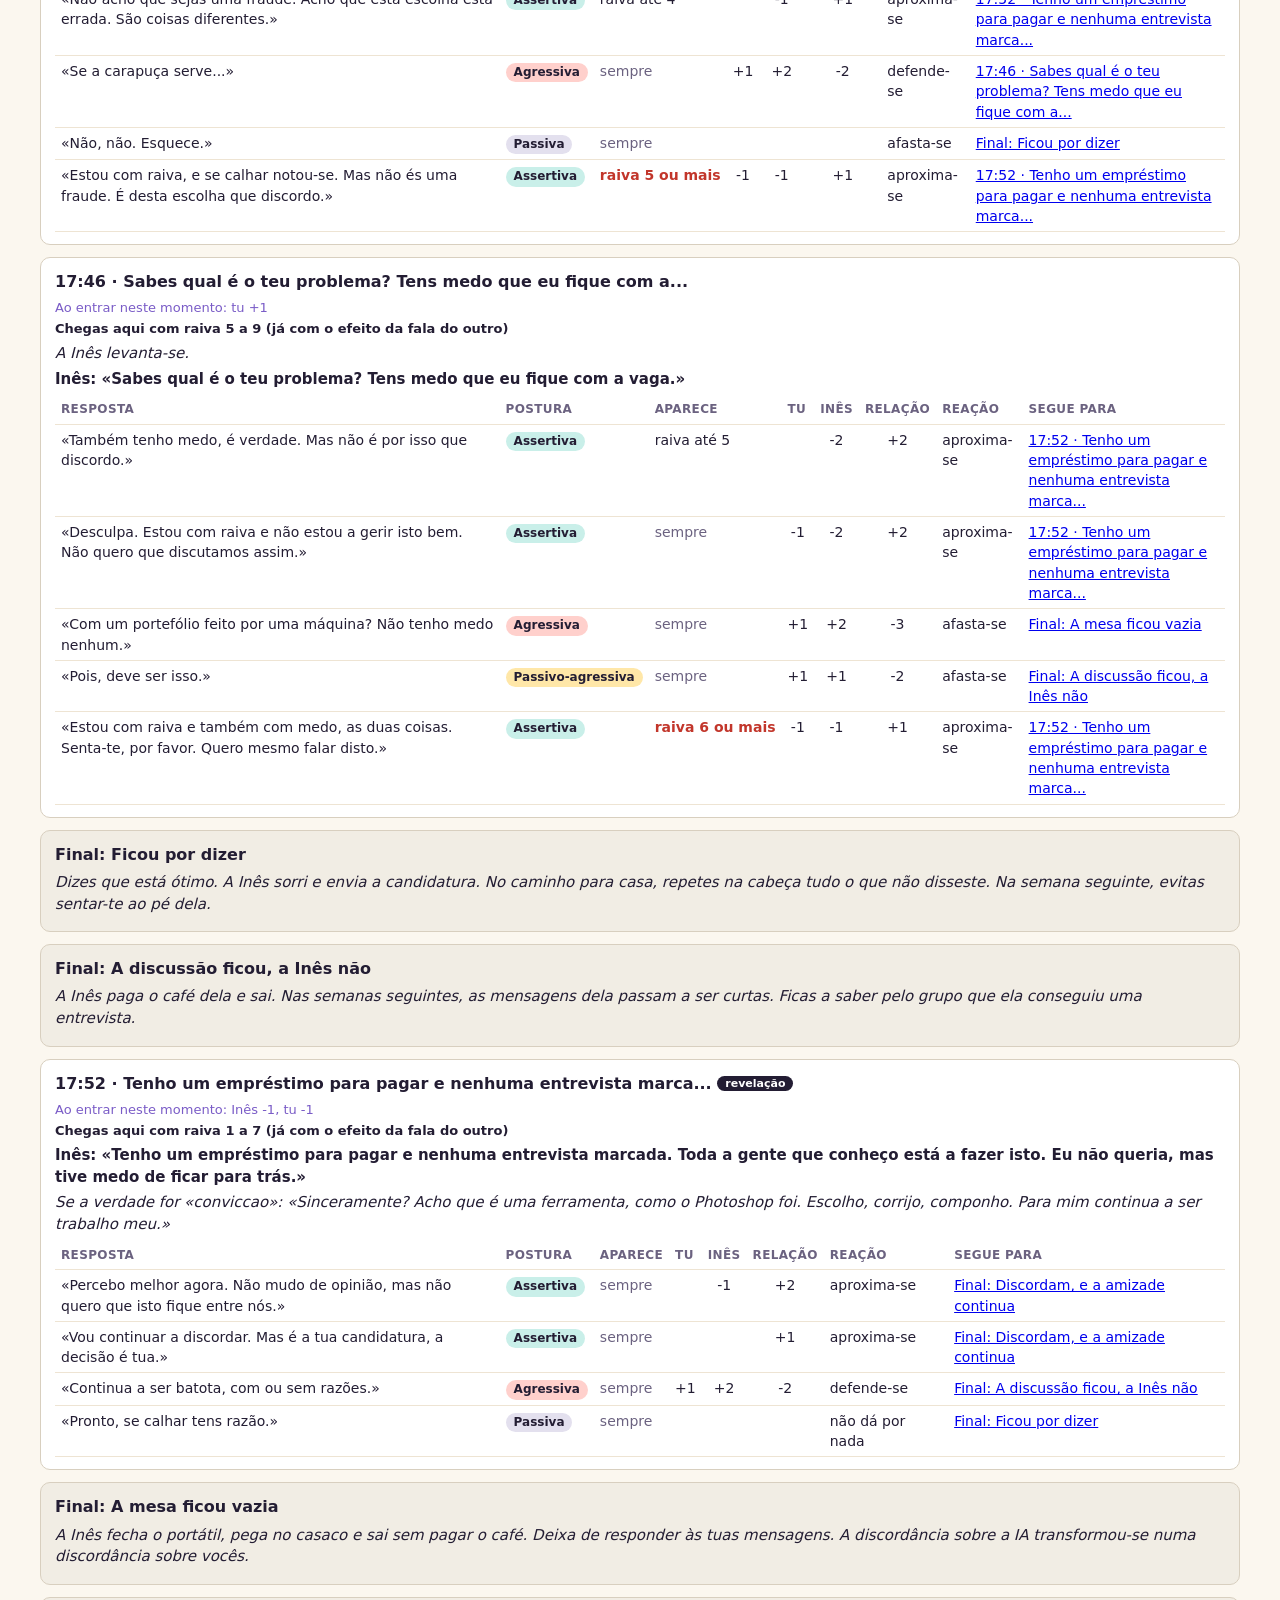
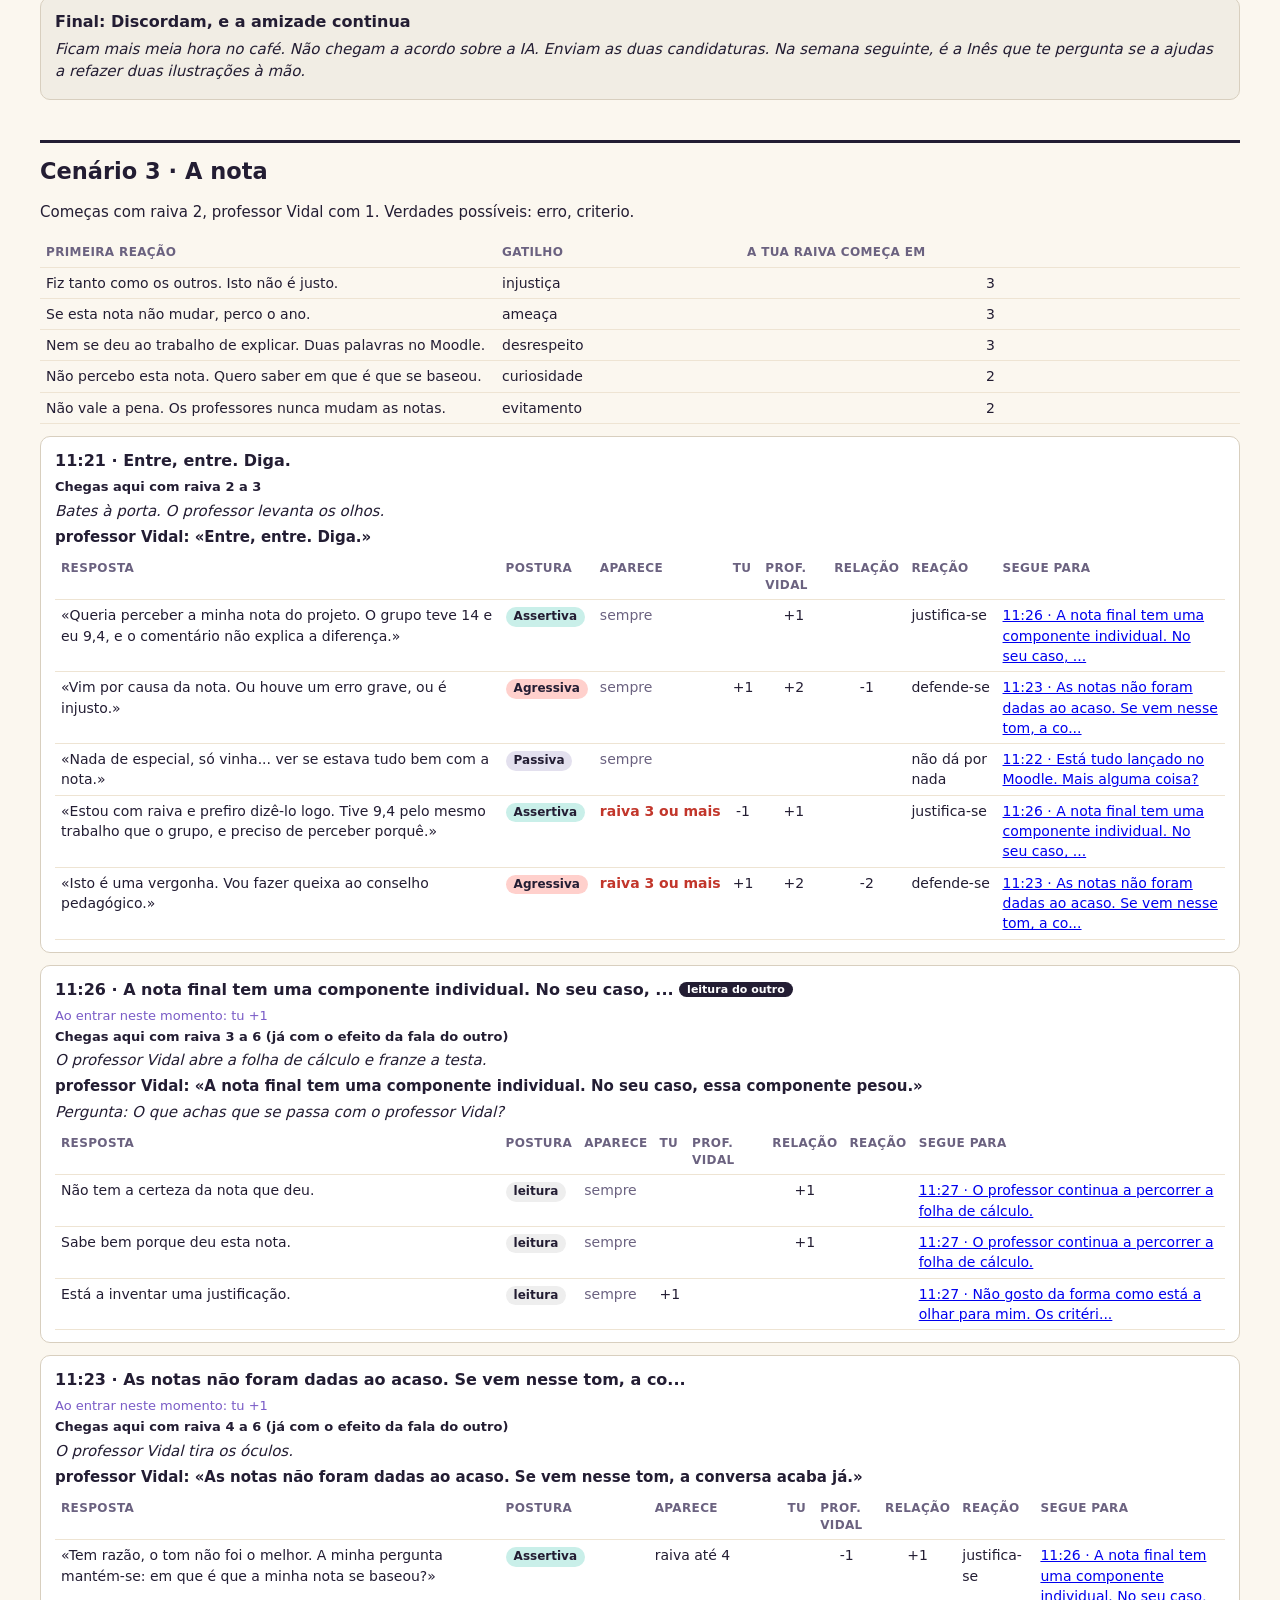
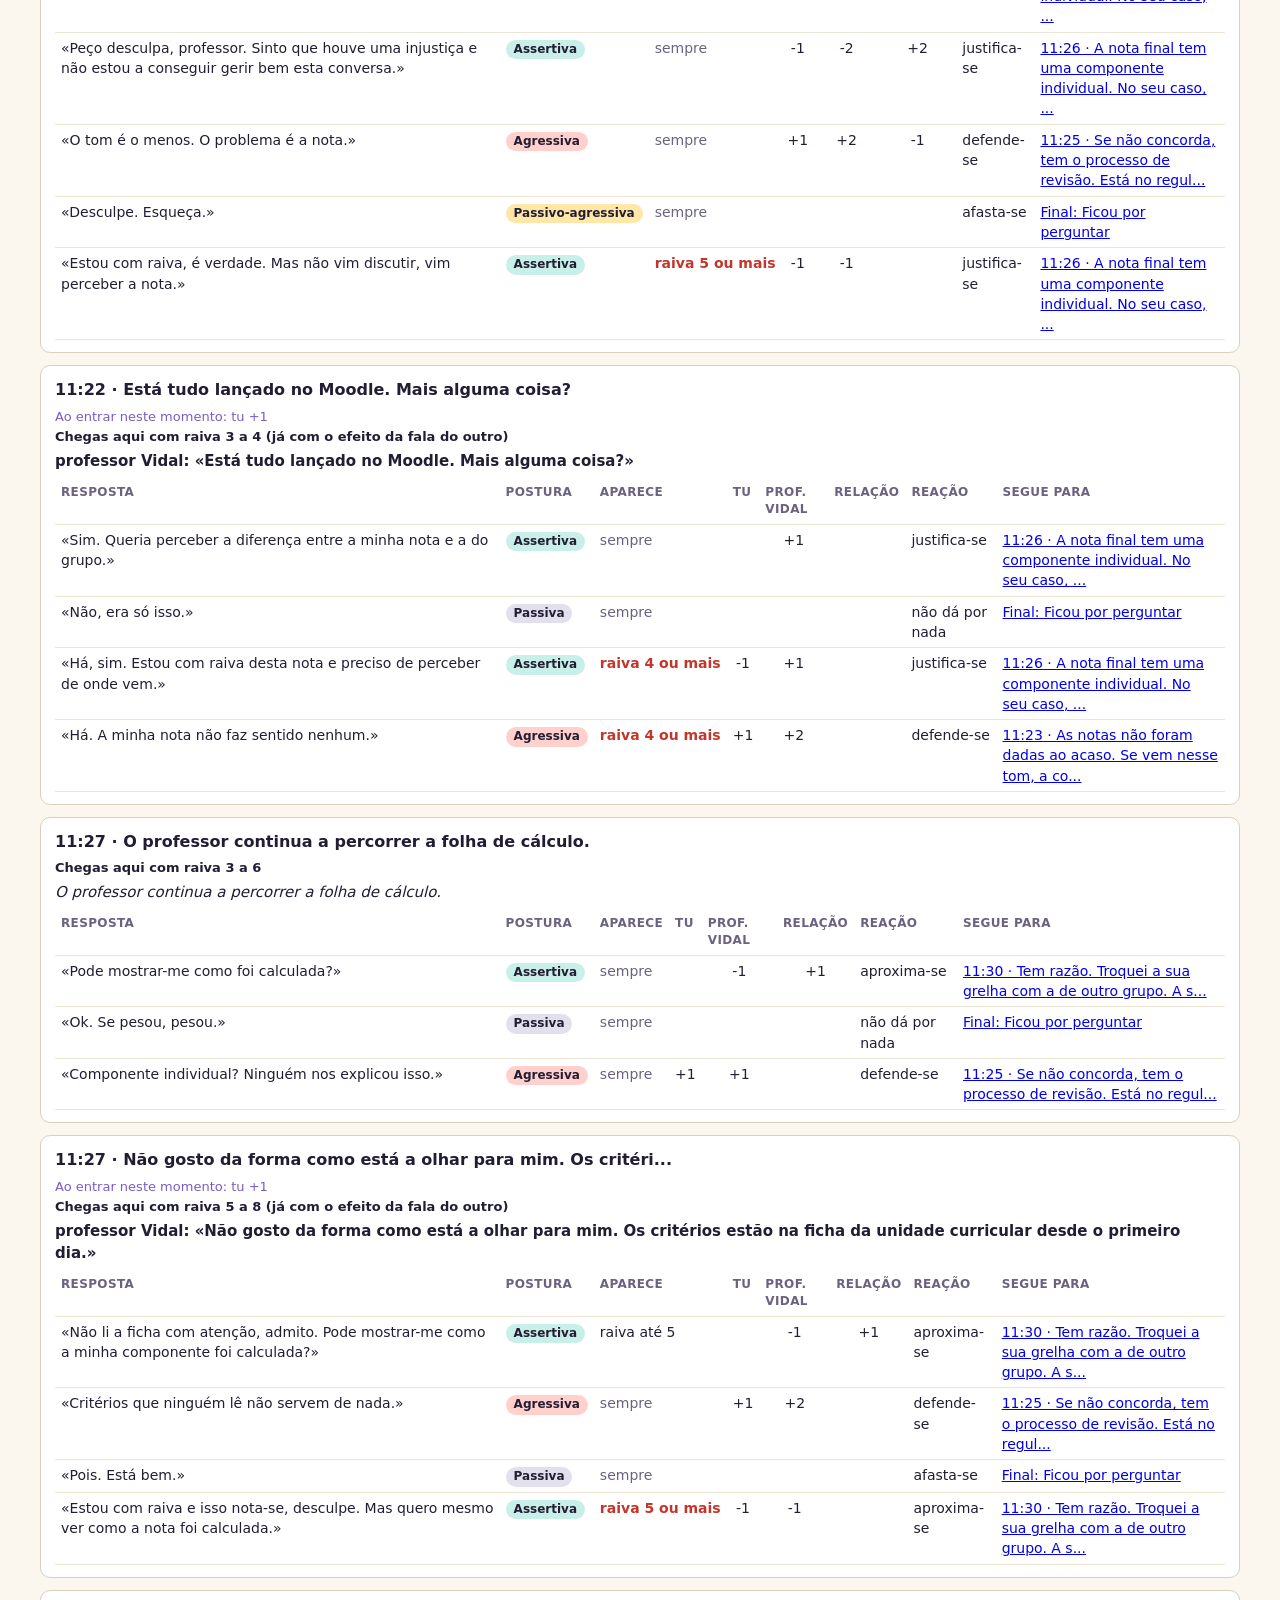
==== commit 7fa481fa: "Protótipo de conversa em prototipo/ e jogo principal atualizado - prototipo/: conversa em histórico " ====
--- a/ferramentas/mapa-pontuacoes.html
+++ b/ferramentas/mapa-pontuacoes.html
@@ -26,7 +26,7 @@
   .tag { font-size: 11px; font-weight: 600; background: #231d33; color: #fff; border-radius: 999px; padding: 1px 8px; vertical-align: 2px; }
 </style></head><body><main>
 <h1>Mapa das pontuações</h1>
-<p>Gerado a partir dos dados do jogo a 30/09/2026, 08:54:19. Voltar a gerar depois de mudar frases: <code>node ferramentas/gerar-mapa.js</code></p>
+<p>Gerado a partir dos dados do jogo a 17/10/2026, 15:42:05. Voltar a gerar depois de mudar frases: <code>node ferramentas/gerar-mapa.js</code></p>
 <nav><a href="#grupo">Cenário 1</a><a href="#amiga">Cenário 2</a><a href="#docente">Cenário 3</a></nav>
 <div class="regras">
   <h3>Como funcionam os números</h3>
@@ -37,7 +37,7 @@
     <li><b>Contágio:</b> com o outro em 7 ou mais, a tua raiva sobe 1 em cada momento novo. <b>Explosão:</b> o outro chega a 10 e salta para o final da explosão.</li>
     <li><b>Pausa:</b> nomear a emoção −2 (−1 com «Não sei bem»), olhar de fora −1. A partir da terceira pausa, o outro sobe 1.</li>
     <li><b>«Chegas aqui com raiva...»</b> é calculado percorrendo todos os caminhos possíveis, sem pausas (as pausas só baixam). <b>«nunca aparece»</b> marca respostas que nenhum caminho torna disponíveis.</li>
-    <li>Os números de cada resposta somam-se ao valor atual, sempre entre 0 e 10. A reação do outro (abre-se, justifica-se...) é a resposta certa na previsão.</li>
+    <li>Os números de cada resposta somam-se ao valor atual, sempre entre 0 e 10. A reação do outro (aproxima-se, justifica-se...) é a resposta certa na previsão.</li>
   </ul>
 </div>
 
@@ -308,7 +308,7 @@
           <td class="n"></td>
           <td class="n">-1</td>
           <td class="n"></td>
-          <td>abre-se</td>
+          <td>aproxima-se</td>
           <td><a href="#grupo-revelacao">23:21 · Comecei a trabalhar num restaurante, três noites por sema...</a></td>
         </tr><tr>
           <td class="txt">«Toda a gente tem semanas complicadas. A entrega é amanhã.»</td>
@@ -359,7 +359,7 @@
           <td class="n">-1</td>
           <td class="n">-2</td>
           <td class="n">+2</td>
-          <td>abre-se</td>
+          <td>aproxima-se</td>
           <td><a href="#grupo-revelacao">23:21 · Comecei a trabalhar num restaurante, três noites por sema...</a></td>
         </tr><tr>
           <td class="txt">«Estou com raiva e se calhar notou-se. Mas quero mesmo perceber.»</td>
@@ -368,7 +368,7 @@
           <td class="n">-1</td>
           <td class="n">-1</td>
           <td class="n"></td>
-          <td>abre-se</td>
+          <td>aproxima-se</td>
           <td><a href="#grupo-revelacao">23:21 · Comecei a trabalhar num restaurante, três noites por sema...</a></td>
         </tr><tr>
           <td class="txt">«Vale a pena, sim. Complicadas como?»</td>
@@ -377,7 +377,7 @@
           <td class="n"></td>
           <td class="n">-1</td>
           <td class="n"></td>
-          <td>abre-se</td>
+          <td>aproxima-se</td>
           <td><a href="#grupo-revelacao">23:21 · Comecei a trabalhar num restaurante, três noites por sema...</a></td>
         </tr><tr>
           <td class="txt">«Ok, eu faço.»</td>
@@ -410,7 +410,7 @@
           <td class="n"></td>
           <td class="n">-2</td>
           <td class="n">+1</td>
-          <td>abre-se</td>
+          <td>aproxima-se</td>
           <td><a href="#grupo-revelacao">23:21 · Comecei a trabalhar num restaurante, três noites por sema...</a></td>
         </tr><tr>
           <td class="txt">«Espera. Desculpa. Estou com raiva e isto está a fugir-me. Podemos recomeçar?»</td>
@@ -419,7 +419,7 @@
           <td class="n">-1</td>
           <td class="n">-2</td>
           <td class="n">+2</td>
-          <td>abre-se</td>
+          <td>aproxima-se</td>
           <td><a href="#grupo-revelacao">23:21 · Comecei a trabalhar num restaurante, três noites por sema...</a></td>
         </tr><tr>
           <td class="txt">«A tua vida não é problema meu. A tua parte é.»</td>
@@ -455,7 +455,7 @@
           <td class="n">-1</td>
           <td class="n">-1</td>
           <td class="n">+1</td>
-          <td>abre-se</td>
+          <td>aproxima-se</td>
           <td><a href="#grupo-revelacao">23:21 · Comecei a trabalhar num restaurante, três noites por sema...</a></td>
         </tr></tbody>
     </table>
@@ -539,7 +539,7 @@
           <td class="n"></td>
           <td class="n">-1</td>
           <td class="n">+2</td>
-          <td>abre-se</td>
+          <td>aproxima-se</td>
           <td><a href="#grupo-plano">23:30 · Tenho as gravações dos testes, só não escrevi. Se me ajud...</a></td>
         </tr><tr>
           <td class="txt">«Percebo. Mas devias ter dito. Ficámos à espera sem saber de nada.»</td>
@@ -557,7 +557,7 @@
           <td class="n"></td>
           <td class="n">-1</td>
           <td class="n">+2</td>
-          <td>abre-se</td>
+          <td>aproxima-se</td>
           <td><a href="#grupo-plano">23:30 · Tenho as gravações dos testes, só não escrevi. Se me ajud...</a></td>
         </tr><tr>
           <td class="txt">«Ainda estou com raiva por não teres dito. Mas quero perceber: porque achaste que íamos pensar que te estavas a baldar?»</td>
@@ -589,10 +589,10 @@
           <td class="n"></td>
           <td class="n">-1</td>
           <td class="n">+2</td>
-          <td>abre-se</td>
+          <td>aproxima-se</td>
           <td><a href="#grupo-plano">23:30 · Tenho as gravações dos testes, só não escrevi. Se me ajud...</a></td>
         </tr><tr>
-          <td class="txt">«Isso irrita-me. Não é justo para nós, e tu sabes.»</td>
+          <td class="txt">«Podias ter dito, não é justo para nós não dizeres nada.»</td>
           <td><span class="p p-assertiva">Assertiva</span></td>
           <td><span class="sempre">sempre</span></td>
           <td class="n"></td>
@@ -607,7 +607,7 @@
           <td class="n"></td>
           <td class="n">-1</td>
           <td class="n">+1</td>
-          <td>abre-se</td>
+          <td>aproxima-se</td>
           <td><a href="#grupo-plano">23:30 · Tenho as gravações dos testes, só não escrevi. Se me ajud...</a></td>
         </tr><tr>
           <td class="txt">«Isso dá-me muita raiva. Mas quero perceber: o que te fez perder a vontade?»</td>
@@ -657,7 +657,7 @@
           <td class="n"></td>
           <td class="n">-2</td>
           <td class="n">+1</td>
-          <td>abre-se</td>
+          <td>aproxima-se</td>
           <td><a href="#grupo-revelacao">23:21 · Comecei a trabalhar num restaurante, três noites por sema...</a></td>
         </tr><tr>
           <td class="txt">«Desculpa. Passei dos limites, a raiva falou por mim. Não te vás embora.»</td>
@@ -666,7 +666,7 @@
           <td class="n">-1</td>
           <td class="n">-2</td>
           <td class="n">+2</td>
-          <td>abre-se</td>
+          <td>aproxima-se</td>
           <td><a href="#grupo-revelacao">23:21 · Comecei a trabalhar num restaurante, três noites por sema...</a></td>
         </tr><tr>
           <td class="txt">«Vai. Eu faço, como sempre.»</td>
@@ -684,7 +684,7 @@
           <td class="n">-1</td>
           <td class="n">-1</td>
           <td class="n">+1</td>
-          <td>abre-se</td>
+          <td>aproxima-se</td>
           <td><a href="#grupo-revelacao">23:21 · Comecei a trabalhar num restaurante, três noites por sema...</a></td>
         </tr><tr>
           <td class="txt">«Estou com muita raiva, Tomás. Mas antes de te ires embora, quero perceber o que se passou.»</td>
@@ -726,7 +726,7 @@
           <td class="n"></td>
           <td class="n">-1</td>
           <td class="n">+1</td>
-          <td>abre-se</td>
+          <td>aproxima-se</td>
           <td><a href="#grupo-revelacao">23:21 · Comecei a trabalhar num restaurante, três noites por sema...</a></td>
         </tr><tr>
           <td class="txt">«Tomás, espera. Antes de ires: o que se passa contigo?»</td>
@@ -777,7 +777,7 @@
           <td class="n"></td>
           <td class="n"></td>
           <td class="n">+1</td>
-          <td>abre-se</td>
+          <td>aproxima-se</td>
           <td><a href="#grupo-fim_colaborar">Final: Entregue, com o Tomás do teu lado</a></td>
         </tr><tr>
           <td class="txt">«A estrutura também é contigo. É a tua parte.»</td>
@@ -809,7 +809,7 @@
           <td class="n"></td>
           <td class="n"></td>
           <td class="n">+1</td>
-          <td>abre-se</td>
+          <td>aproxima-se</td>
           <td><a href="#grupo-fim_colaborar">Final: Entregue, com o Tomás do teu lado</a></td>
         </tr><tr>
           <td class="txt">«&quot;Nada de especial&quot; não chega. É um terço da nota.»</td>
@@ -850,7 +850,7 @@
           <td class="n"></td>
           <td class="n"></td>
           <td class="n">+1</td>
-          <td>abre-se</td>
+          <td>aproxima-se</td>
           <td><a href="#grupo-plano">23:30 · Tenho as gravações dos testes, só não escrevi. Se me ajud...</a></td>
         </tr><tr>
           <td class="txt">«Da próxima vez diz. O grupo ajustava as tarefas.»</td>
@@ -859,7 +859,7 @@
           <td class="n"></td>
           <td class="n"></td>
           <td class="n">+1</td>
-          <td>abre-se</td>
+          <td>aproxima-se</td>
           <td><a href="#grupo-plano">23:30 · Tenho as gravações dos testes, só não escrevi. Se me ajud...</a></td>
         </tr><tr>
           <td class="txt">«Desculpa não chega. Escreves tu tudo, esta noite.»</td>
@@ -882,7 +882,7 @@
           <td class="n"></td>
           <td class="n"></td>
           <td class="n">+1</td>
-          <td>abre-se</td>
+          <td>aproxima-se</td>
           <td><a href="#grupo-plano">23:30 · Tenho as gravações dos testes, só não escrevi. Se me ajud...</a></td>
         </tr><tr>
           <td class="txt">«Se o projeto não te diz nada, temos de falar disso no grupo. Mas hoje precisamos da tua parte.»</td>
@@ -891,7 +891,7 @@
           <td class="n"></td>
           <td class="n"></td>
           <td class="n">+1</td>
-          <td>abre-se</td>
+          <td>aproxima-se</td>
           <td><a href="#grupo-plano">23:30 · Tenho as gravações dos testes, só não escrevi. Se me ajud...</a></td>
         </tr><tr>
           <td class="txt">«Então pensa agora. E escreve.»</td>
@@ -1155,7 +1155,7 @@
           <td class="n"></td>
           <td class="n">-1</td>
           <td class="n">+2</td>
-          <td>abre-se</td>
+          <td>aproxima-se</td>
           <td><a href="#amiga-revelacao">17:52 · Tenho um empréstimo para pagar e nenhuma entrevista marca...</a></td>
         </tr><tr>
           <td class="txt">«Tens razão, se calhar sou eu que estou a exagerar.»</td>
@@ -1197,7 +1197,7 @@
           <td class="n"></td>
           <td class="n">-1</td>
           <td class="n">+1</td>
-          <td>abre-se</td>
+          <td>aproxima-se</td>
           <td><a href="#amiga-revelacao">17:52 · Tenho um empréstimo para pagar e nenhuma entrevista marca...</a></td>
         </tr><tr>
           <td class="txt">«Se a carapuça serve...»</td>
@@ -1224,7 +1224,7 @@
           <td class="n">-1</td>
           <td class="n">-1</td>
           <td class="n">+1</td>
-          <td>abre-se</td>
+          <td>aproxima-se</td>
           <td><a href="#amiga-revelacao">17:52 · Tenho um empréstimo para pagar e nenhuma entrevista marca...</a></td>
         </tr></tbody>
     </table>
@@ -1248,7 +1248,7 @@
           <td class="n"></td>
           <td class="n">-2</td>
           <td class="n">+2</td>
-          <td>abre-se</td>
+          <td>aproxima-se</td>
           <td><a href="#amiga-revelacao">17:52 · Tenho um empréstimo para pagar e nenhuma entrevista marca...</a></td>
         </tr><tr>
           <td class="txt">«Desculpa. Estou com raiva e não estou a gerir isto bem. Não quero que discutamos assim.»</td>
@@ -1257,7 +1257,7 @@
           <td class="n">-1</td>
           <td class="n">-2</td>
           <td class="n">+2</td>
-          <td>abre-se</td>
+          <td>aproxima-se</td>
           <td><a href="#amiga-revelacao">17:52 · Tenho um empréstimo para pagar e nenhuma entrevista marca...</a></td>
         </tr><tr>
           <td class="txt">«Com um portefólio feito por uma máquina? Não tenho medo nenhum.»</td>
@@ -1284,7 +1284,7 @@
           <td class="n">-1</td>
           <td class="n">-1</td>
           <td class="n">+1</td>
-          <td>abre-se</td>
+          <td>aproxima-se</td>
           <td><a href="#amiga-revelacao">17:52 · Tenho um empréstimo para pagar e nenhuma entrevista marca...</a></td>
         </tr></tbody>
     </table>
@@ -1308,7 +1308,7 @@
           <td class="n"></td>
           <td class="n">-1</td>
           <td class="n">+2</td>
-          <td>abre-se</td>
+          <td>aproxima-se</td>
           <td><a href="#amiga-fim_discordar">Final: Discordam, e a amizade continua</a></td>
         </tr><tr>
           <td class="txt">«Vou continuar a discordar. Mas é a tua candidatura, a decisão é tua.»</td>
@@ -1317,7 +1317,7 @@
           <td class="n"></td>
           <td class="n"></td>
           <td class="n">+1</td>
-          <td>abre-se</td>
+          <td>aproxima-se</td>
           <td><a href="#amiga-fim_discordar">Final: Discordam, e a amizade continua</a></td>
         </tr><tr>
           <td class="txt">«Continua a ser batota, com ou sem razões.»</td>
@@ -1582,7 +1582,7 @@
           <td class="n"></td>
           <td class="n">-1</td>
           <td class="n">+1</td>
-          <td>abre-se</td>
+          <td>aproxima-se</td>
           <td><a href="#docente-revelacao">11:30 · Tem razão. Troquei a sua grelha com a de outro grupo. A s...</a></td>
         </tr><tr>
           <td class="txt">«Ok. Se pesou, pesou.»</td>
@@ -1624,7 +1624,7 @@
           <td class="n"></td>
           <td class="n">-1</td>
           <td class="n">+1</td>
-          <td>abre-se</td>
+          <td>aproxima-se</td>
           <td><a href="#docente-revelacao">11:30 · Tem razão. Troquei a sua grelha com a de outro grupo. A s...</a></td>
         </tr><tr>
           <td class="txt">«Critérios que ninguém lê não servem de nada.»</td>
@@ -1651,7 +1651,7 @@
           <td class="n">-1</td>
           <td class="n">-1</td>
           <td class="n"></td>
-          <td>abre-se</td>
+          <td>aproxima-se</td>
           <td><a href="#docente-revelacao">11:30 · Tem razão. Troquei a sua grelha com a de outro grupo. A s...</a></td>
         </tr></tbody>
     </table>
@@ -1684,7 +1684,7 @@
           <td class="n">-1</td>
           <td class="n">-2</td>
           <td class="n">+2</td>
-          <td>abre-se</td>
+          <td>aproxima-se</td>
           <td><a href="#docente-revelacao">11:30 · Tem razão. Troquei a sua grelha com a de outro grupo. A s...</a></td>
         </tr><tr>
           <td class="txt">«Vou, sim. E vou dizer que nem me quis ouvir.»</td>
@@ -1711,7 +1711,7 @@
           <td class="n">-1</td>
           <td class="n">-1</td>
           <td class="n">+1</td>
-          <td>abre-se</td>
+          <td>aproxima-se</td>
           <td><a href="#docente-fim_amanha">Final: Amanhã, com calma</a></td>
         </tr></tbody>
     </table>
@@ -1735,7 +1735,7 @@
           <td class="n"></td>
           <td class="n"></td>
           <td class="n">+2</td>
-          <td>abre-se</td>
+          <td>aproxima-se</td>
           <td><a href="#docente-fim_resolvida">Final: A nota foi corrigida</a></td>
         </tr><tr>
           <td class="txt">«Um erro destes não devia acontecer.»</td>
@@ -1767,7 +1767,7 @@
           <td class="n"></td>
           <td class="n"></td>
           <td class="n">+1</td>
-          <td>abre-se</td>
+          <td>aproxima-se</td>
           <td><a href="#docente-fim_resolvida">Final: A nota foi corrigida</a></td>
         </tr><tr>
           <td class="txt">«Percebo. Não concordo com tudo, mas percebo. O que posso fazer na época de recurso?»</td>
@@ -1776,7 +1776,7 @@
           <td class="n"></td>
           <td class="n"></td>
           <td class="n">+2</td>
-          <td>abre-se</td>
+          <td>aproxima-se</td>
           <td><a href="#docente-fim_resolvida">Final: A nota foi corrigida</a></td>
         </tr><tr>
           <td class="txt">«Contar commits é uma forma absurda de avaliar.»</td>
